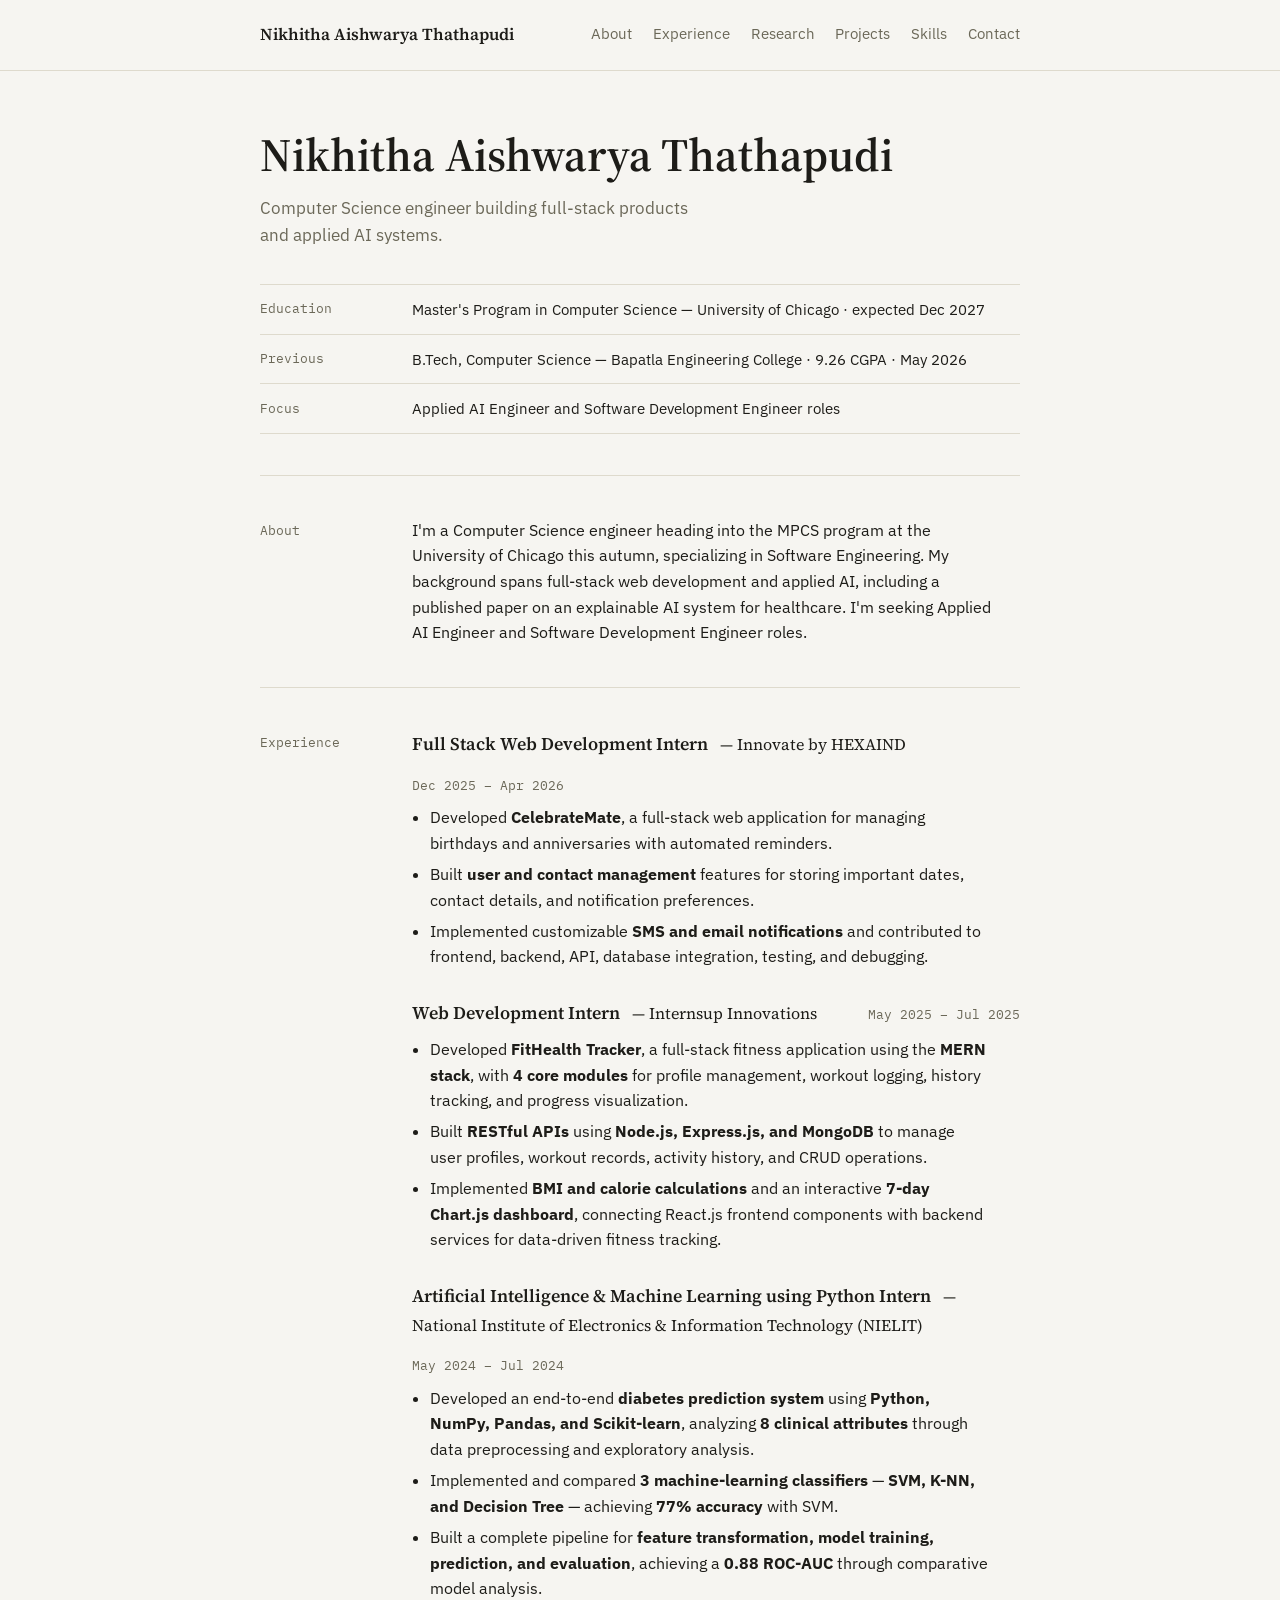
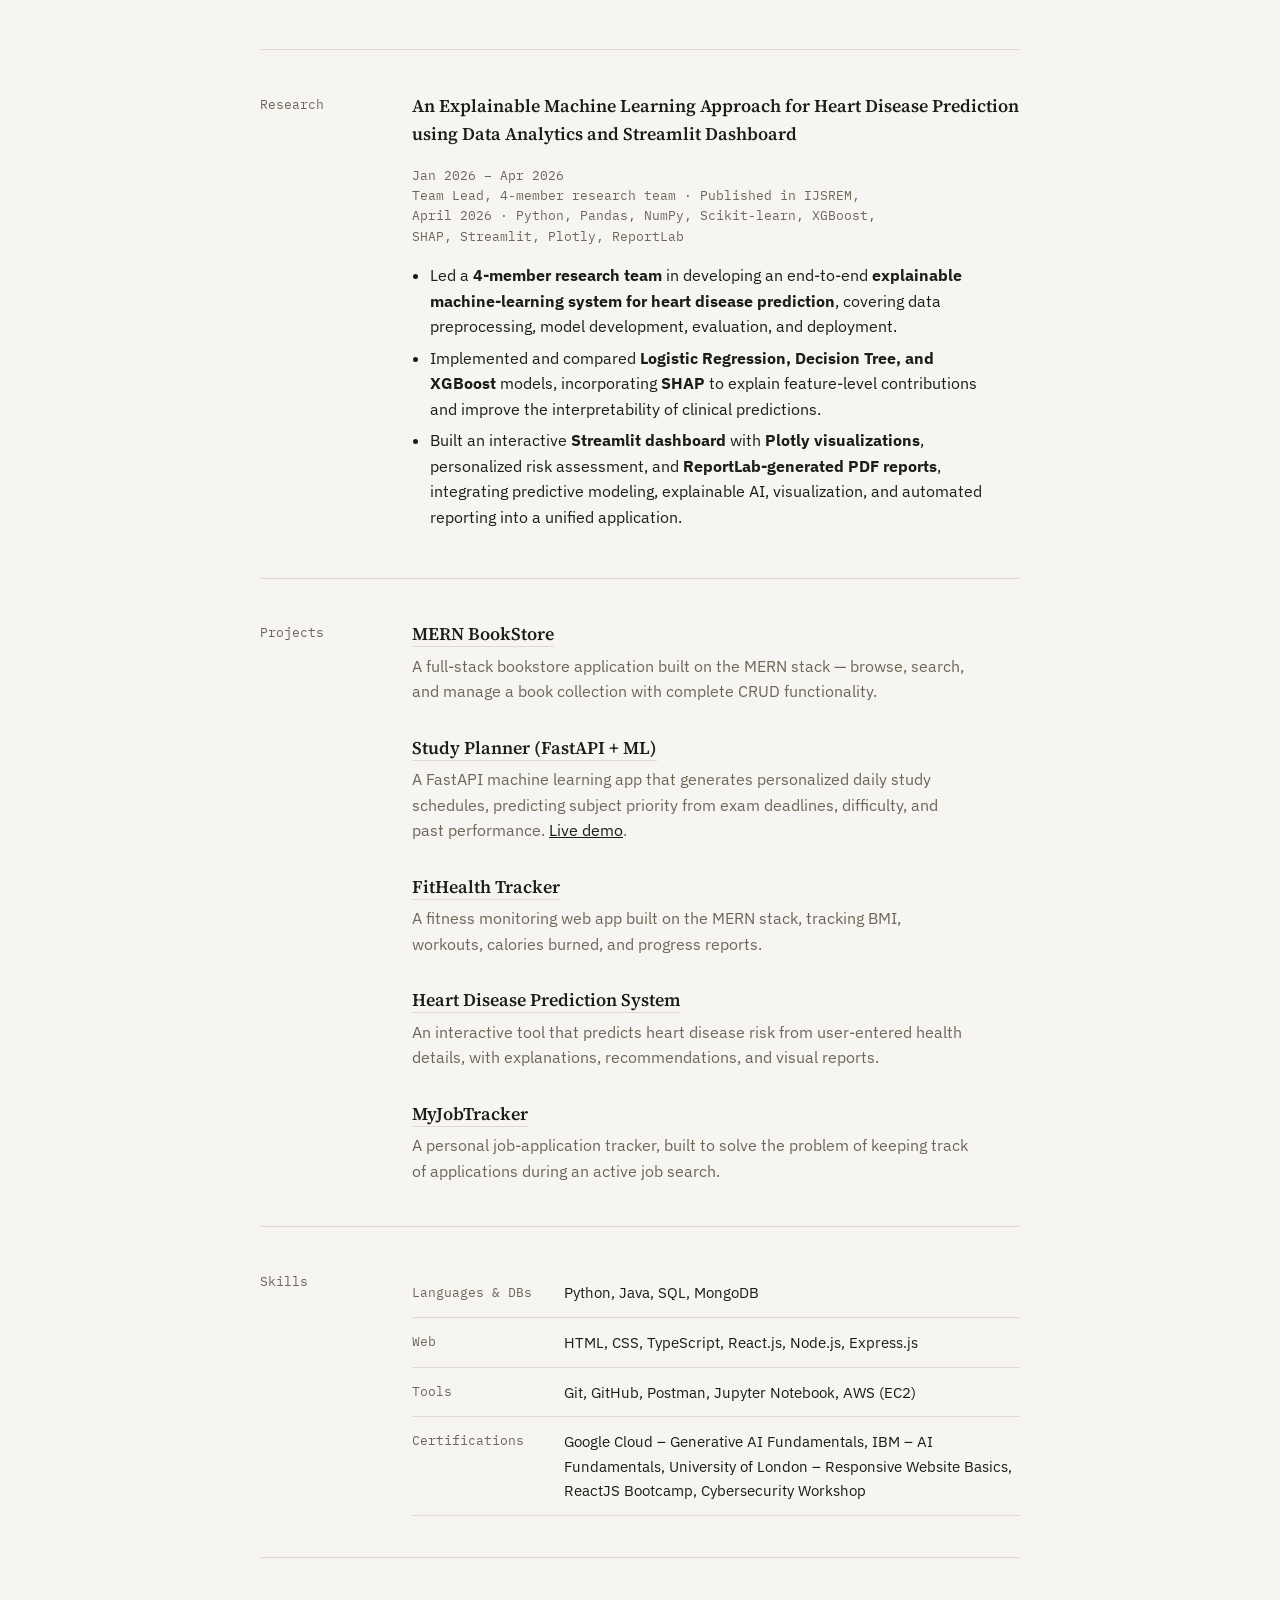
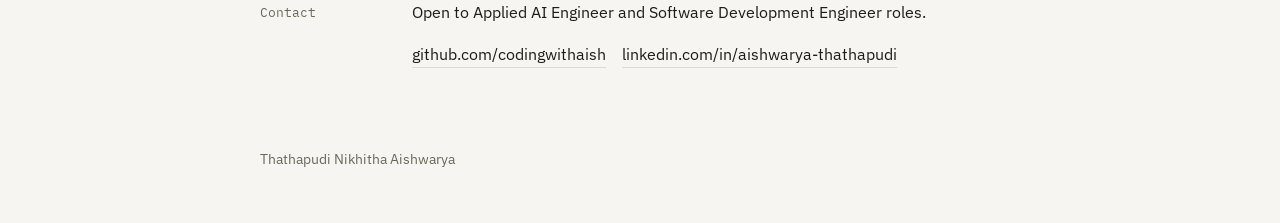
==== index.html @ 926b068b "Implement cursor sparkle effect on mouse movement Added a mousemove event listener to create a spark" ====
<!DOCTYPE html>
<html lang="en">
<head>
  <meta charset="UTF-8" />
  <meta name="viewport" content="width=device-width, initial-scale=1.0" />
  <meta name="description" content="Aishwarya Thathapudi — Computer Science engineer and University of Chicago MPCS student. Full-stack development, applied AI, and published research." />
  <title>Nikhitha Aishwarya Thathapudi — Portfolio</title>
  <link rel="preconnect" href="https://fonts.googleapis.com" />
  <link rel="preconnect" href="https://fonts.gstatic.com" crossorigin />
  <link href="https://fonts.googleapis.com/css2?family=Source+Serif+4:opsz,wght@8..60,400;8..60,600;8..60,700&family=IBM+Plex+Sans:wght@400;500;600&family=IBM+Plex+Mono:wght@400;500&display=swap" rel="stylesheet" />
  <link rel="stylesheet" href="styles.css?v=20260831-1" />
</head>
  <script>
  document.addEventListener("mousemove", (e) => {
    const sparkle = document.createElement("span");

    sparkle.className = "cursor-sparkle";
    sparkle.style.left = `${e.clientX}px`;
    sparkle.style.top = `${e.clientY}px`;

    document.body.appendChild(sparkle);

    setTimeout(() => {
      sparkle.remove();
    }, 700);
  });
</script>
<body>
  <header class="site-header">
    <div class="container topbar">
      <a class="wordmark" href="#top">Nikhitha Aishwarya Thathapudi</a>
      <nav>
        <a href="#about">About</a>
        <a href="#experience">Experience</a>
        <a href="#research">Research</a>
        <a href="#projects">Projects</a>
        <a href="#skills">Skills</a>
        <a href="#contact">Contact</a>
      </nav>
    </div>
  </header>

  <main id="top">
    <section class="hero container">
      <h1>Nikhitha Aishwarya Thathapudi</h1>
      <p class="tagline">Computer Science engineer building full-stack products and applied AI systems.</p>

      <dl class="facts">
        <div class="fact-row">
          <dt>Education</dt>
          <dd>Master's Program in Computer Science — University of Chicago · expected Dec 2027</dd>
        </div>
        <div class="fact-row">
          <dt>Previous</dt>
          <dd>B.Tech, Computer Science — Bapatla Engineering College · 9.26 CGPA · May 2026</dd>
        </div>
        <div class="fact-row">
          <dt>Focus</dt>
          <dd>Applied AI Engineer and Software Development Engineer roles</dd>
        </div>
      </dl>
    </section>

    <section id="about" class="entry-row container">
      <p class="field-label">About</p>
      <div class="field-content">
        <p>
          I'm a Computer Science engineer heading into the MPCS program at the University of Chicago this autumn,
          specializing in Software Engineering. My background spans full-stack web development and applied AI,
          including a published paper on an explainable AI system for healthcare. I'm seeking Applied AI Engineer
          and Software Development Engineer roles.
        </p>
      </div>
    </section>
    
      <section id="experience" class="entry-row container">
      <p class="field-label">Experience</p>
  
      <div class="field-content">
  
          <!-- Innovate by HEXAIND -->
          <article class="role">
              <div class="role-head">
                  <h3>
                      Full Stack Web Development Intern
                      <span class="role-org">Innovate by HEXAIND</span>
                  </h3>
                  <p class="role-dates">Dec 2025 – Apr 2026</p>
              </div>
  
              <ul>
                <li>
                    Developed <strong>CelebrateMate</strong>, a full-stack web application
                    for managing birthdays and anniversaries with automated reminders.
                </li>
            
                <li>
                    Built <strong>user and contact management</strong> features for storing
                    important dates, contact details, and notification preferences.
                </li>
            
                <li>
                    Implemented customizable <strong>SMS and email notifications</strong>
                    and contributed to frontend, backend, API, database integration,
                    testing, and debugging.
                </li>
            </ul>
          </article>
  
  
          <!-- Internsup Innovations -->
          <article class="role">
              <div class="role-head">
                  <h3>
                      Web Development Intern
                      <span class="role-org">Internsup Innovations</span>
                  </h3>
                  <p class="role-dates">May 2025 – Jul 2025</p>
              </div>
  
             <ul>
              <li>
                  Developed <strong>FitHealth Tracker</strong>, a full-stack fitness
                  application using the <strong>MERN stack</strong>, with
                  <strong>4 core modules</strong> for profile management, workout
                  logging, history tracking, and progress visualization.
              </li>
          
              <li>
                  Built <strong>RESTful APIs</strong> using <strong>Node.js,
                  Express.js, and MongoDB</strong> to manage user profiles, workout
                  records, activity history, and CRUD operations.
              </li>
          
              <li>
                  Implemented <strong>BMI and calorie calculations</strong> and an
                  interactive <strong>7-day Chart.js dashboard</strong>, connecting
                  React.js frontend components with backend services for data-driven
                  fitness tracking.
              </li>
          </ul>
          </article>
  
  
          <!-- NIELIT -->
          <article class="role">
              <div class="role-head">
                  <h3>
                      Artificial Intelligence &amp; Machine Learning using Python Intern
                      <span class="role-org">
                          National Institute of Electronics &amp; Information Technology (NIELIT)
                      </span>
                  </h3>
                  <p class="role-dates">May 2024 – Jul 2024</p>
              </div>
  
              <ul>
                <li>
                    Developed an end-to-end <strong>diabetes prediction system</strong>
                    using <strong>Python, NumPy, Pandas, and Scikit-learn</strong>,
                    analyzing <strong>8 clinical attributes</strong> through data
                    preprocessing and exploratory analysis.
                </li>
            
                <li>
                    Implemented and compared <strong>3 machine-learning classifiers</strong>
                    — <strong>SVM, K-NN, and Decision Tree</strong> — achieving
                    <strong>77% accuracy</strong> with SVM.
                </li>
            
                <li>
                    Built a complete pipeline for <strong>feature transformation,
                    model training, prediction, and evaluation</strong>, achieving
                    a <strong>0.88 ROC-AUC</strong> through comparative model analysis.
                </li>
            </ul>
          </article>
  
      </div>
  </section>

    <section id="research" class="entry-row container">
  <p class="field-label">Research</p>

  <div class="field-content">

    <article class="role">

      <div class="role-head">
        <h3>
          An Explainable Machine Learning Approach for Heart Disease Prediction
          using Data Analytics and Streamlit Dashboard
        </h3>
        <p class="role-dates">Jan 2026 – Apr 2026</p>
      </div>

      <p class="role-meta">
        Team Lead, 4-member research team · Published in IJSREM, April 2026
        · Python, Pandas, NumPy, Scikit-learn, XGBoost, SHAP, Streamlit,
        Plotly, ReportLab
      </p>

     <ul>
        <li>
            Led a <strong>4-member research team</strong> in developing an
            end-to-end <strong>explainable machine-learning system for heart
            disease prediction</strong>, covering data preprocessing, model
            development, evaluation, and deployment.
        </li>
    
        <li>
            Implemented and compared <strong>Logistic Regression, Decision Tree,
            and XGBoost</strong> models, incorporating <strong>SHAP</strong> to
            explain feature-level contributions and improve the interpretability
            of clinical predictions.
        </li>
    
        <li>
            Built an interactive <strong>Streamlit dashboard</strong> with
            <strong>Plotly visualizations</strong>, personalized risk assessment,
            and <strong>ReportLab-generated PDF reports</strong>, integrating
            predictive modeling, explainable AI, visualization, and automated
            reporting into a unified application.
        </li>
    </ul>

    </article>

  </div>
</section>

    <section id="projects" class="entry-row container">
      <p class="field-label">Projects</p>
      <div class="field-content">
        <article class="project">
          <h3><a href="https://github.com/codingwithaish/MERN-BookStore" target="_blank" rel="noreferrer">MERN BookStore</a></h3>
          <p>A full-stack bookstore application built on the MERN stack — browse, search, and manage a book collection with complete CRUD functionality.</p>
        </article>
        <article class="project">
          <h3><a href="https://github.com/codingwithaish/Fast-API-ML-study-planner" target="_blank" rel="noreferrer">Study Planner (FastAPI + ML)</a></h3>
          <p>A FastAPI machine learning app that generates personalized daily study schedules, predicting subject priority from exam deadlines, difficulty, and past performance. <a href="https://ml-study-planner-for-students.onrender.com/" target="_blank" rel="noreferrer">Live demo</a>.</p>
        </article>
        <article class="project">
          <h3><a href="https://github.com/codingwithaish/FitHealth-Tracker-MERN" target="_blank" rel="noreferrer">FitHealth Tracker</a></h3>
          <p>A fitness monitoring web app built on the MERN stack, tracking BMI, workouts, calories burned, and progress reports.</p>
        </article>
        <article class="project">
          <h3><a href="https://github.com/codingwithaish/Heart-disease-prediction-system" target="_blank" rel="noreferrer">Heart Disease Prediction System</a></h3>
          <p>An interactive tool that predicts heart disease risk from user-entered health details, with explanations, recommendations, and visual reports.</p>
        </article>
        <article class="project">
          <h3><a href="https://github.com/codingwithaish/MyJobTracker" target="_blank" rel="noreferrer">MyJobTracker</a></h3>
          <p>A personal job-application tracker, built to solve the problem of keeping track of applications during an active job search.</p>
        </article>
      </div>
    </section>

    <section id="skills" class="entry-row container">
      <p class="field-label">Skills</p>
      <div class="field-content">
        <dl class="facts skills-facts">
          <div class="fact-row">
            <dt>Languages &amp; DBs</dt>
            <dd>Python, Java, SQL, MongoDB</dd>
          </div>
          <div class="fact-row">
            <dt>Web</dt>
            <dd>HTML, CSS, TypeScript, React.js, Node.js, Express.js</dd>
          </div>
          <div class="fact-row">
            <dt>Tools</dt>
            <dd>Git, GitHub, Postman, Jupyter Notebook, AWS (EC2)</dd>
          </div>
          <div class="fact-row">
            <dt>Certifications</dt>
            <dd>Google Cloud – Generative AI Fundamentals, IBM – AI Fundamentals, University of London – Responsive Website Basics, ReactJS Bootcamp, Cybersecurity Workshop</dd>
          </div>
        </dl>
      </div>
    </section>

    <section id="contact" class="entry-row container">
      <p class="field-label">Contact</p>
      <div class="field-content">
        <p>Open to Applied AI Engineer and Software Development Engineer roles.</p>
        <p class="link-list">
          <a href="https://github.com/codingwithaish" target="_blank" rel="noreferrer">github.com/codingwithaish</a>
          <a href="https://linkedin.com/in/aishwarya-thathapudi" target="_blank" rel="noreferrer">linkedin.com/in/aishwarya-thathapudi</a>
        </p>
      </div>
    </section>
  </main>

  <footer>
    <div class="container">
      <p>Thathapudi Nikhitha Aishwarya</p>
    </div>
  </footer>
</body>
</html>
---- styles.css ----
:root {
  --paper: #f6f5f1;
  --ink: #1d1c18;
  --ink-soft: #6b6858;
  --line: #dedacd;
  --accent: #2f5d50;
  --accent-tint: #eaf0ec;
  --serif: "Source Serif 4", "Georgia", serif;
  --sans: "IBM Plex Sans", -apple-system, "Segoe UI", sans-serif;
  --mono: "IBM Plex Mono", "SFMono-Regular", monospace;
}

* {
  box-sizing: border-box;
}

html {
  scroll-behavior: smooth;
}

body {
  margin: 0;
  font-family: var(--sans);
  color: var(--ink);
  background: var(--paper);
  line-height: 1.6;
}

a {
  color: var(--ink);
}

.container {
  width: min(760px, calc(100% - 2.8rem));
  margin: 0 auto;
}

/* Header */

.site-header {
  position: sticky;
  top: 0;
  z-index: 1000;
  background: var(--paper);
  border-bottom: 1px solid var(--line);
}

.topbar {
  min-height: 4.4rem;
  display: flex;
  align-items: center;
  justify-content: space-between;
  flex-wrap: wrap;
  gap: 0.6rem 1.6rem;
  padding: 0.6rem 0;
}

.wordmark {
  font-family: var(--serif);
  font-size: 1.05rem;
  font-weight: 600;
  text-decoration: none;
  color: var(--ink);
}

nav {
  display: flex;
  gap: 1.3rem;
  flex-wrap: wrap;
}

nav a {
  text-decoration: none;
  font-size: 0.92rem;
  color: var(--ink-soft);
  border-bottom: 1px solid transparent;
  padding-bottom: 2px;
  transition: color 0.18s ease, border-color 0.18s ease;
}

nav a:hover,
nav a:focus-visible {
  color: var(--ink);
  border-color: var(--accent);
}

/* Hero */

.hero {
  padding: 3.6rem 0 2.6rem;
}

h1 {
  font-family: var(--serif);
  font-weight: 600;
  font-size: clamp(2rem, 5vw, 2.9rem);
  margin: 0 0 0.7rem;
  line-height: 1.15;
}

.tagline {
  font-size: 1.08rem;
  color: var(--ink-soft);
  max-width: 46ch;
  margin: 0 0 2.2rem;
}

.facts {
  margin: 0;
  border-top: 1px solid var(--line);
}

.fact-row {
  display: grid;
  grid-template-columns: 8rem 1fr;
  gap: 1.5rem;
  padding: 0.75rem 0;
  border-bottom: 1px solid var(--line);
}

.fact-row dt {
  font-family: var(--mono);
  font-size: 0.8rem;
  color: var(--ink-soft);
  padding-top: 0.15rem;
}

.fact-row dd {
  margin: 0;
  font-size: 0.96rem;
}

.link-list {
  display: flex;
  flex-wrap: wrap;
  gap: 0.3rem 1rem;
}

.link-list a {
  text-decoration: none;
  border-bottom: 1px solid var(--line);
  transition: border-color 0.18s ease, color 0.18s ease;
}

.link-list a:hover,
.link-list a:focus-visible {
  color: var(--accent);
  border-color: var(--accent);
}

/* Entry rows (About / Experience / Research / Projects / Contact) */

.entry-row {
  display: grid;
  grid-template-columns: 8rem 1fr;
  gap: 1.5rem;
  padding: 2.6rem 0;
  border-top: 1px solid var(--line);
}

.field-label {
  font-family: var(--mono);
  font-size: 0.8rem;
  color: var(--ink-soft);
  margin: 0;
  padding-top: 0.2rem;
}

.field-content p {
  margin: 0 0 1rem;
  max-width: 58ch;
}

.field-content p:last-child {
  margin-bottom: 0;
}

.role,
.project {
  margin-bottom: 1.8rem;
}

.role:last-child,
.project:last-child {
  margin-bottom: 0;
}

.role-head {
  display: flex;
  justify-content: space-between;
  align-items: baseline;
  gap: 1rem;
  flex-wrap: wrap;
}

h3 {
  font-family: var(--serif);
  font-weight: 600;
  font-size: 1.12rem;
  margin: 0;
}

.role-org {
    font-weight: normal;
    font-size: 0.9em;
    margin-left: 8px;
}

.role-org::before {
    content: "— ";
}

.role-dates {
  font-family: var(--mono);
  font-size: 0.82rem;
  color: var(--ink-soft);
  margin: 0;
  white-space: nowrap;
}

.role-meta {
  font-family: var(--mono);
  font-size: 0.8rem;
  color: var(--ink-soft);
  margin: 0.5rem 0 0;
  max-width: 60ch;
}

.role ul {
  margin: 0.6rem 0 0;
  padding-left: 1.1rem;
}

.field-content .facts {
  border-top: none;
  margin: 0;
}

.role li {
  margin-bottom: 0.35rem;
  max-width: 56ch;
}

.project h3 {
  margin-bottom: 0.3rem;
}

.project h3 a {
  text-decoration: none;
  border-bottom: 1px solid var(--line);
  transition: border-color 0.18s ease, color 0.18s ease;
}

.project h3 a:hover,
.project h3 a:focus-visible {
  color: var(--accent);
  border-color: var(--accent);
}

.project p {
  margin: 0;
  color: var(--ink-soft);
  max-width: 56ch;
}

footer {
  padding: 1.6rem 0 2.4rem;
  color: var(--ink-soft);
  font-size: 0.85rem;
}

:focus-visible {
  outline: 2px solid var(--accent);
  outline-offset: 2px;
}

@media (max-width: 640px) {
  .fact-row,
  .entry-row {
    grid-template-columns: 1fr;
    gap: 0.4rem;
  }

  .role-dates {
    white-space: normal;
  }
}

@media (prefers-reduced-motion: reduce) {
  html {
    scroll-behavior: auto;
  }
  * {
    transition: none !important;
  }
}
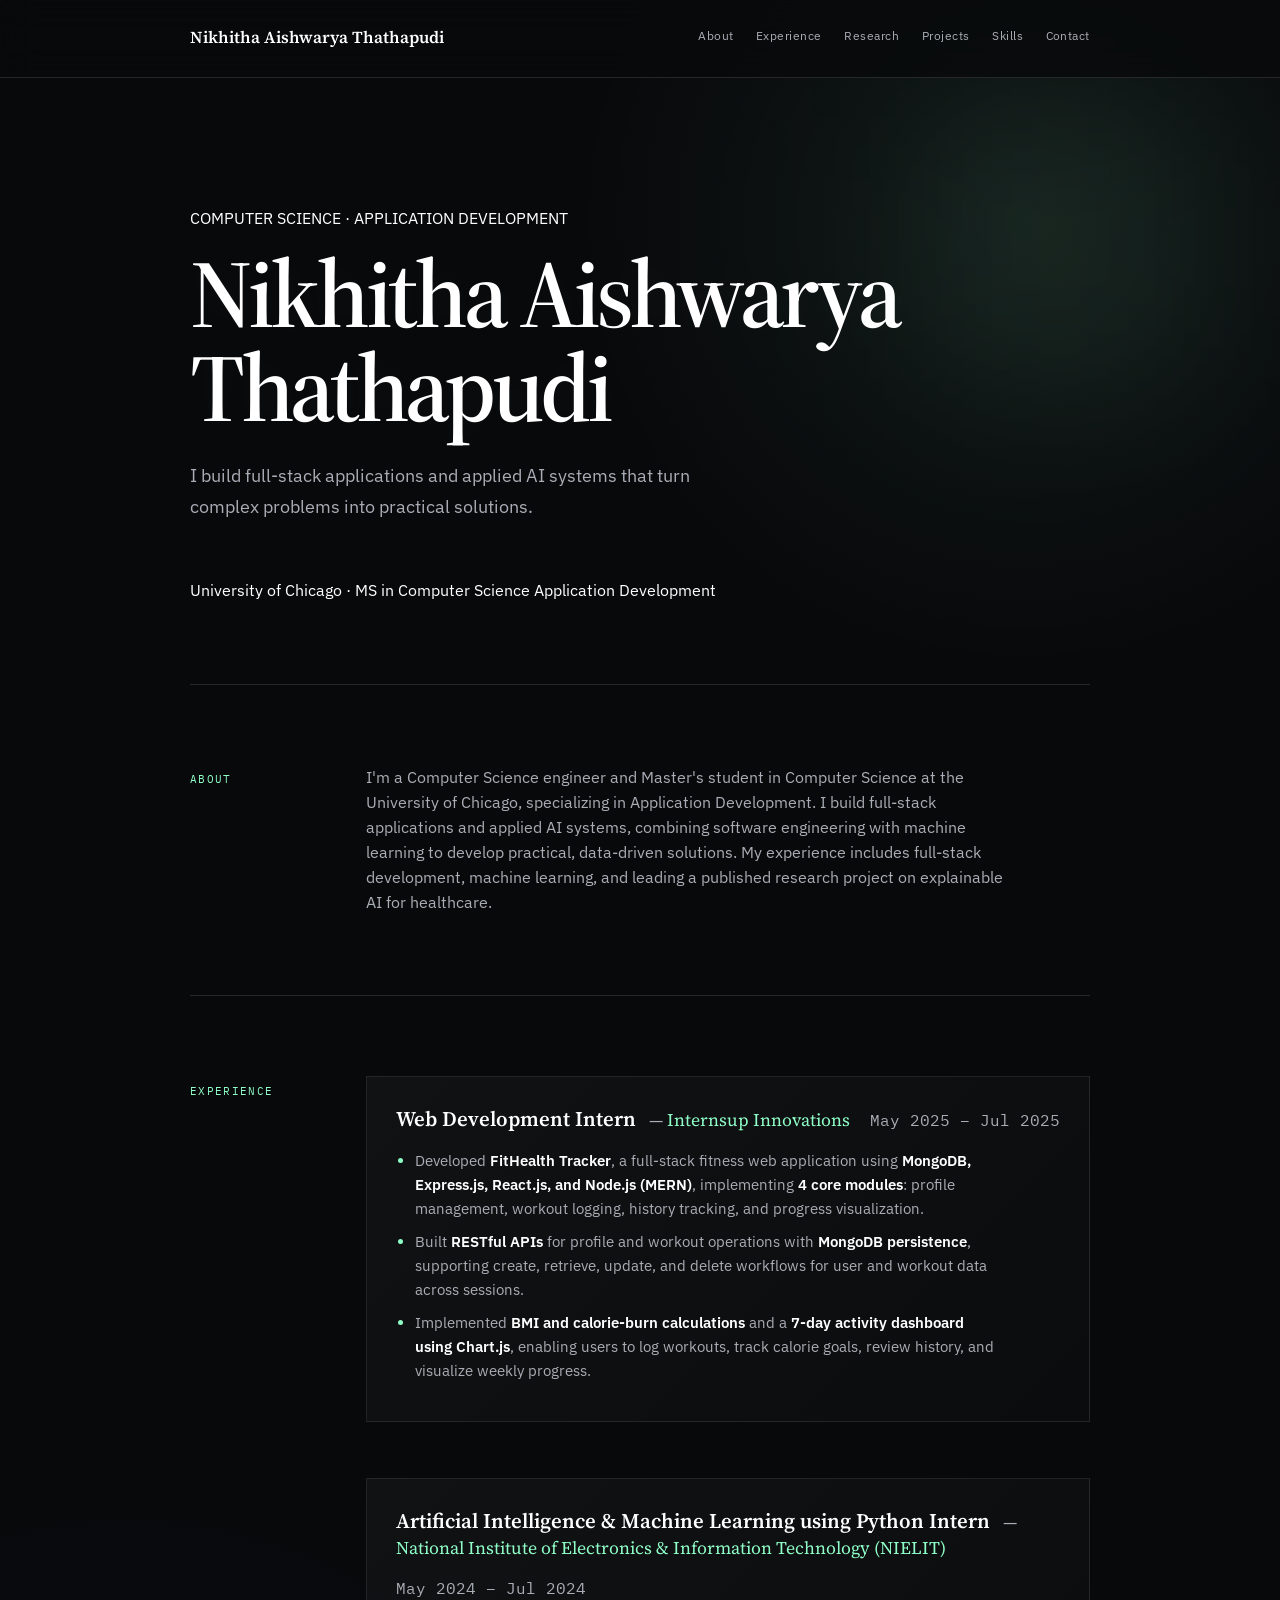
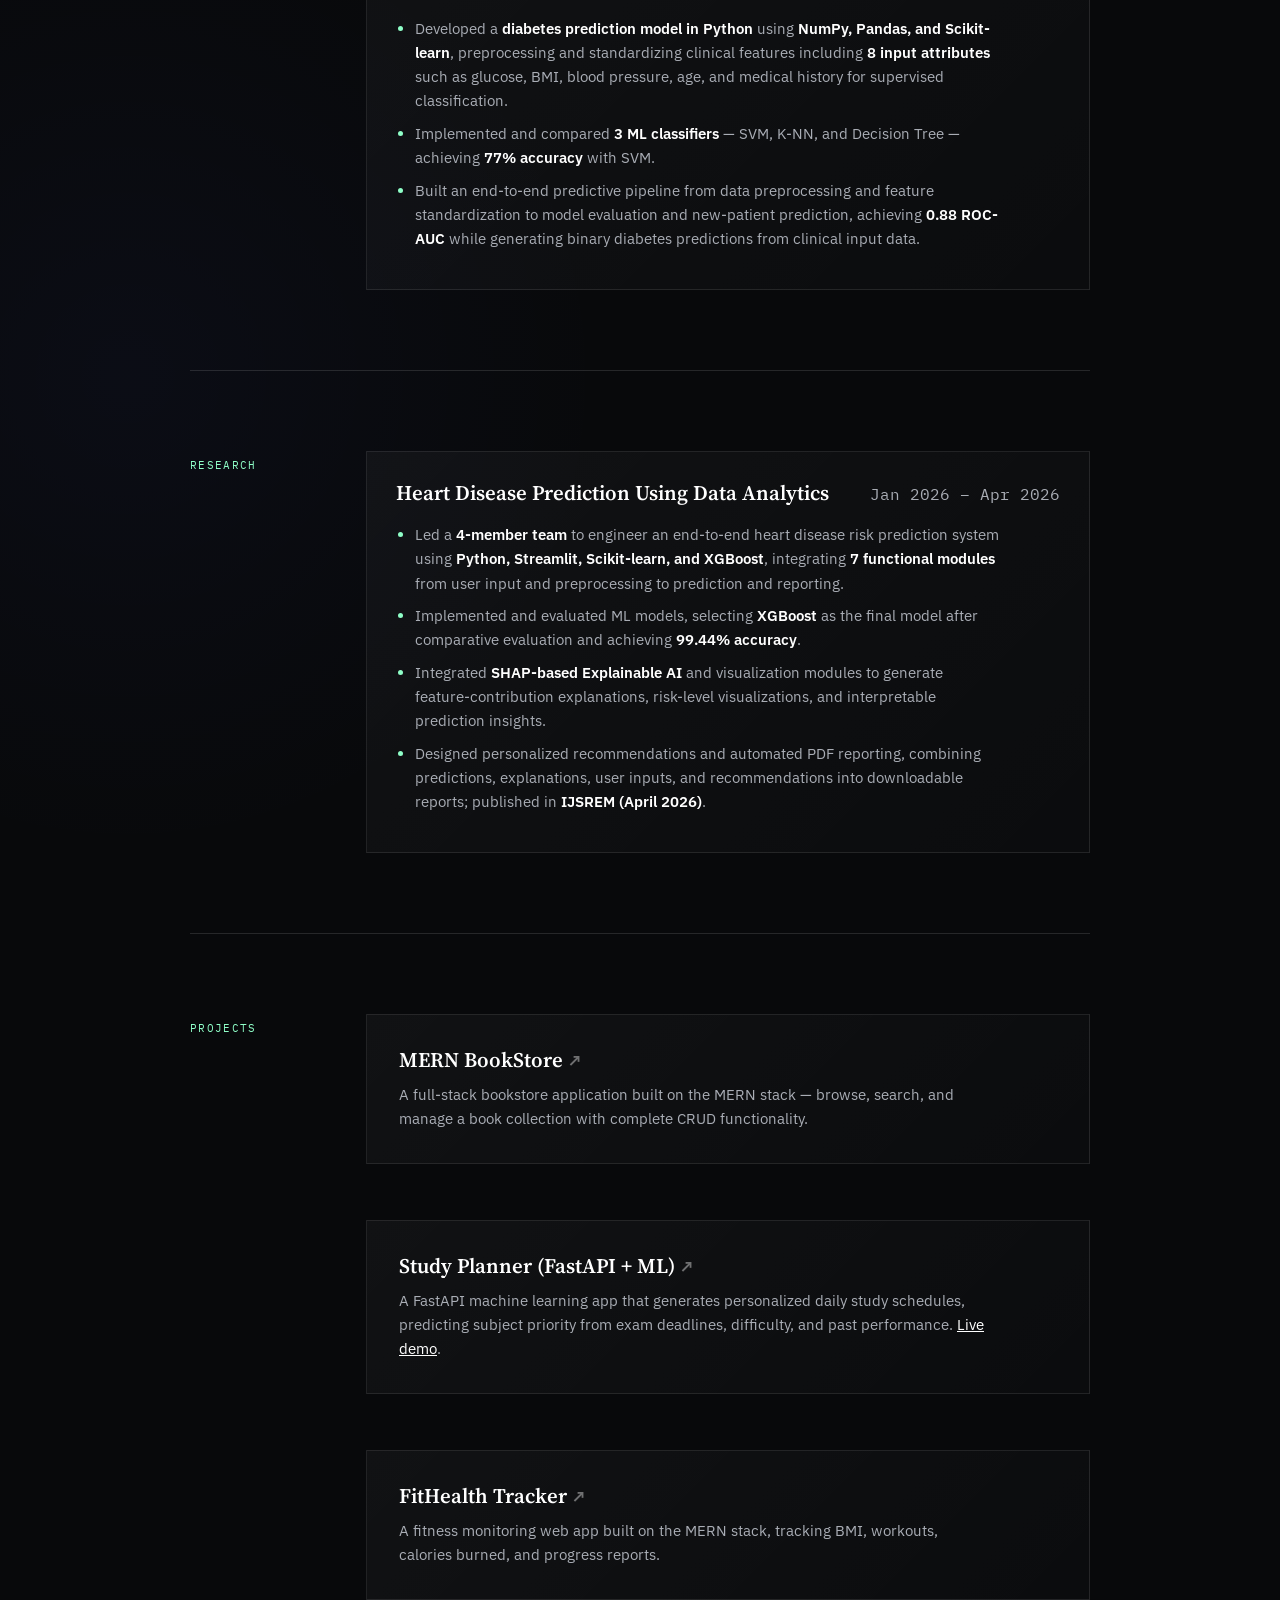
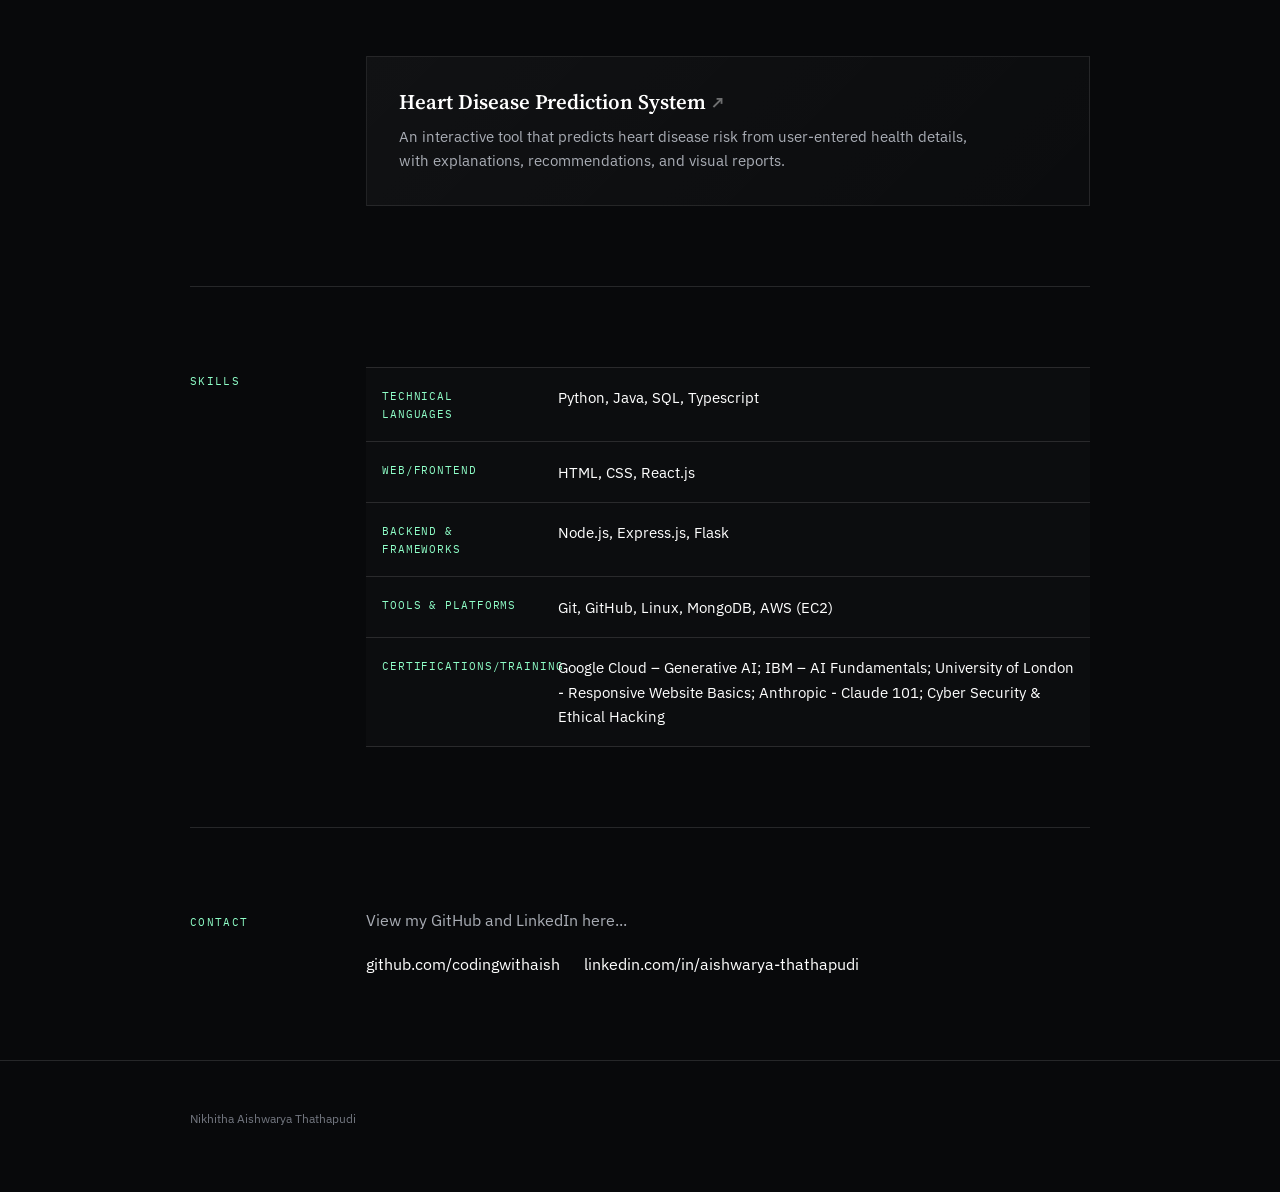
==== commit 50c658b9: "updated" ====
--- a/index.html
+++ b/index.html
@@ -42,142 +42,104 @@
 
   <main id="top">
     <section class="hero container">
-      <h1>Nikhitha Aishwarya Thathapudi</h1>
-      <p class="tagline">Computer Science engineer building full-stack products and applied AI systems.</p>
-
-      <dl class="facts">
-        <div class="fact-row">
-          <dt>Education</dt>
-          <dd>Master's Program in Computer Science — University of Chicago · expected Dec 2027</dd>
-        </div>
-        <div class="fact-row">
-          <dt>Previous</dt>
-          <dd>B.Tech, Computer Science — Bapatla Engineering College · 9.26 CGPA · May 2026</dd>
-        </div>
-        <div class="fact-row">
-          <dt>Focus</dt>
-          <dd>Applied AI Engineer and Software Development Engineer roles</dd>
-        </div>
-      </dl>
-    </section>
+  <p class="hero-kicker">COMPUTER SCIENCE · APPLICATION DEVELOPMENT</p>
+
+  <h1>Nikhitha Aishwarya Thathapudi</h1>
+
+  <p class="tagline">
+    I build full-stack applications and applied AI systems
+    that turn complex problems into practical solutions.
+  </p>
+
+  <div class="hero-meta">
+    <span>University of Chicago · MS in Computer Science</span>
+    <span>Application Development</span>
+  </div>
+</section>
 
     <section id="about" class="entry-row container">
       <p class="field-label">About</p>
       <div class="field-content">
         <p>
-          I'm a Computer Science engineer heading into the MPCS program at the University of Chicago this autumn,
-          specializing in Software Engineering. My background spans full-stack web development and applied AI,
-          including a published paper on an explainable AI system for healthcare. I'm seeking Applied AI Engineer
-          and Software Development Engineer roles.
+          I'm a Computer Science engineer and Master's student in Computer Science at the University of Chicago, specializing in Application Development. I build full-stack applications and applied AI systems, combining software engineering with machine learning to develop practical, data-driven solutions. My experience includes full-stack development, machine learning, and leading a published research project on explainable AI for healthcare.
         </p>
       </div>
     </section>
     
-      <section id="experience" class="entry-row container">
-      <p class="field-label">Experience</p>
-  
-      <div class="field-content">
-  
-          <!-- Innovate by HEXAIND -->
-          <article class="role">
-              <div class="role-head">
-                  <h3>
-                      Full Stack Web Development Intern
-                      <span class="role-org">Innovate by HEXAIND</span>
-                  </h3>
-                  <p class="role-dates">Dec 2025 – Apr 2026</p>
-              </div>
-  
-              <ul>
-                <li>
-                    Developed <strong>CelebrateMate</strong>, a full-stack web application
-                    for managing birthdays and anniversaries with automated reminders.
-                </li>
-            
-                <li>
-                    Built <strong>user and contact management</strong> features for storing
-                    important dates, contact details, and notification preferences.
-                </li>
-            
-                <li>
-                    Implemented customizable <strong>SMS and email notifications</strong>
-                    and contributed to frontend, backend, API, database integration,
-                    testing, and debugging.
-                </li>
-            </ul>
-          </article>
-  
-  
-          <!-- Internsup Innovations -->
-          <article class="role">
-              <div class="role-head">
-                  <h3>
-                      Web Development Intern
-                      <span class="role-org">Internsup Innovations</span>
-                  </h3>
-                  <p class="role-dates">May 2025 – Jul 2025</p>
-              </div>
-  
-             <ul>
-              <li>
-                  Developed <strong>FitHealth Tracker</strong>, a full-stack fitness
-                  application using the <strong>MERN stack</strong>, with
-                  <strong>4 core modules</strong> for profile management, workout
-                  logging, history tracking, and progress visualization.
-              </li>
-          
-              <li>
-                  Built <strong>RESTful APIs</strong> using <strong>Node.js,
-                  Express.js, and MongoDB</strong> to manage user profiles, workout
-                  records, activity history, and CRUD operations.
-              </li>
-          
-              <li>
-                  Implemented <strong>BMI and calorie calculations</strong> and an
-                  interactive <strong>7-day Chart.js dashboard</strong>, connecting
-                  React.js frontend components with backend services for data-driven
-                  fitness tracking.
-              </li>
-          </ul>
-          </article>
-  
-  
-          <!-- NIELIT -->
-          <article class="role">
-              <div class="role-head">
-                  <h3>
-                      Artificial Intelligence &amp; Machine Learning using Python Intern
-                      <span class="role-org">
-                          National Institute of Electronics &amp; Information Technology (NIELIT)
-                      </span>
-                  </h3>
-                  <p class="role-dates">May 2024 – Jul 2024</p>
-              </div>
-  
-              <ul>
-                <li>
-                    Developed an end-to-end <strong>diabetes prediction system</strong>
-                    using <strong>Python, NumPy, Pandas, and Scikit-learn</strong>,
-                    analyzing <strong>8 clinical attributes</strong> through data
-                    preprocessing and exploratory analysis.
-                </li>
-            
-                <li>
-                    Implemented and compared <strong>3 machine-learning classifiers</strong>
-                    — <strong>SVM, K-NN, and Decision Tree</strong> — achieving
-                    <strong>77% accuracy</strong> with SVM.
-                </li>
-            
-                <li>
-                    Built a complete pipeline for <strong>feature transformation,
-                    model training, prediction, and evaluation</strong>, achieving
-                    a <strong>0.88 ROC-AUC</strong> through comparative model analysis.
-                </li>
-            </ul>
-          </article>
-  
-      </div>
-  </section>
+    <section id="experience" class="entry-row container">
+  <p class="field-label">Experience</p>
+
+  <div class="field-content">
+
+    <article class="role">
+      <div class="role-head">
+        <h3>
+          Web Development Intern
+          <span class="role-org">Internsup Innovations</span>
+        </h3>
+        <p class="role-dates">May 2025 – Jul 2025</p>
+      </div>
+
+      <ul>
+        <li>
+          Developed <strong>FitHealth Tracker</strong>, a full-stack fitness web
+          application using <strong>MongoDB, Express.js, React.js, and
+          Node.js (MERN)</strong>, implementing <strong>4 core modules</strong>:
+          profile management, workout logging, history tracking, and progress visualization.
+        </li>
+
+        <li>
+          Built <strong>RESTful APIs</strong> for profile and workout operations
+          with <strong>MongoDB persistence</strong>, supporting create, retrieve,
+          update, and delete workflows for user and workout data across sessions.
+        </li>
+
+        <li>
+          Implemented <strong>BMI and calorie-burn calculations</strong> and a
+          <strong>7-day activity dashboard using Chart.js</strong>, enabling users
+          to log workouts, track calorie goals, review history, and visualize weekly progress.
+        </li>
+      </ul>
+    </article>
+
+
+    <article class="role">
+      <div class="role-head">
+        <h3>
+          Artificial Intelligence &amp; Machine Learning using Python Intern
+          <span class="role-org">
+            National Institute of Electronics &amp; Information Technology (NIELIT)
+          </span>
+        </h3>
+
+        <p class="role-dates">May 2024 – Jul 2024</p>
+      </div>
+
+      <ul>
+        <li>
+          Developed a <strong>diabetes prediction model in Python</strong> using
+          <strong>NumPy, Pandas, and Scikit-learn</strong>, preprocessing and
+          standardizing clinical features including <strong>8 input attributes</strong>
+          such as glucose, BMI, blood pressure, age, and medical history for supervised classification.
+        </li>
+
+        <li>
+          Implemented and compared <strong>3 ML classifiers</strong> —
+          SVM, K-NN, and Decision Tree — achieving <strong>77% accuracy</strong>
+          with SVM.
+        </li>
+
+        <li>
+          Built an end-to-end predictive pipeline from data preprocessing and
+          feature standardization to model evaluation and new-patient prediction,
+          achieving <strong>0.88 ROC-AUC</strong> while generating binary diabetes
+          predictions from clinical input data.
+        </li>
+      </ul>
+    </article>
+
+  </div>
+</section>
 
     <section id="research" class="entry-row container">
   <p class="field-label">Research</p>
@@ -188,41 +150,40 @@
 
       <div class="role-head">
         <h3>
-          An Explainable Machine Learning Approach for Heart Disease Prediction
-          using Data Analytics and Streamlit Dashboard
+          Heart Disease Prediction Using Data Analytics
         </h3>
+
         <p class="role-dates">Jan 2026 – Apr 2026</p>
       </div>
 
-      <p class="role-meta">
-        Team Lead, 4-member research team · Published in IJSREM, April 2026
-        · Python, Pandas, NumPy, Scikit-learn, XGBoost, SHAP, Streamlit,
-        Plotly, ReportLab
-      </p>
-
-     <ul>
-        <li>
-            Led a <strong>4-member research team</strong> in developing an
-            end-to-end <strong>explainable machine-learning system for heart
-            disease prediction</strong>, covering data preprocessing, model
-            development, evaluation, and deployment.
-        </li>
-    
-        <li>
-            Implemented and compared <strong>Logistic Regression, Decision Tree,
-            and XGBoost</strong> models, incorporating <strong>SHAP</strong> to
-            explain feature-level contributions and improve the interpretability
-            of clinical predictions.
-        </li>
-    
-        <li>
-            Built an interactive <strong>Streamlit dashboard</strong> with
-            <strong>Plotly visualizations</strong>, personalized risk assessment,
-            and <strong>ReportLab-generated PDF reports</strong>, integrating
-            predictive modeling, explainable AI, visualization, and automated
-            reporting into a unified application.
-        </li>
-    </ul>
+      <ul>
+        <li>
+          Led a <strong>4-member team</strong> to engineer an end-to-end
+          heart disease risk prediction system using <strong>Python,
+          Streamlit, Scikit-learn, and XGBoost</strong>, integrating
+          <strong>7 functional modules</strong> from user input and
+          preprocessing to prediction and reporting.
+        </li>
+
+        <li>
+          Implemented and evaluated ML models, selecting
+          <strong>XGBoost</strong> as the final model after comparative
+          evaluation and achieving <strong>99.44% accuracy</strong>.
+        </li>
+
+        <li>
+          Integrated <strong>SHAP-based Explainable AI</strong> and visualization
+          modules to generate feature-contribution explanations, risk-level
+          visualizations, and interpretable prediction insights.
+        </li>
+
+        <li>
+          Designed personalized recommendations and automated PDF reporting,
+          combining predictions, explanations, user inputs, and recommendations
+          into downloadable reports; published in
+          <strong>IJSREM (April 2026)</strong>.
+        </li>
+      </ul>
 
     </article>
 
@@ -248,41 +209,54 @@
           <h3><a href="https://github.com/codingwithaish/Heart-disease-prediction-system" target="_blank" rel="noreferrer">Heart Disease Prediction System</a></h3>
           <p>An interactive tool that predicts heart disease risk from user-entered health details, with explanations, recommendations, and visual reports.</p>
         </article>
-        <article class="project">
-          <h3><a href="https://github.com/codingwithaish/MyJobTracker" target="_blank" rel="noreferrer">MyJobTracker</a></h3>
-          <p>A personal job-application tracker, built to solve the problem of keeping track of applications during an active job search.</p>
-        </article>
       </div>
     </section>
 
-    <section id="skills" class="entry-row container">
-      <p class="field-label">Skills</p>
-      <div class="field-content">
-        <dl class="facts skills-facts">
-          <div class="fact-row">
-            <dt>Languages &amp; DBs</dt>
-            <dd>Python, Java, SQL, MongoDB</dd>
-          </div>
-          <div class="fact-row">
-            <dt>Web</dt>
-            <dd>HTML, CSS, TypeScript, React.js, Node.js, Express.js</dd>
-          </div>
-          <div class="fact-row">
-            <dt>Tools</dt>
-            <dd>Git, GitHub, Postman, Jupyter Notebook, AWS (EC2)</dd>
-          </div>
-          <div class="fact-row">
-            <dt>Certifications</dt>
-            <dd>Google Cloud – Generative AI Fundamentals, IBM – AI Fundamentals, University of London – Responsive Website Basics, ReactJS Bootcamp, Cybersecurity Workshop</dd>
-          </div>
-        </dl>
-      </div>
-    </section>
+  <section id="skills" class="entry-row container">
+  <p class="field-label">Skills</p>
+
+  <div class="field-content">
+
+    <dl class="facts skills-facts">
+
+      <div class="fact-row">
+        <dt>Technical Languages</dt>
+        <dd>Python, Java, SQL, Typescript</dd>
+      </div>
+
+      <div class="fact-row">
+        <dt>Web/Frontend</dt>
+        <dd>HTML, CSS, React.js</dd>
+      </div>
+
+      <div class="fact-row">
+        <dt>Backend &amp; Frameworks</dt>
+        <dd>Node.js, Express.js, Flask</dd>
+      </div>
+
+      <div class="fact-row">
+        <dt>Tools &amp; Platforms</dt>
+        <dd>Git, GitHub, Linux, MongoDB, AWS (EC2)</dd>
+      </div>
+
+      <div class="fact-row">
+        <dt>Certifications/Training</dt>
+        <dd>
+          Google Cloud – Generative AI; IBM – AI Fundamentals;
+          University of London - Responsive Website Basics;
+          Anthropic - Claude 101; Cyber Security &amp; Ethical Hacking
+        </dd>
+      </div>
+
+    </dl>
+
+  </div>
+</section>
 
     <section id="contact" class="entry-row container">
       <p class="field-label">Contact</p>
       <div class="field-content">
-        <p>Open to Applied AI Engineer and Software Development Engineer roles.</p>
+        <p>View my GitHub and LinkedIn here...</p>
         <p class="link-list">
           <a href="https://github.com/codingwithaish" target="_blank" rel="noreferrer">github.com/codingwithaish</a>
           <a href="https://linkedin.com/in/aishwarya-thathapudi" target="_blank" rel="noreferrer">linkedin.com/in/aishwarya-thathapudi</a>
@@ -293,7 +267,7 @@
 
   <footer>
     <div class="container">
-      <p>Thathapudi Nikhitha Aishwarya</p>
+      <p>Nikhitha Aishwarya Thathapudi</p>
     </div>
   </footer>
 </body>
--- a/styles.css
+++ b/styles.css
@@ -1,10 +1,14 @@
 :root {
-  --paper: #f6f5f1;
-  --ink: #1d1c18;
-  --ink-soft: #6b6858;
-  --line: #dedacd;
-  --accent: #2f5d50;
-  --accent-tint: #eaf0ec;
+  --paper: #08090b;
+  --paper-soft: #0d0f12;
+  --ink: #ffffff;
+  --ink-soft: #a9adb5;
+  --line: rgba(255, 255, 255, 0.12);
+
+  --accent: #8fffc8;
+  --accent-bright: #b8ffe0;
+  --accent-tint: rgba(143, 255, 200, 0.08);
+
   --serif: "Source Serif 4", "Georgia", serif;
   --sans: "IBM Plex Sans", -apple-system, "Segoe UI", sans-serif;
   --mono: "IBM Plex Mono", "SFMono-Regular", monospace;
@@ -22,162 +26,332 @@
   margin: 0;
   font-family: var(--sans);
   color: var(--ink);
-  background: var(--paper);
+  background:
+    radial-gradient(
+      circle at 80% 5%,
+      rgba(143, 255, 200, 0.07),
+      transparent 28rem
+    ),
+    radial-gradient(
+      circle at 10% 45%,
+      rgba(80, 100, 255, 0.045),
+      transparent 30rem
+    ),
+    var(--paper);
   line-height: 1.6;
 }
 
+/* ---------------- Cursor Sparkle ---------------- */
+
+.cursor-sparkle {
+  position: fixed;
+  width: 6px;
+  height: 6px;
+  background: white;
+  border-radius: 50%;
+  pointer-events: none;
+  z-index: 9999;
+
+  box-shadow:
+    0 0 6px rgba(255, 255, 255, 0.95),
+    0 0 12px rgba(143, 255, 200, 0.75);
+
+  animation: sparkleFade 0.7s ease-out forwards;
+}
+
+@keyframes sparkleFade {
+  0% {
+    transform: scale(0.3);
+    opacity: 1;
+  }
+
+  50% {
+    transform: scale(1.4);
+    opacity: 0.8;
+  }
+
+  100% {
+    transform: scale(0);
+    opacity: 0;
+  }
+}
+
+/* ---------------- Base ---------------- */
+
 a {
   color: var(--ink);
 }
 
 .container {
-  width: min(760px, calc(100% - 2.8rem));
+  width: min(900px, calc(100% - 3rem));
   margin: 0 auto;
 }
 
-/* Header */
+/* ---------------- Header ---------------- */
 
 .site-header {
   position: sticky;
   top: 0;
   z-index: 1000;
-  background: var(--paper);
+
+  background: rgba(8, 9, 11, 0.78);
+  backdrop-filter: blur(18px);
+  -webkit-backdrop-filter: blur(18px);
+
   border-bottom: 1px solid var(--line);
 }
 
 .topbar {
-  min-height: 4.4rem;
+  min-height: 4.8rem;
+
   display: flex;
   align-items: center;
   justify-content: space-between;
+
   flex-wrap: wrap;
-  gap: 0.6rem 1.6rem;
-  padding: 0.6rem 0;
+  gap: 0.8rem 2rem;
+
+  padding: 0.75rem 0;
 }
 
 .wordmark {
   font-family: var(--serif);
   font-size: 1.05rem;
   font-weight: 600;
+
   text-decoration: none;
   color: var(--ink);
+
+  transition: color 0.25s ease;
+}
+
+.wordmark:hover {
+  color: var(--accent);
 }
 
 nav {
   display: flex;
-  gap: 1.3rem;
+  gap: 1.4rem;
   flex-wrap: wrap;
 }
 
 nav a {
+  position: relative;
+
   text-decoration: none;
-  font-size: 0.92rem;
+  font-size: 0.78rem;
+  letter-spacing: 0.04em;
+
   color: var(--ink-soft);
-  border-bottom: 1px solid transparent;
-  padding-bottom: 2px;
-  transition: color 0.18s ease, border-color 0.18s ease;
+
+  padding-bottom: 4px;
+
+  transition:
+    color 0.25s ease,
+    transform 0.25s ease;
+}
+
+nav a::after {
+  content: "";
+
+  position: absolute;
+  left: 0;
+  bottom: 0;
+
+  width: 0;
+  height: 1px;
+
+  background: var(--accent);
+
+  transition: width 0.25s ease;
 }
 
 nav a:hover,
 nav a:focus-visible {
   color: var(--ink);
-  border-color: var(--accent);
-}
-
-/* Hero */
+  transform: translateY(-1px);
+}
+
+nav a:hover::after,
+nav a:focus-visible::after {
+  width: 100%;
+}
+
+/* ---------------- Hero ---------------- */
 
 .hero {
-  padding: 3.6rem 0 2.6rem;
+  position: relative;
+
+  padding: 7rem 0 5rem;
+}
+
+.hero::before {
+  content: "";
+
+  position: absolute;
+
+  width: 260px;
+  height: 260px;
+
+  top: 40px;
+  right: -100px;
+
+  background: rgba(143, 255, 200, 0.07);
+
+  filter: blur(90px);
+
+  pointer-events: none;
 }
 
 h1 {
   font-family: var(--serif);
   font-weight: 600;
-  font-size: clamp(2rem, 5vw, 2.9rem);
-  margin: 0 0 0.7rem;
-  line-height: 1.15;
+
+  font-size: clamp(3rem, 8vw, 6rem);
+  line-height: 0.98;
+
+  letter-spacing: -0.045em;
+
+  margin: 0 0 1.5rem;
+
+  max-width: 850px;
+
+  color: #ffffff;
+
+  text-shadow:
+    0 0 30px rgba(255, 255, 255, 0.04);
 }
 
 .tagline {
-  font-size: 1.08rem;
+  font-size: 1.15rem;
+  line-height: 1.7;
+
   color: var(--ink-soft);
-  max-width: 46ch;
-  margin: 0 0 2.2rem;
+
+  max-width: 52ch;
+
+  margin: 0 0 3.5rem;
 }
 
 .facts {
   margin: 0;
+
   border-top: 1px solid var(--line);
+
+  background: rgba(255, 255, 255, 0.015);
 }
 
 .fact-row {
   display: grid;
-  grid-template-columns: 8rem 1fr;
-  gap: 1.5rem;
-  padding: 0.75rem 0;
+
+  grid-template-columns: 9rem 1fr;
+
+  gap: 2rem;
+
+  padding: 1.1rem 1rem;
+
   border-bottom: 1px solid var(--line);
+
+  transition:
+    background 0.25s ease,
+    padding-left 0.25s ease;
+}
+
+.fact-row:hover {
+  background: var(--accent-tint);
+  padding-left: 1.3rem;
 }
 
 .fact-row dt {
   font-family: var(--mono);
-  font-size: 0.8rem;
-  color: var(--ink-soft);
+
+  font-size: 0.7rem;
+  letter-spacing: 0.08em;
+  text-transform: uppercase;
+
+  color: var(--accent);
+
   padding-top: 0.15rem;
 }
 
 .fact-row dd {
   margin: 0;
-  font-size: 0.96rem;
-}
-
-.link-list {
-  display: flex;
-  flex-wrap: wrap;
-  gap: 0.3rem 1rem;
-}
-
-.link-list a {
-  text-decoration: none;
-  border-bottom: 1px solid var(--line);
-  transition: border-color 0.18s ease, color 0.18s ease;
-}
-
-.link-list a:hover,
-.link-list a:focus-visible {
-  color: var(--accent);
-  border-color: var(--accent);
-}
-
-/* Entry rows (About / Experience / Research / Projects / Contact) */
+
+  font-size: 0.95rem;
+
+  color: var(--ink);
+}
+
+/* ---------------- Sections ---------------- */
 
 .entry-row {
   display: grid;
-  grid-template-columns: 8rem 1fr;
-  gap: 1.5rem;
-  padding: 2.6rem 0;
+
+  grid-template-columns: 9rem 1fr;
+
+  gap: 2rem;
+
+  padding: 5rem 0;
+
   border-top: 1px solid var(--line);
 }
 
 .field-label {
   font-family: var(--mono);
-  font-size: 0.8rem;
+
+  font-size: 0.7rem;
+  letter-spacing: 0.12em;
+  text-transform: uppercase;
+
+  color: var(--accent);
+
+  margin: 0;
+
+  padding-top: 0.4rem;
+}
+
+.field-content {
+  min-width: 0;
+}
+
+.field-content p {
+  margin: 0 0 1.2rem;
+
+  max-width: 65ch;
+
   color: var(--ink-soft);
-  margin: 0;
-  padding-top: 0.2rem;
-}
-
-.field-content p {
-  margin: 0 0 1rem;
-  max-width: 58ch;
+
+  font-size: 0.98rem;
 }
 
 .field-content p:last-child {
   margin-bottom: 0;
 }
 
+/* ---------------- Experience / Research ---------------- */
+
 .role,
 .project {
-  margin-bottom: 1.8rem;
+  position: relative;
+
+  margin-bottom: 3.5rem;
+
+  padding: 1.8rem;
+
+  border: 1px solid rgba(255, 255, 255, 0.09);
+
+  background:
+    linear-gradient(
+      135deg,
+      rgba(255, 255, 255, 0.035),
+      rgba(255, 255, 255, 0.012)
+    );
+
+  transition:
+    transform 0.3s ease,
+    border-color 0.3s ease,
+    background 0.3s ease,
+    box-shadow 0.3s ease;
 }
 
 .role:last-child,
@@ -185,112 +359,349 @@
   margin-bottom: 0;
 }
 
+.role:hover,
+.project:hover {
+  transform: translateY(-4px);
+
+  border-color: rgba(143, 255, 200, 0.3);
+
+  background:
+    linear-gradient(
+      135deg,
+      rgba(143, 255, 200, 0.055),
+      rgba(255, 255, 255, 0.015)
+    );
+
+  box-shadow:
+    0 18px 50px rgba(0, 0, 0, 0.35),
+    0 0 30px rgba(143, 255, 200, 0.035);
+}
+
+.role::before,
+.project::before {
+  content: "";
+
+  position: absolute;
+
+  top: 0;
+  left: 0;
+
+  width: 3px;
+  height: 0;
+
+  background: var(--accent);
+
+  transition: height 0.3s ease;
+}
+
+.role:hover::before,
+.project:hover::before {
+  height: 100%;
+}
+
 .role-head {
   display: flex;
+
   justify-content: space-between;
   align-items: baseline;
+
   gap: 1rem;
+
   flex-wrap: wrap;
+
+  margin-bottom: 0.7rem;
 }
 
 h3 {
   font-family: var(--serif);
+
   font-weight: 600;
-  font-size: 1.12rem;
+
+  font-size: 1.3rem;
+
+  line-height: 1.25;
+
   margin: 0;
+
+  color: var(--ink);
 }
 
 .role-org {
-    font-weight: normal;
-    font-size: 0.9em;
-    margin-left: 8px;
+  font-weight: normal;
+
+  font-size: 0.85em;
+
+  margin-left: 8px;
+
+  color: var(--accent);
 }
 
 .role-org::before {
-    content: "— ";
+  content: "— ";
+  color: var(--ink-soft);
 }
 
 .role-dates {
   font-family: var(--mono);
-  font-size: 0.82rem;
+
+  font-size: 0.72rem;
+
   color: var(--ink-soft);
+
   margin: 0;
+
   white-space: nowrap;
 }
 
 .role-meta {
   font-family: var(--mono);
-  font-size: 0.8rem;
+
+  font-size: 0.72rem;
+
+  line-height: 1.7;
+
   color: var(--ink-soft);
-  margin: 0.5rem 0 0;
-  max-width: 60ch;
+
+  margin: 0.8rem 0 1.2rem;
+
+  max-width: 65ch;
 }
 
 .role ul {
-  margin: 0.6rem 0 0;
-  padding-left: 1.1rem;
-}
-
-.field-content .facts {
-  border-top: none;
-  margin: 0;
+  margin: 1rem 0 0;
+
+  padding-left: 1.2rem;
 }
 
 .role li {
-  margin-bottom: 0.35rem;
-  max-width: 56ch;
+  margin-bottom: 0.55rem;
+
+  max-width: 65ch;
+
+  color: var(--ink-soft);
+
+  font-size: 0.94rem;
+}
+
+.role li::marker {
+  color: var(--accent);
+}
+
+strong {
+  color: var(--ink);
+  font-weight: 600;
+}
+
+/* ---------------- Projects ---------------- */
+
+.project {
+  padding: 2rem;
 }
 
 .project h3 {
-  margin-bottom: 0.3rem;
+  margin-bottom: 0.65rem;
 }
 
 .project h3 a {
+  position: relative;
+
   text-decoration: none;
-  border-bottom: 1px solid var(--line);
-  transition: border-color 0.18s ease, color 0.18s ease;
+
+  color: var(--ink);
+
+  transition: color 0.25s ease;
 }
 
 .project h3 a:hover,
 .project h3 a:focus-visible {
   color: var(--accent);
-  border-color: var(--accent);
+}
+
+.project h3 a::after {
+  content: " ↗";
+
+  font-family: var(--sans);
+
+  font-size: 0.85em;
+
+  opacity: 0.4;
+
+  transition:
+    opacity 0.25s ease,
+    transform 0.25s ease;
+}
+
+.project h3 a:hover::after {
+  opacity: 1;
 }
 
 .project p {
   margin: 0;
+
   color: var(--ink-soft);
-  max-width: 56ch;
-}
+
+  max-width: 65ch;
+
+  font-size: 0.93rem;
+}
+
+/* ---------------- Skills ---------------- */
+
+.skills-facts {
+  border-top: 1px solid var(--line);
+}
+
+.skills-facts .fact-row {
+  background: transparent;
+}
+
+.skills-facts .fact-row:hover {
+  background: var(--accent-tint);
+}
+
+/* ---------------- Links ---------------- */
+
+.link-list {
+  display: flex;
+
+  flex-wrap: wrap;
+
+  gap: 0.7rem 1.5rem;
+}
+
+.link-list a {
+  position: relative;
+
+  text-decoration: none;
+
+  color: var(--ink);
+
+  padding-bottom: 3px;
+
+  transition: color 0.25s ease;
+}
+
+.link-list a::after {
+  content: "";
+
+  position: absolute;
+
+  bottom: 0;
+  left: 0;
+
+  width: 100%;
+  height: 1px;
+
+  background: var(--accent);
+
+  transform: scaleX(0);
+  transform-origin: left;
+
+  transition: transform 0.25s ease;
+}
+
+.link-list a:hover {
+  color: var(--accent);
+}
+
+.link-list a:hover::after {
+  transform: scaleX(1);
+}
+
+/* ---------------- Footer ---------------- */
 
 footer {
-  padding: 1.6rem 0 2.4rem;
-  color: var(--ink-soft);
-  font-size: 0.85rem;
-}
+  padding: 3rem 0 4rem;
+
+  color: #737780;
+
+  font-size: 0.75rem;
+
+  border-top: 1px solid var(--line);
+}
+
+footer p {
+  margin: 0;
+}
+
+/* ---------------- Focus ---------------- */
 
 :focus-visible {
   outline: 2px solid var(--accent);
-  outline-offset: 2px;
-}
+
+  outline-offset: 4px;
+}
+
+/* ---------------- Mobile ---------------- */
 
 @media (max-width: 640px) {
+  .container {
+    width: min(100% - 2rem, 900px);
+  }
+
+  .topbar {
+    padding: 0.8rem 0;
+  }
+
+  nav {
+    gap: 0.8rem 1rem;
+  }
+
+  nav a {
+    font-size: 0.72rem;
+  }
+
+  .hero {
+    padding: 5rem 0 3.5rem;
+  }
+
+  h1 {
+    font-size: clamp(2.7rem, 13vw, 4rem);
+  }
+
+  .tagline {
+    font-size: 1rem;
+  }
+
   .fact-row,
   .entry-row {
     grid-template-columns: 1fr;
-    gap: 0.4rem;
+
+    gap: 0.6rem;
+  }
+
+  .entry-row {
+    padding: 3.5rem 0;
+  }
+
+  .fact-row {
+    padding: 1rem 0.8rem;
+  }
+
+  .role,
+  .project {
+    padding: 1.3rem;
   }
 
   .role-dates {
     white-space: normal;
   }
-}
+
+  h3 {
+    font-size: 1.15rem;
+  }
+}
+
+/* ---------------- Reduced Motion ---------------- */
 
 @media (prefers-reduced-motion: reduce) {
   html {
     scroll-behavior: auto;
   }
-  * {
+
+  *,
+  *::before,
+  *::after {
     transition: none !important;
   }
 }
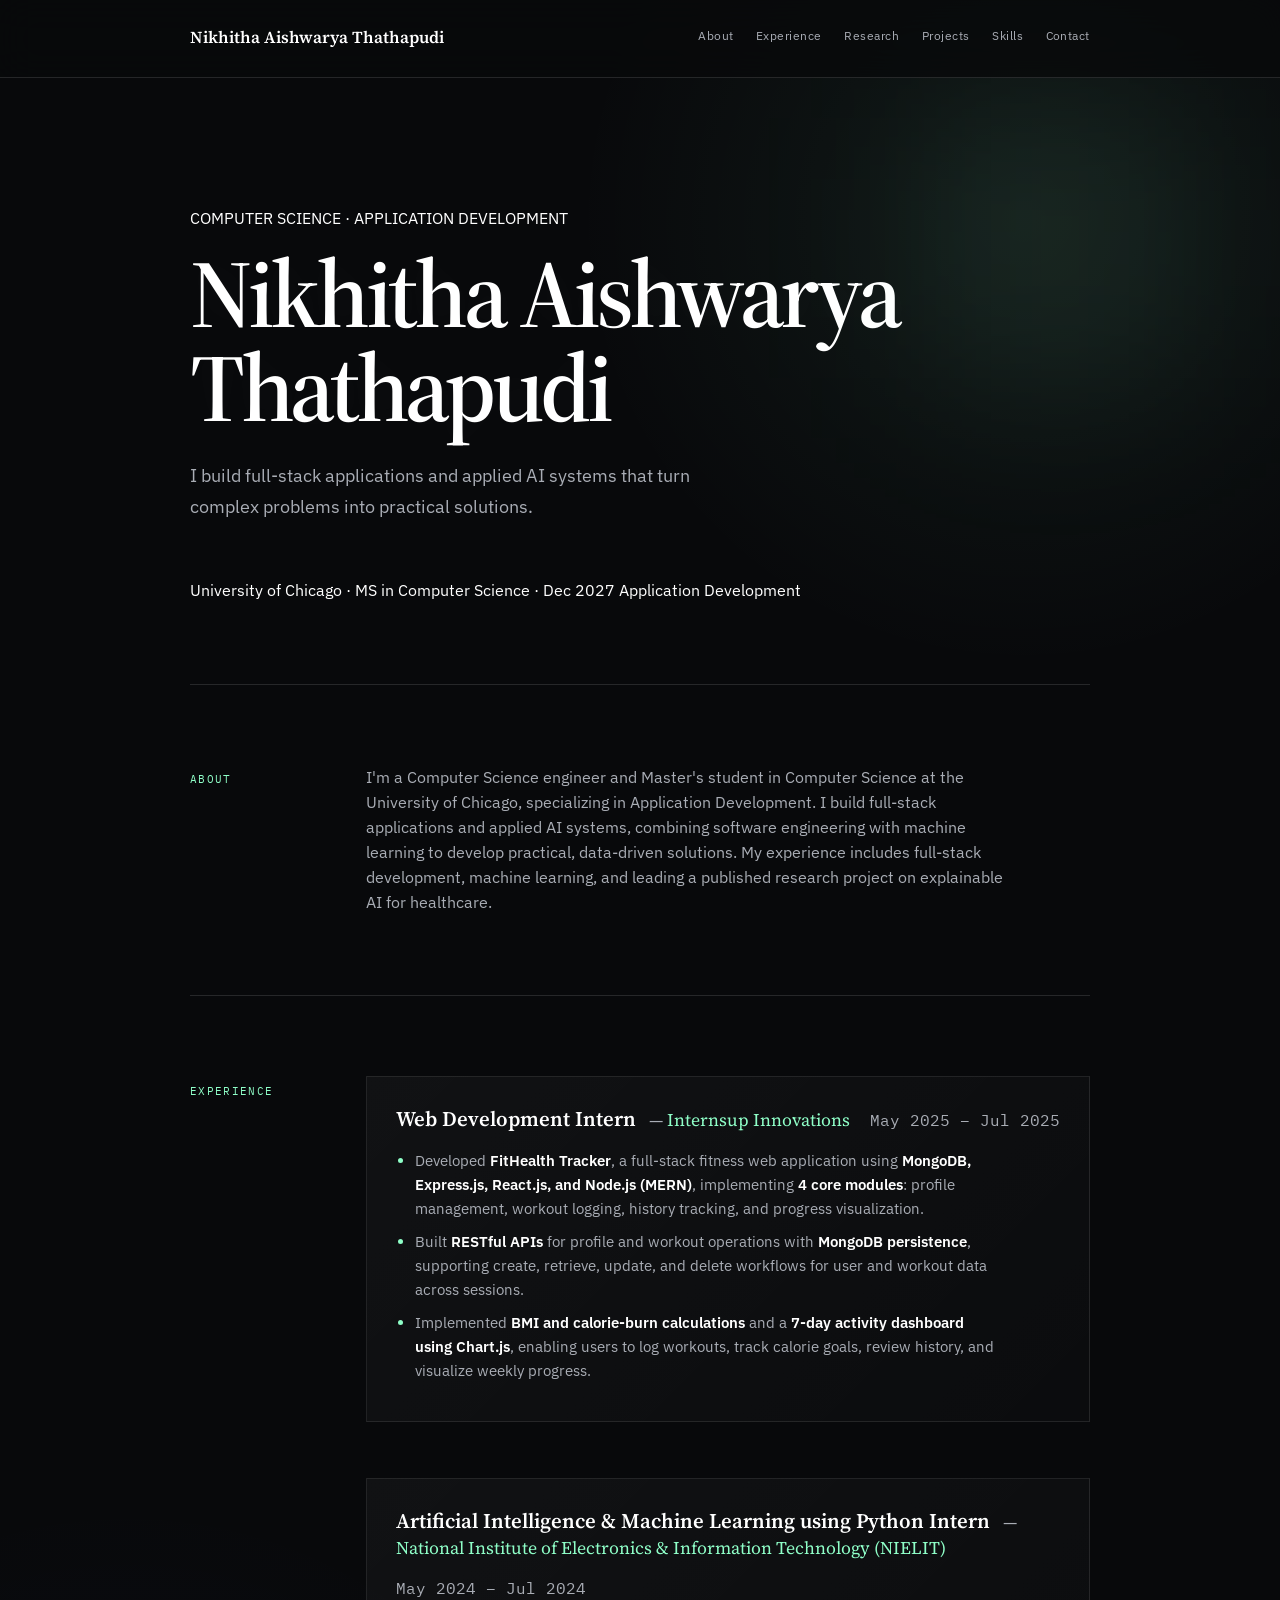
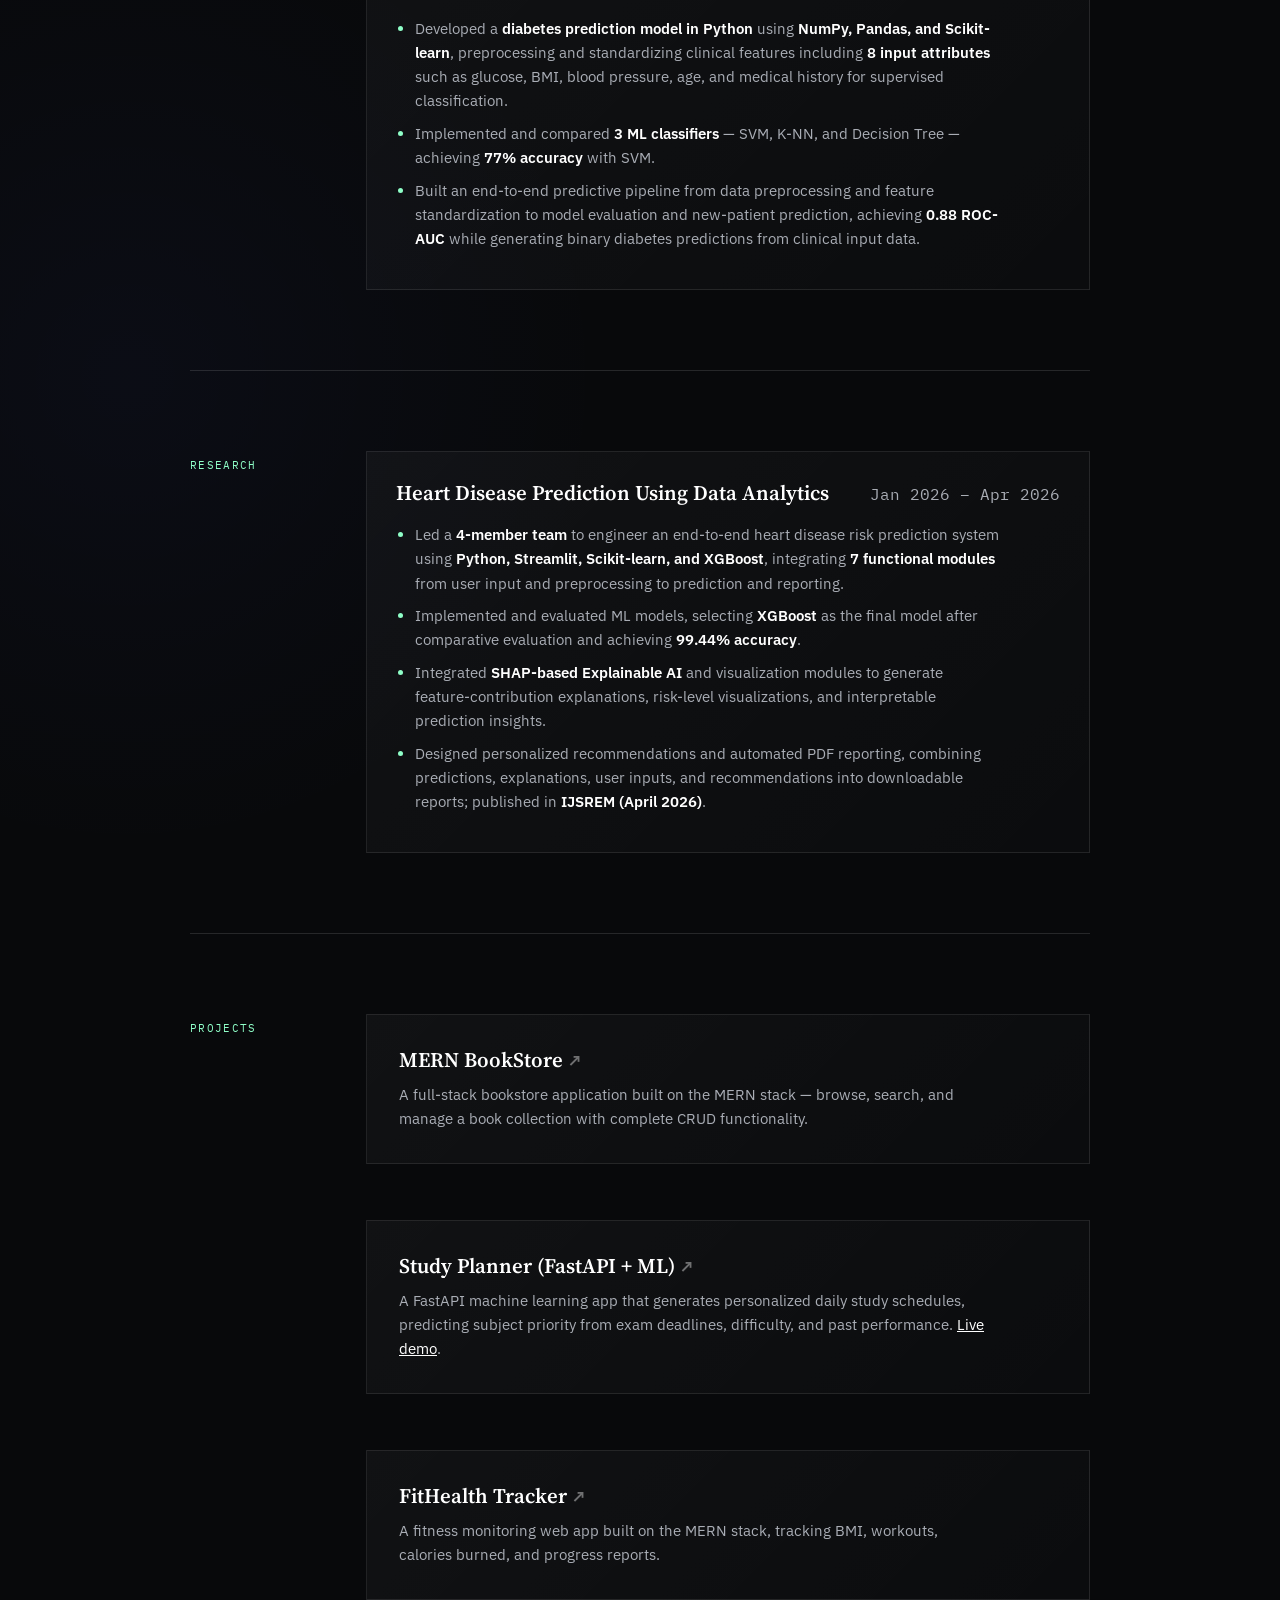
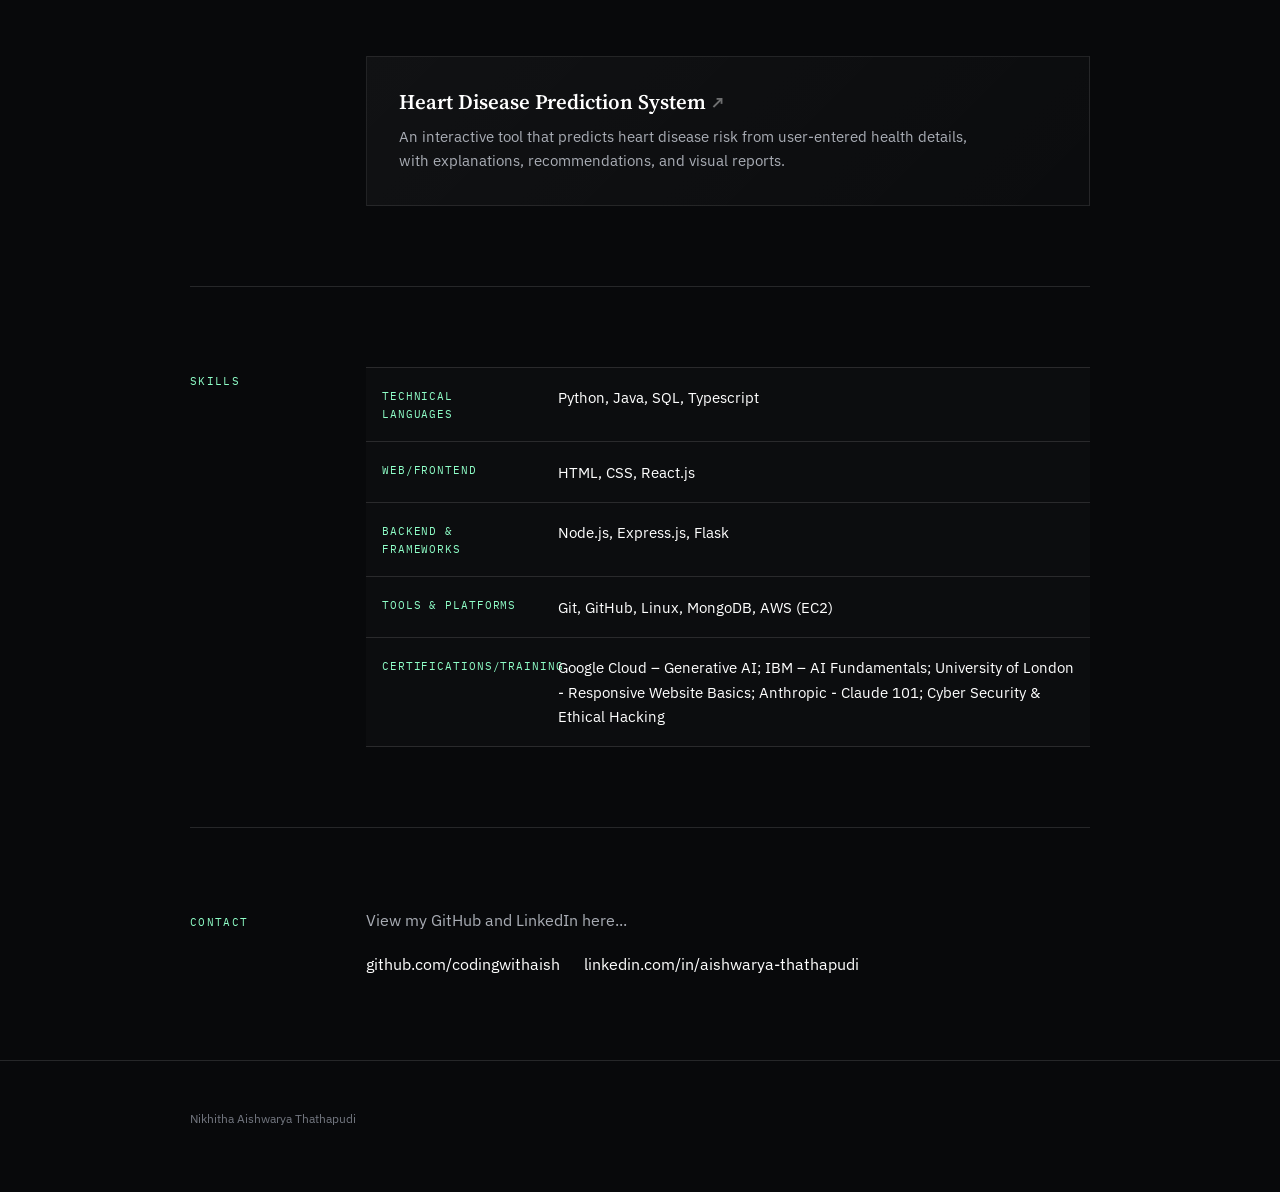
==== commit 48a7080f: "updated" ====
--- a/index.html
+++ b/index.html
@@ -52,7 +52,7 @@
   </p>
 
   <div class="hero-meta">
-    <span>University of Chicago · MS in Computer Science</span>
+    <span>University of Chicago · MS in Computer Science · Dec 2027</span>
     <span>Application Development</span>
   </div>
 </section>
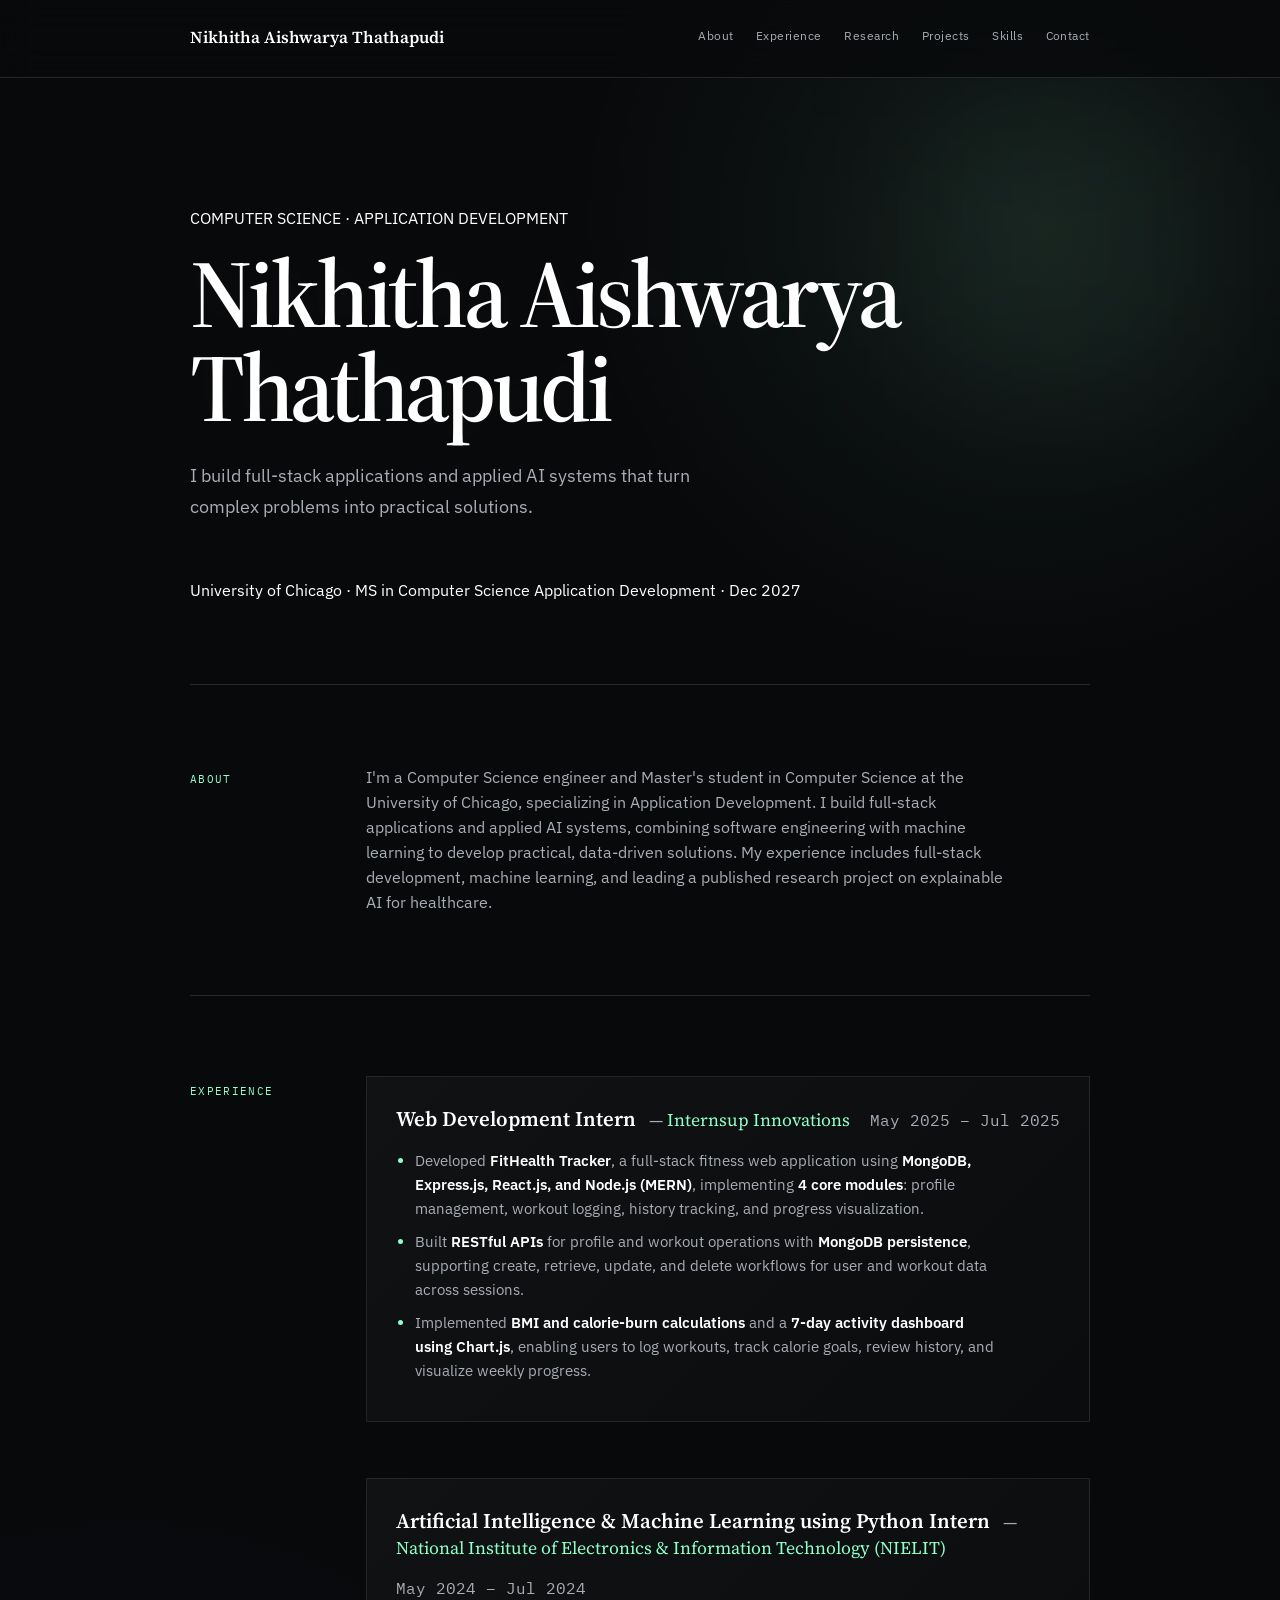
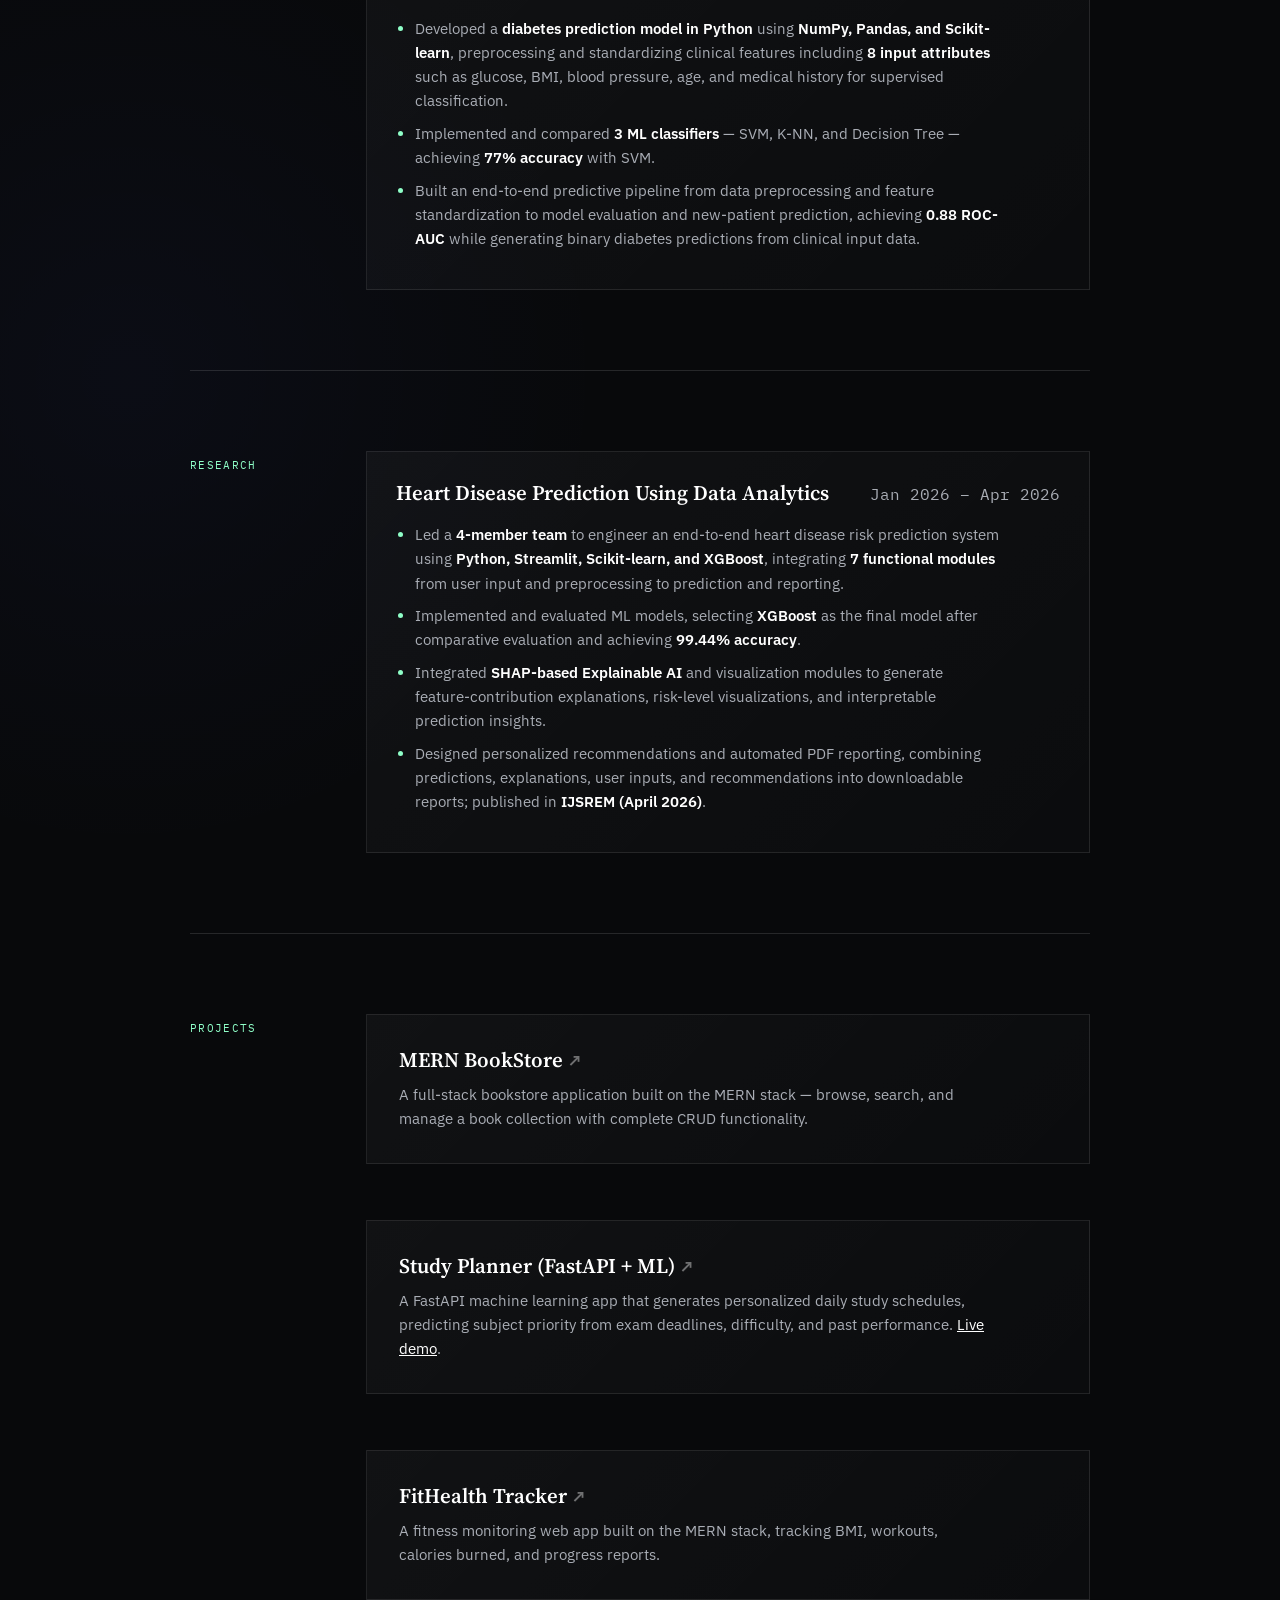
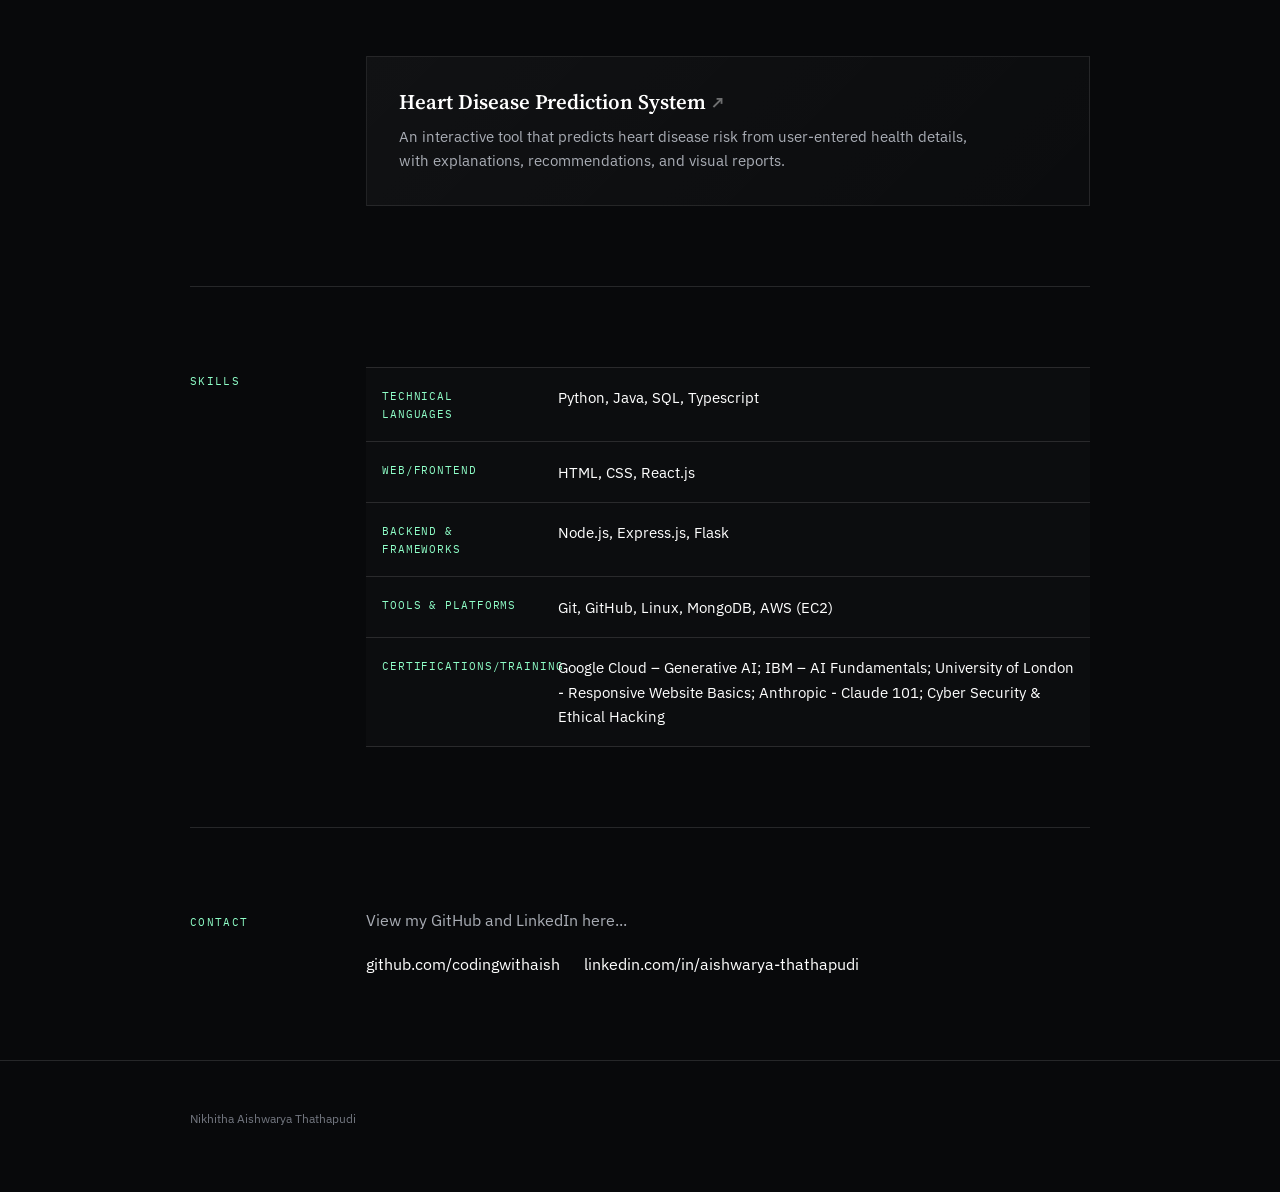
==== commit f6fd8f2f: "updated" ====
--- a/index.html
+++ b/index.html
@@ -52,8 +52,8 @@
   </p>
 
   <div class="hero-meta">
-    <span>University of Chicago · MS in Computer Science · Dec 2027</span>
-    <span>Application Development</span>
+    <span>University of Chicago · MS in Computer Science</span>
+    <span>Application Development · Dec 2027</span>
   </div>
 </section>
 
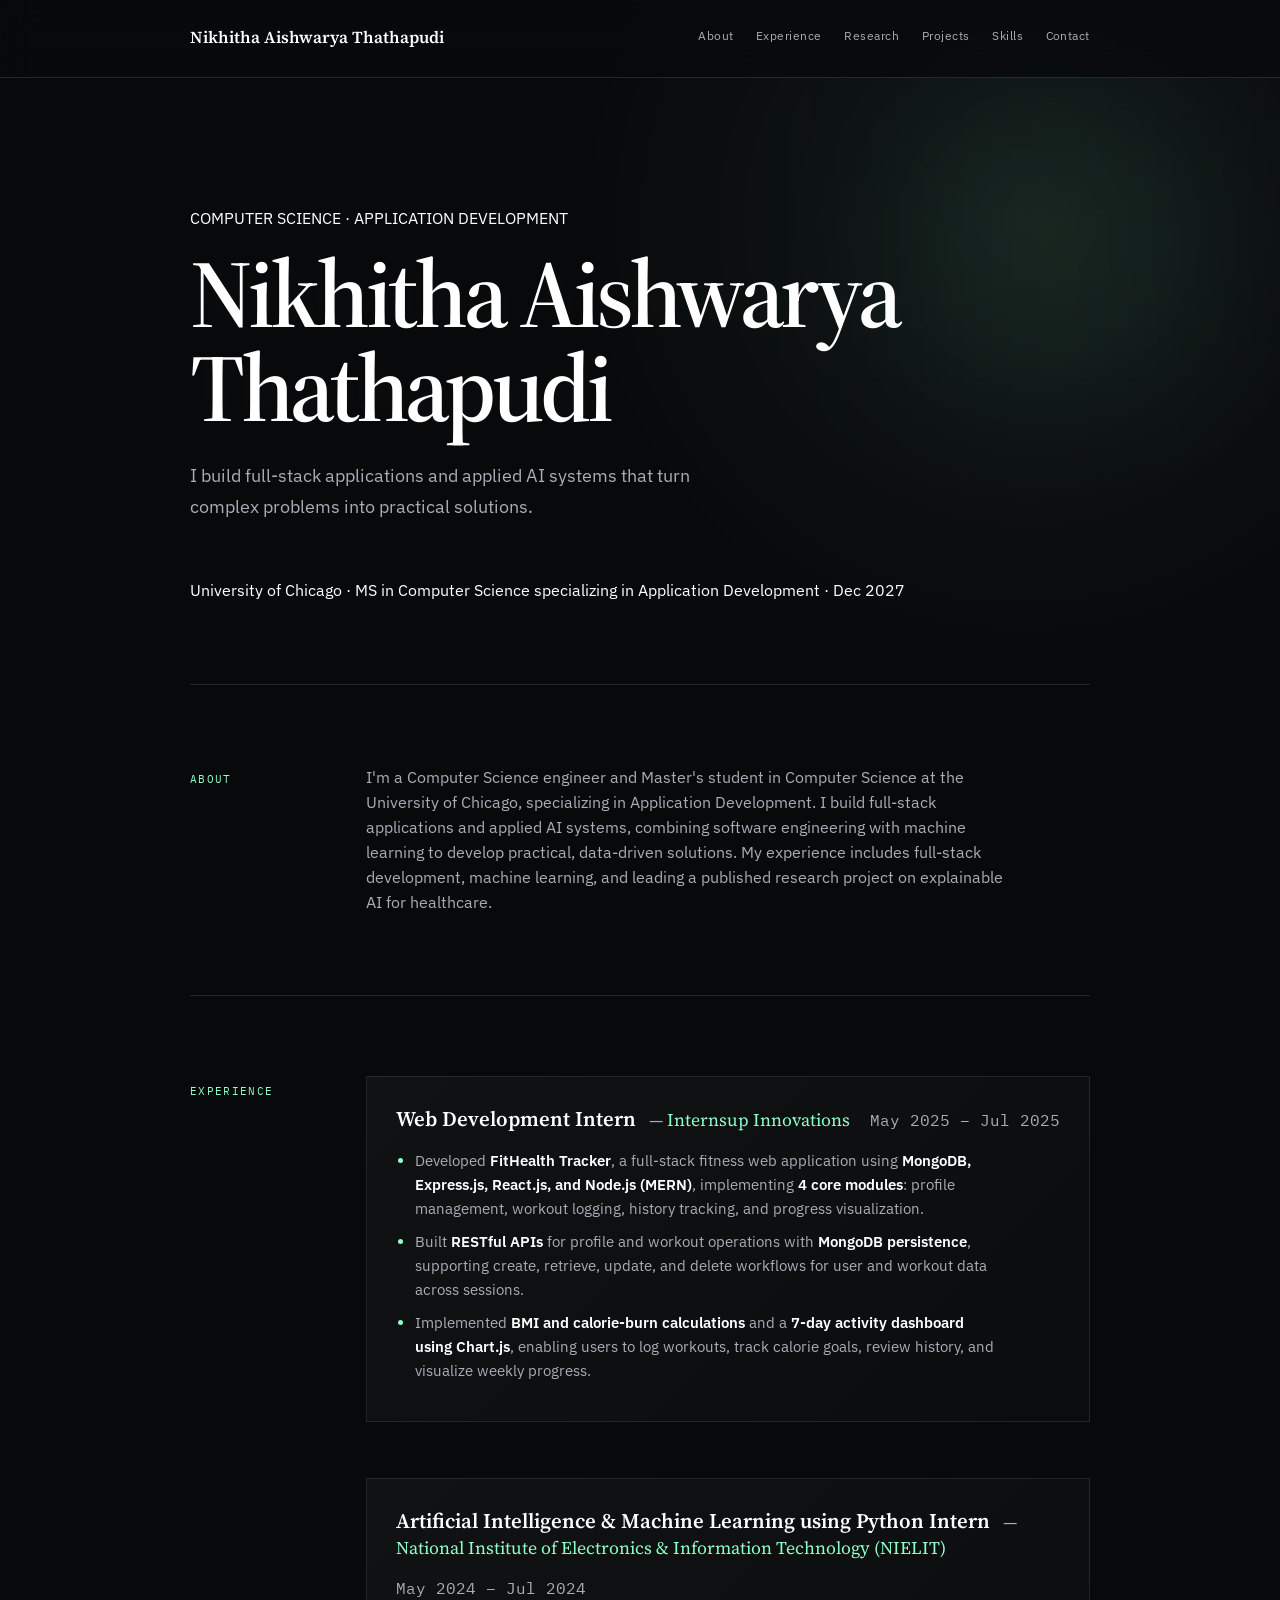
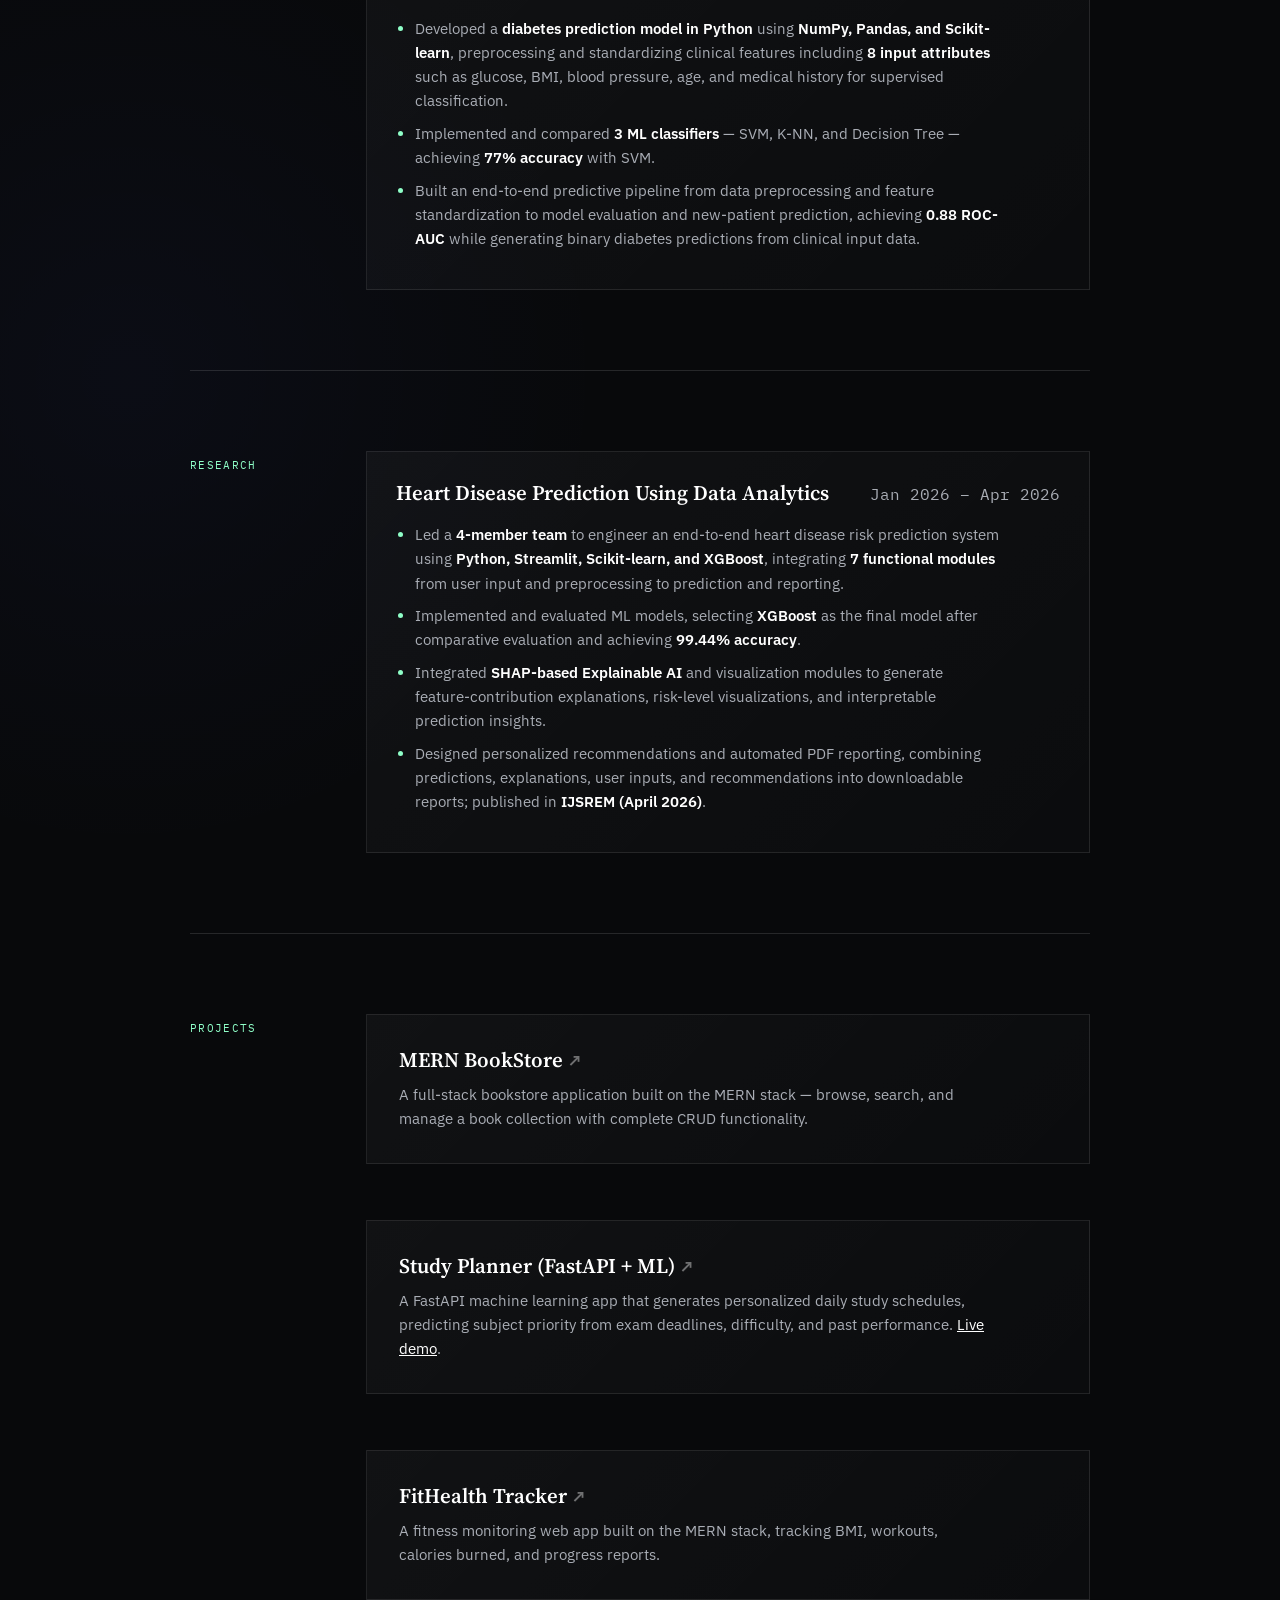
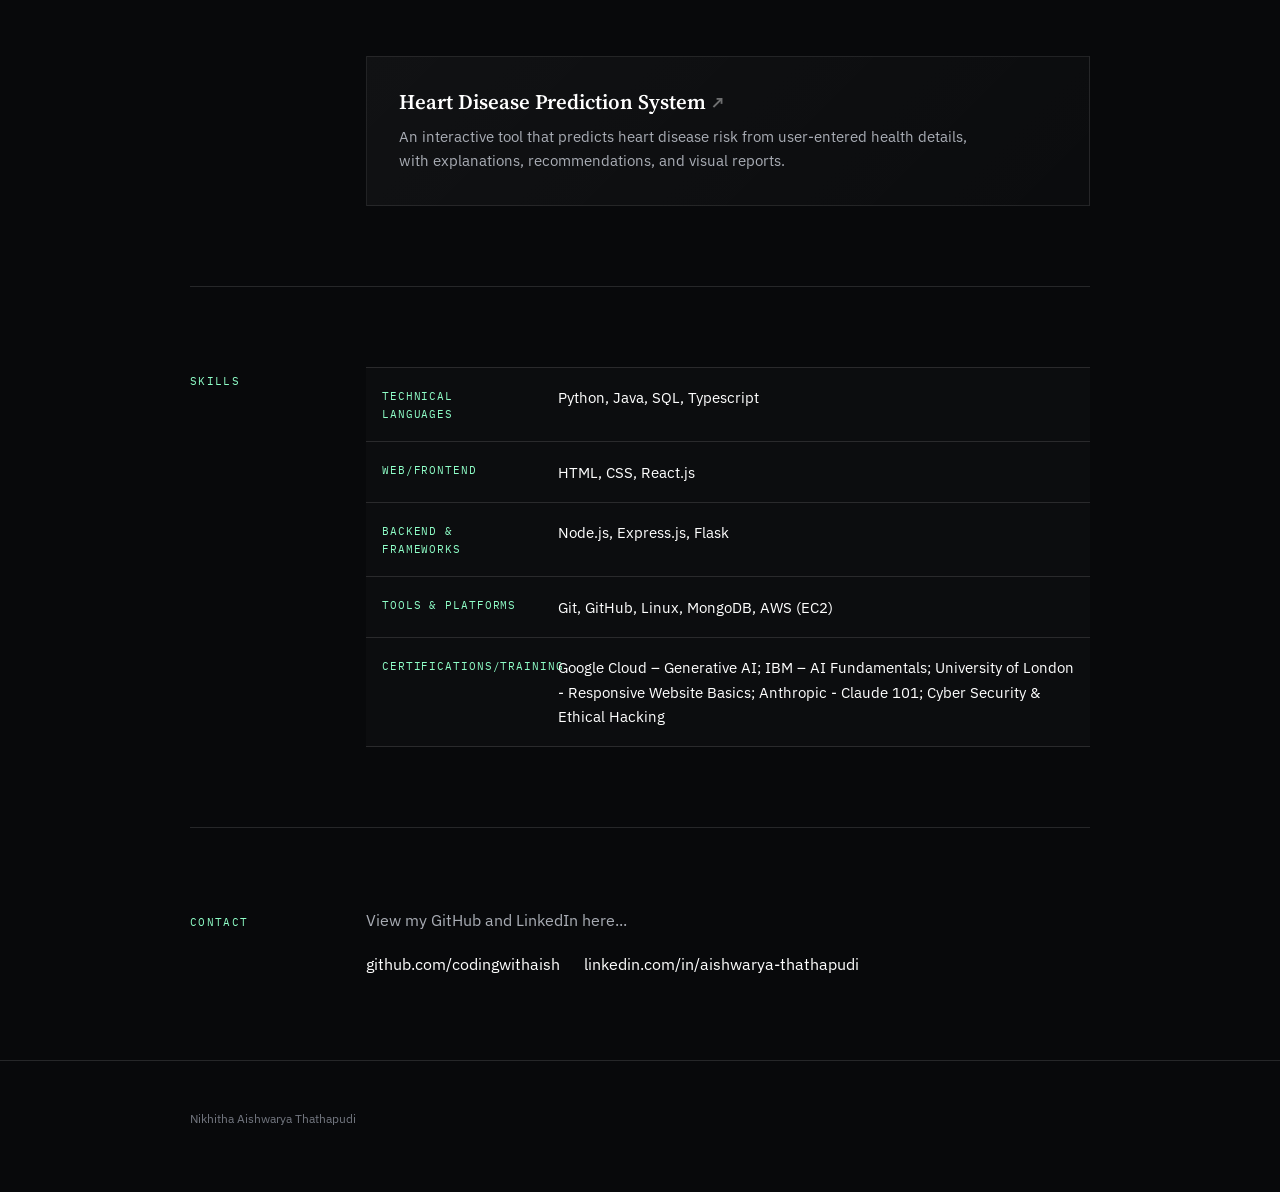
==== commit 6e3a4b3b: "updated" ====
--- a/index.html
+++ b/index.html
@@ -52,7 +52,7 @@
   </p>
 
   <div class="hero-meta">
-    <span>University of Chicago · MS in Computer Science</span>
+    <span>University of Chicago · MS in Computer Science specializing in</span>
     <span>Application Development · Dec 2027</span>
   </div>
 </section>
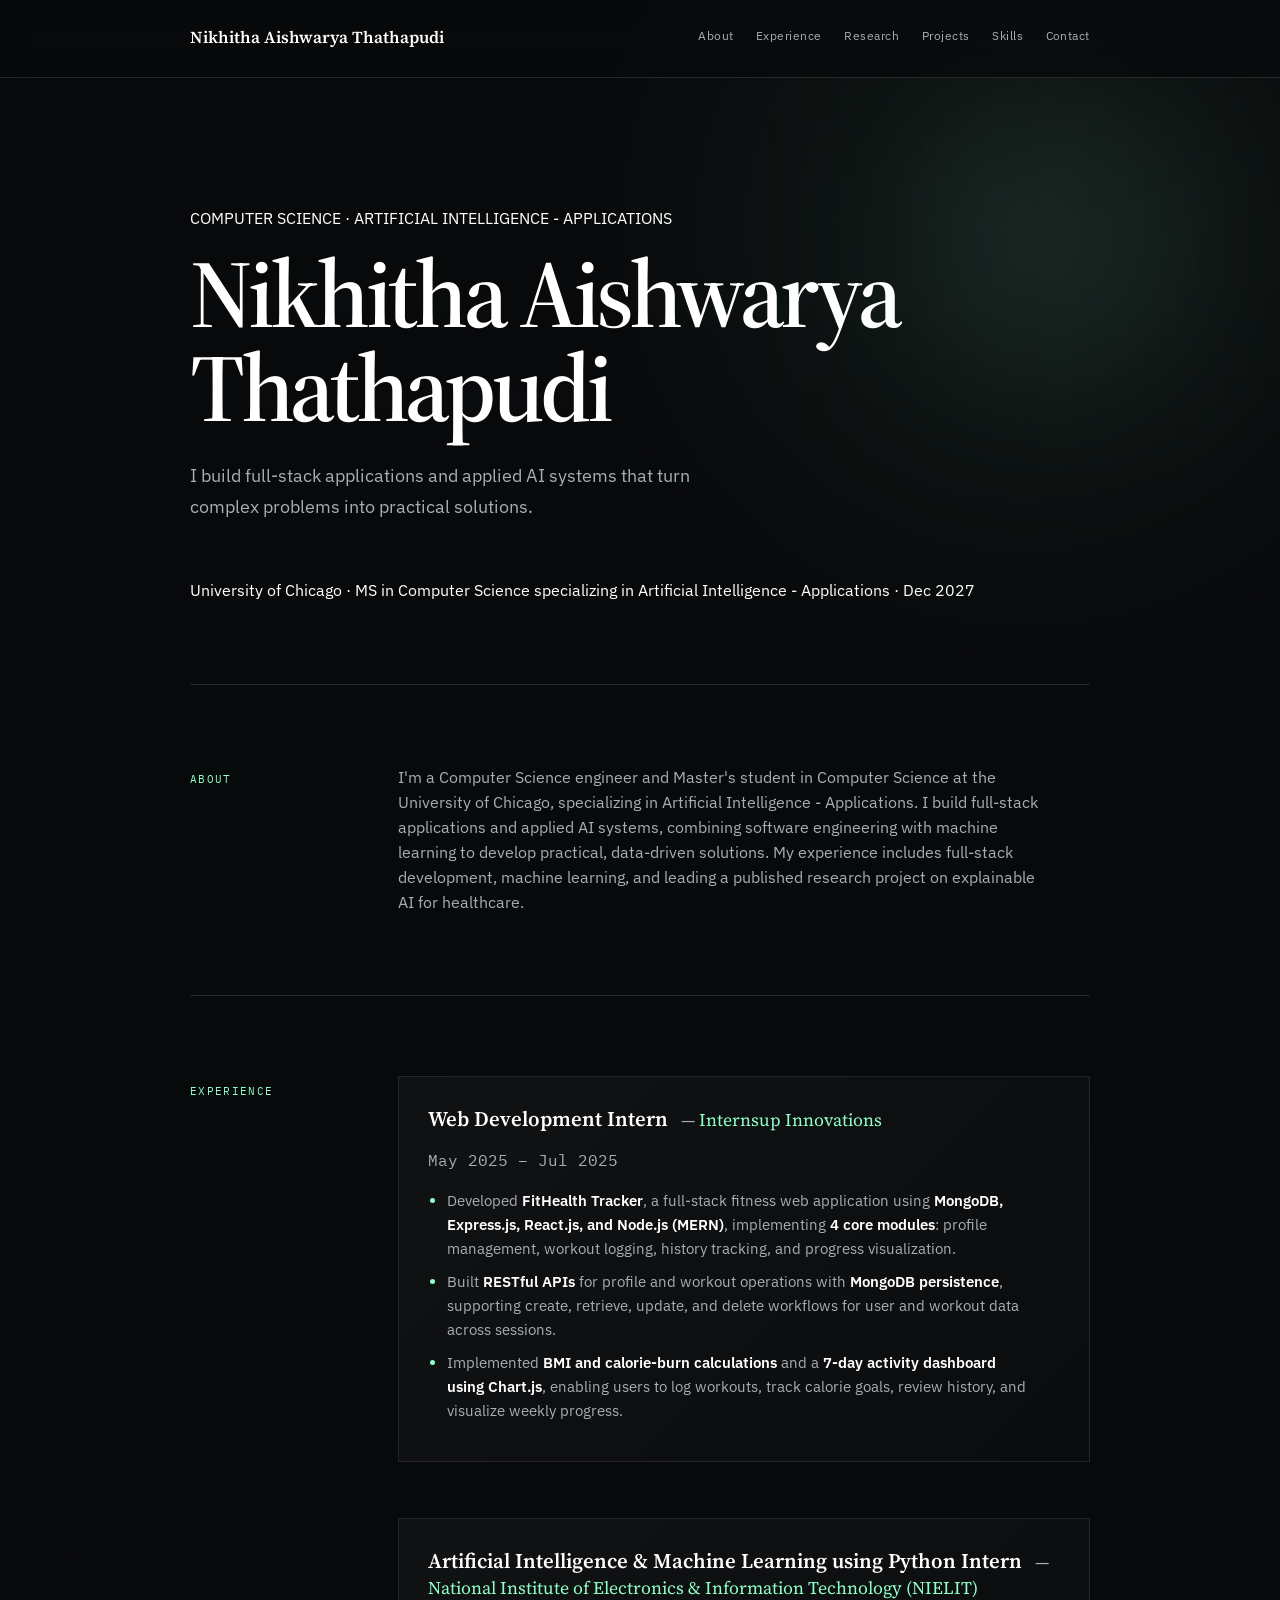
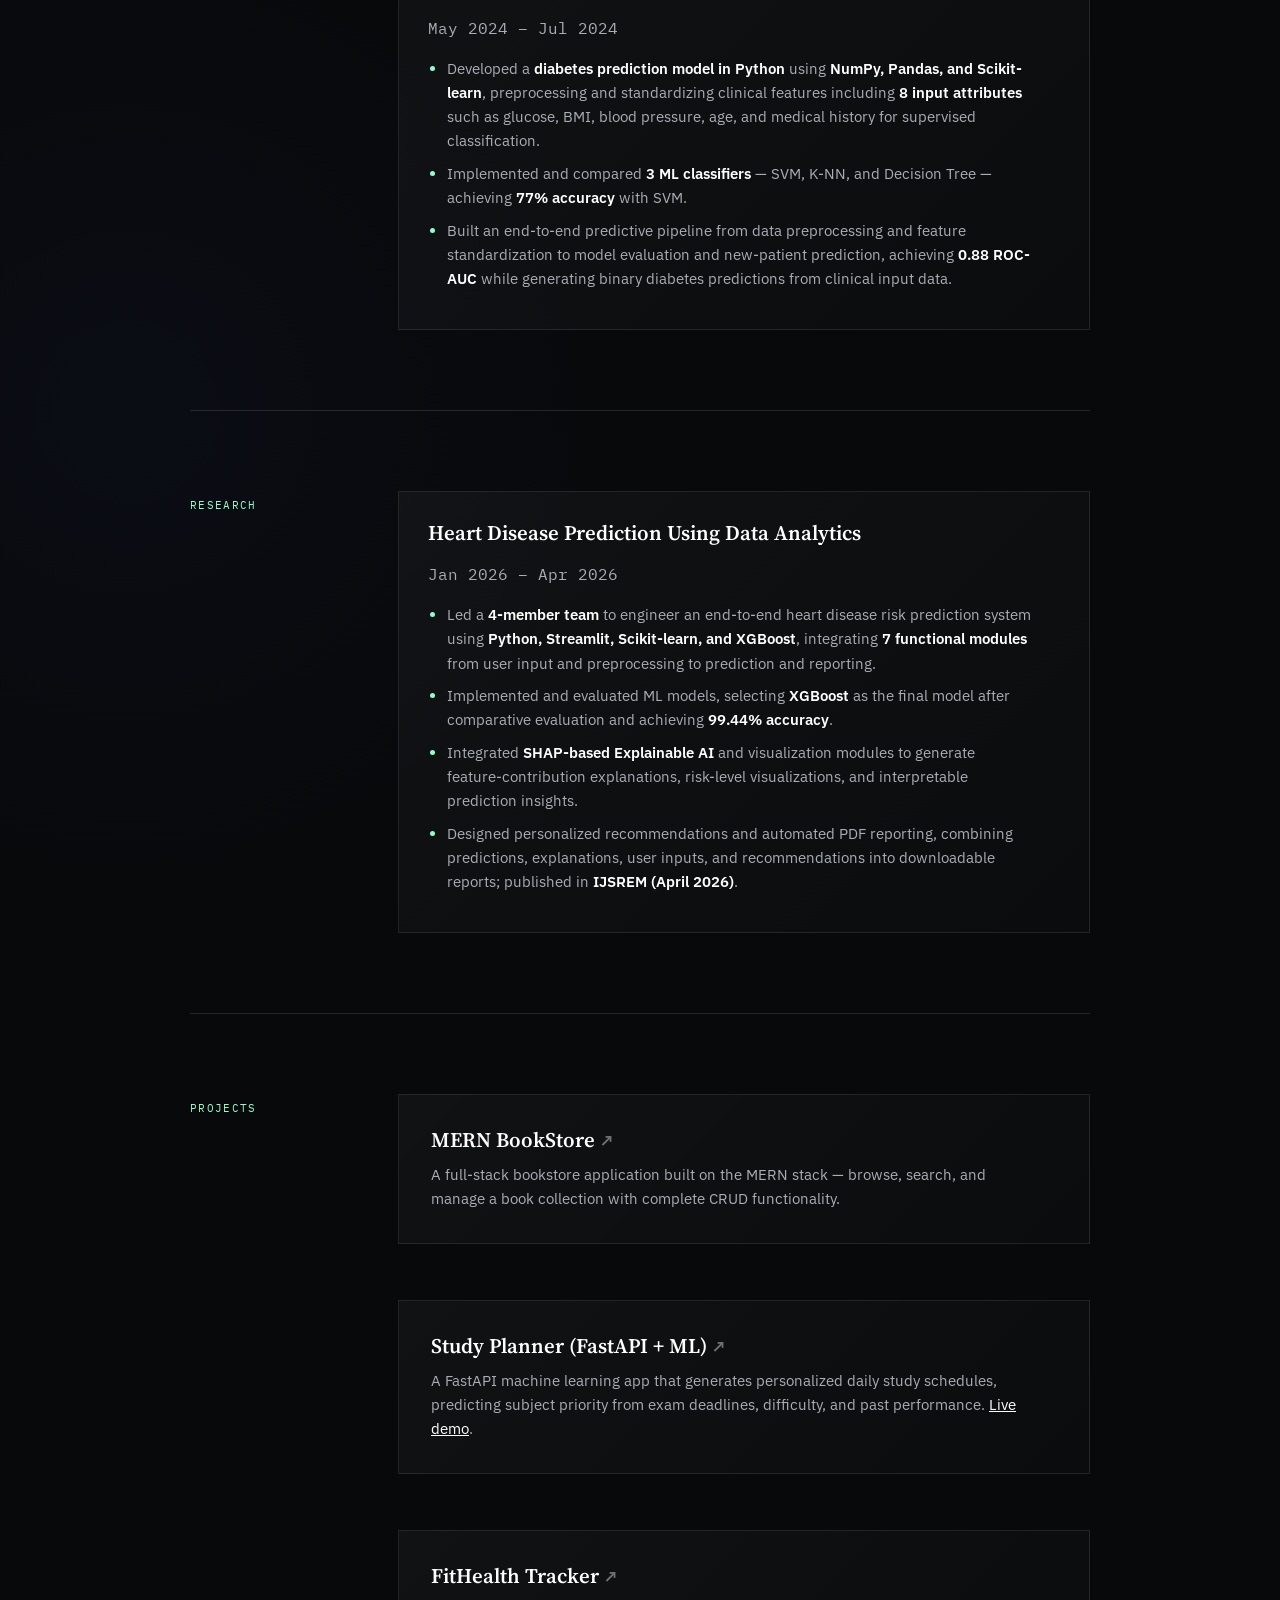
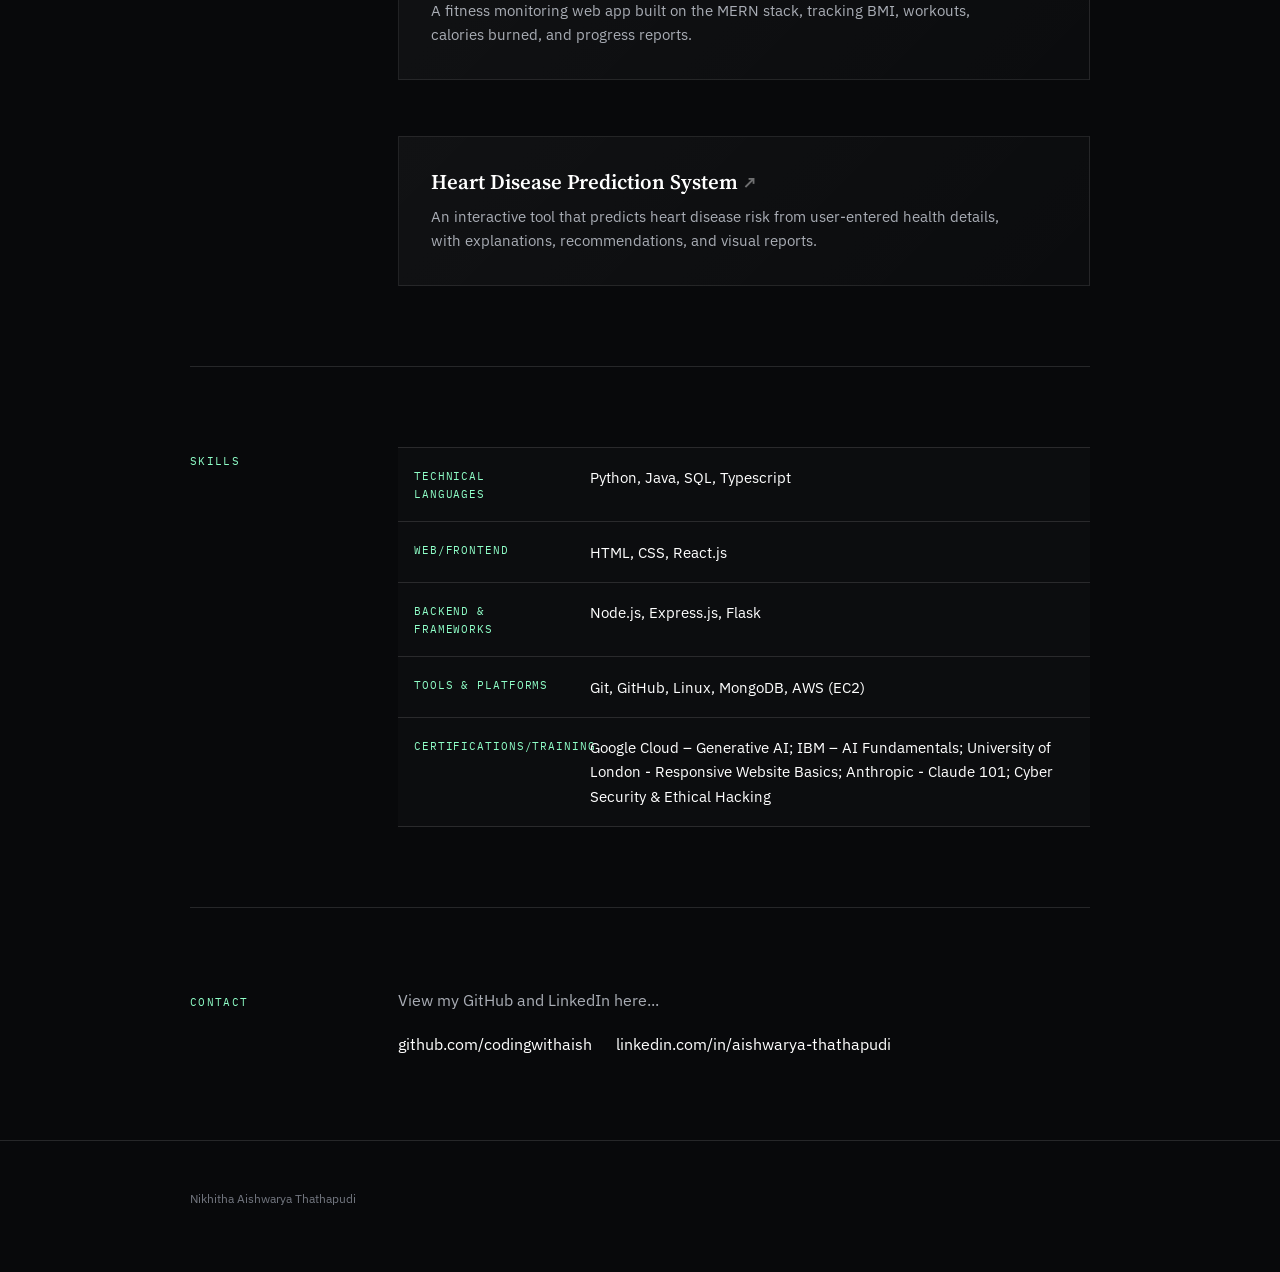
==== commit 550f8af7: "updated" ====
--- a/index.html
+++ b/index.html
@@ -42,7 +42,7 @@
 
   <main id="top">
     <section class="hero container">
-  <p class="hero-kicker">COMPUTER SCIENCE · APPLICATION DEVELOPMENT</p>
+  <p class="hero-kicker">COMPUTER SCIENCE · ARTIFICIAL INTELLIGENCE - APPLICATIONS</p>
 
   <h1>Nikhitha Aishwarya Thathapudi</h1>
 
@@ -53,7 +53,7 @@
 
   <div class="hero-meta">
     <span>University of Chicago · MS in Computer Science specializing in</span>
-    <span>Application Development · Dec 2027</span>
+    <span>Artificial Intelligence - Applications · Dec 2027</span>
   </div>
 </section>
 
@@ -61,7 +61,7 @@
       <p class="field-label">About</p>
       <div class="field-content">
         <p>
-          I'm a Computer Science engineer and Master's student in Computer Science at the University of Chicago, specializing in Application Development. I build full-stack applications and applied AI systems, combining software engineering with machine learning to develop practical, data-driven solutions. My experience includes full-stack development, machine learning, and leading a published research project on explainable AI for healthcare.
+          I'm a Computer Science engineer and Master's student in Computer Science at the University of Chicago, specializing in Artificial Intelligence - Applications. I build full-stack applications and applied AI systems, combining software engineering with machine learning to develop practical, data-driven solutions. My experience includes full-stack development, machine learning, and leading a published research project on explainable AI for healthcare.
         </p>
       </div>
     </section>
--- a/styles.css
+++ b/styles.css
@@ -287,7 +287,7 @@
 .entry-row {
   display: grid;
 
-  grid-template-columns: 9rem 1fr;
+  grid-template-columns: 11rem 1fr;
 
   gap: 2rem;
 
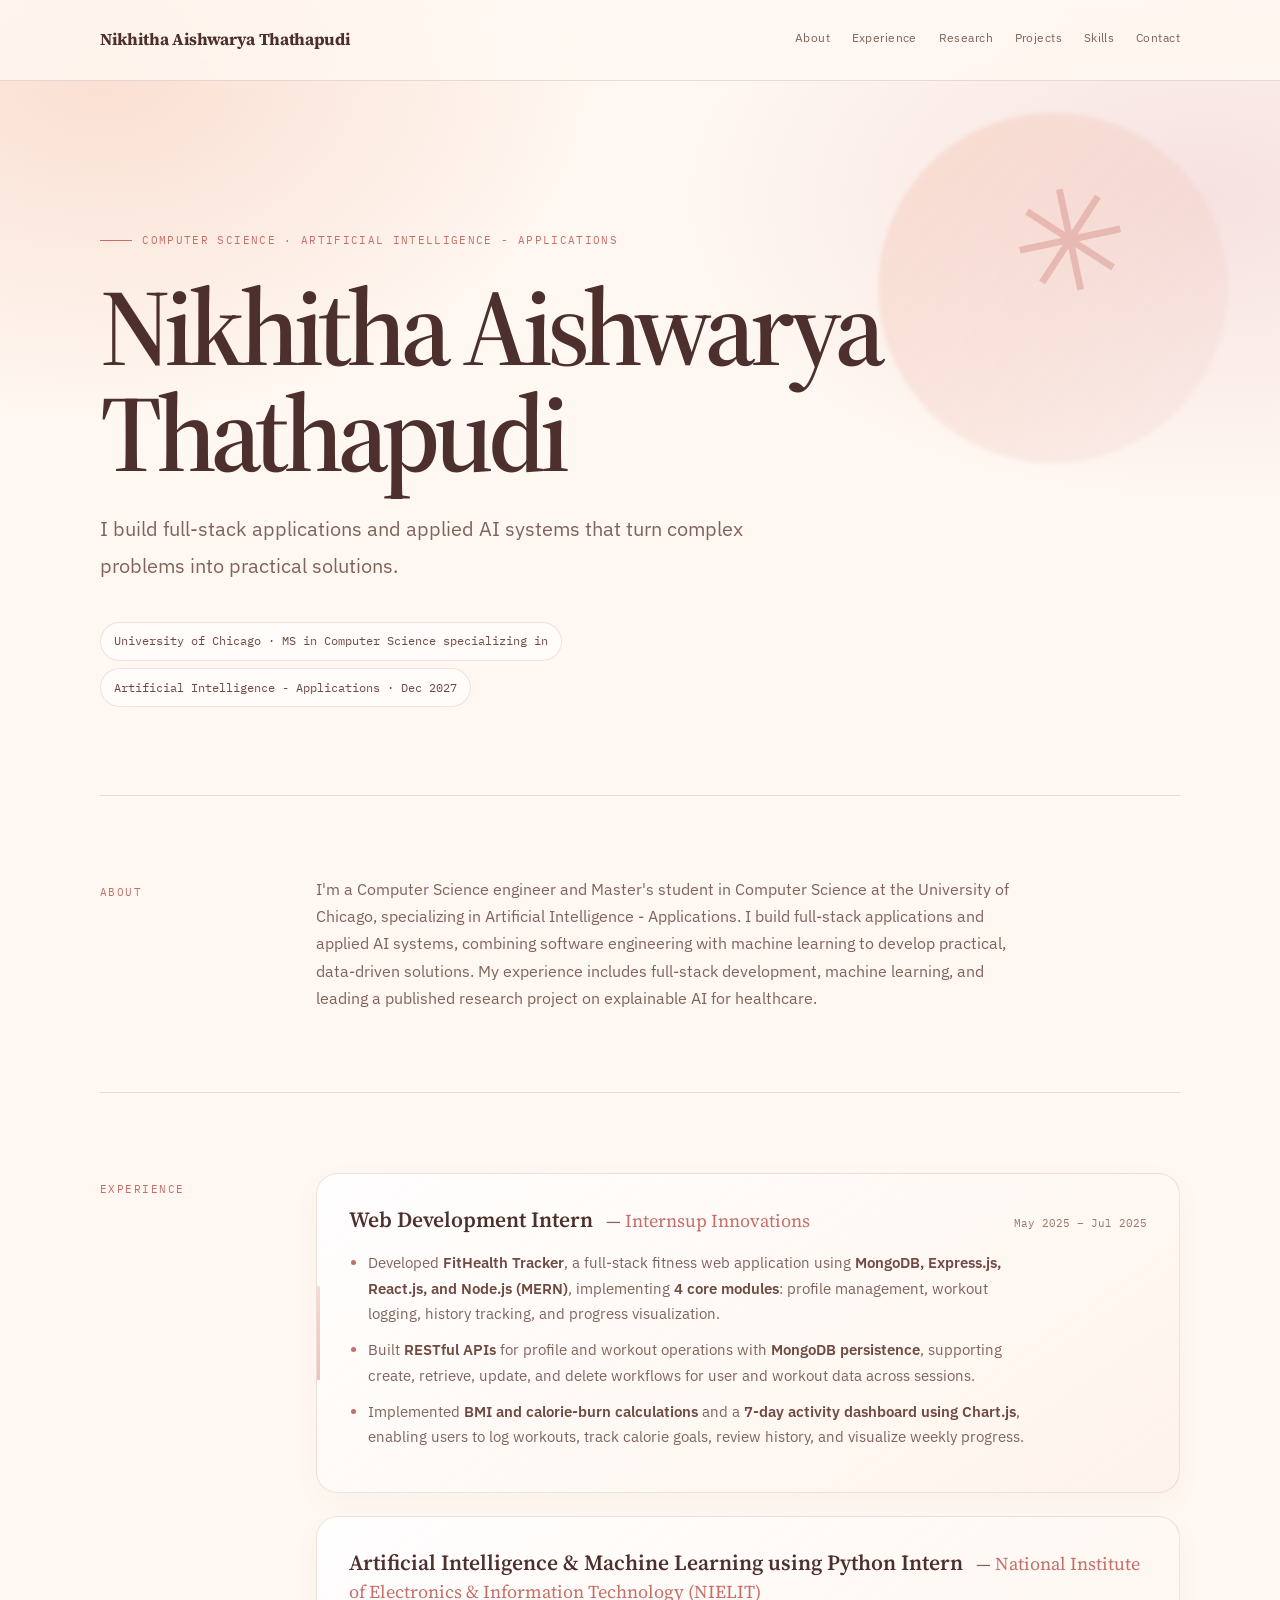
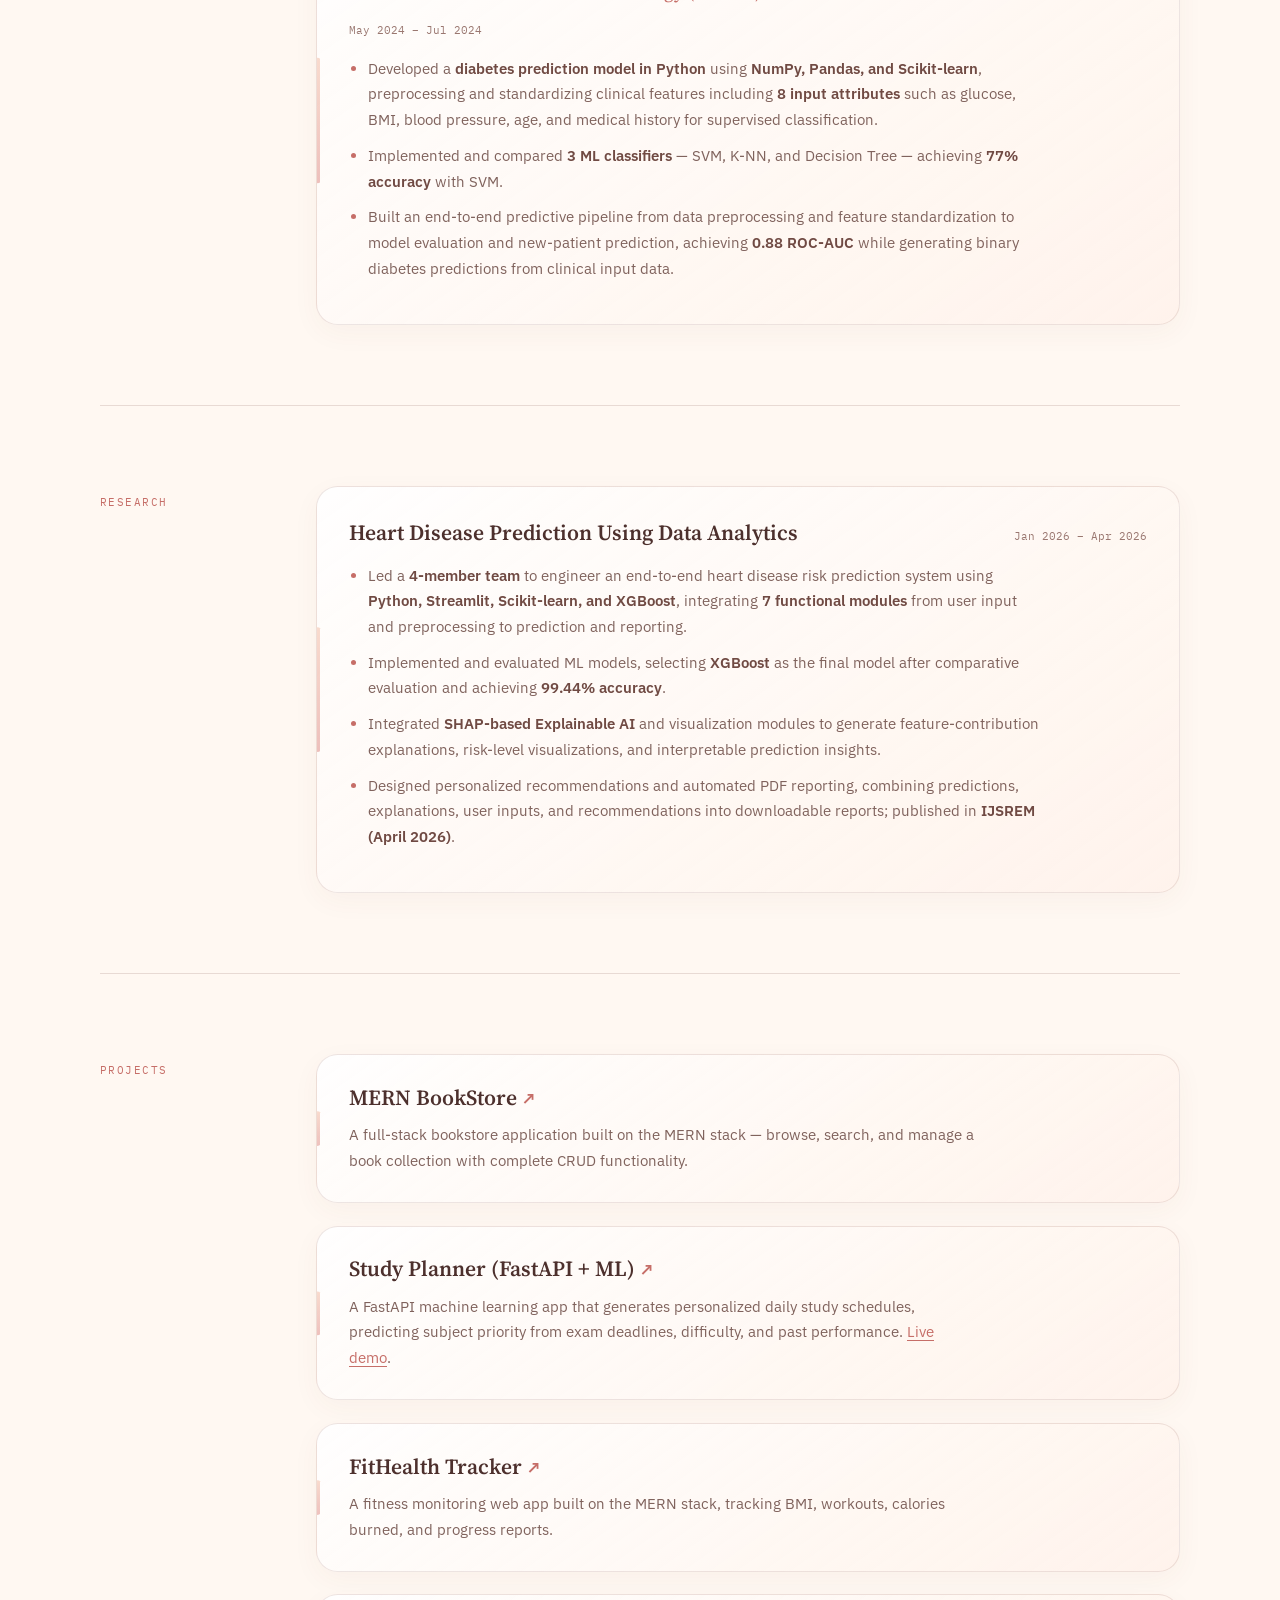
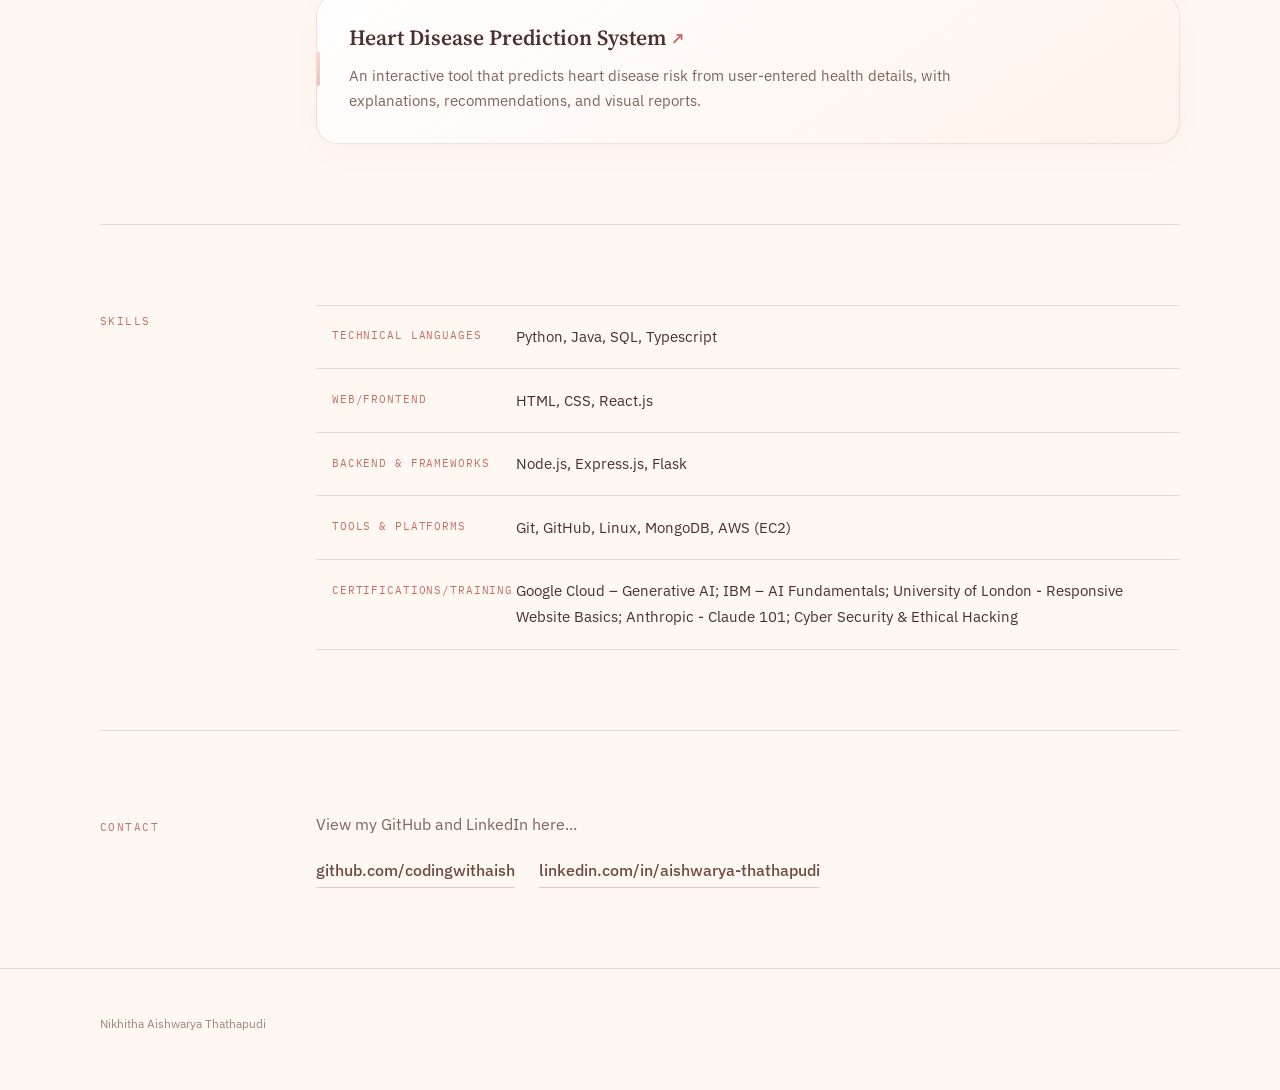
==== commit 096f3a62: "updated" ====
--- a/index.html
+++ b/index.html
@@ -3,28 +3,14 @@
 <head>
   <meta charset="UTF-8" />
   <meta name="viewport" content="width=device-width, initial-scale=1.0" />
-  <meta name="description" content="Aishwarya Thathapudi — Computer Science engineer and University of Chicago MPCS student. Full-stack development, applied AI, and published research." />
+  <meta name="description" content="Nikhitha Aishwarya Thathapudi — Computer Science, applied AI, full-stack engineering, and research." />
   <title>Nikhitha Aishwarya Thathapudi — Portfolio</title>
   <link rel="preconnect" href="https://fonts.googleapis.com" />
   <link rel="preconnect" href="https://fonts.gstatic.com" crossorigin />
   <link href="https://fonts.googleapis.com/css2?family=Source+Serif+4:opsz,wght@8..60,400;8..60,600;8..60,700&family=IBM+Plex+Sans:wght@400;500;600&family=IBM+Plex+Mono:wght@400;500&display=swap" rel="stylesheet" />
-  <link rel="stylesheet" href="styles.css?v=20260831-1" />
+  <link rel="stylesheet" href="styles.css?v=peach-2026" />
 </head>
-  <script>
-  document.addEventListener("mousemove", (e) => {
-    const sparkle = document.createElement("span");
-
-    sparkle.className = "cursor-sparkle";
-    sparkle.style.left = `${e.clientX}px`;
-    sparkle.style.top = `${e.clientY}px`;
-
-    document.body.appendChild(sparkle);
-
-    setTimeout(() => {
-      sparkle.remove();
-    }, 700);
-  });
-</script>
+
 <body>
   <header class="site-header">
     <div class="container topbar">
--- a/styles.css
+++ b/styles.css
@@ -1,707 +1,225 @@
+/* A warm editorial portfolio — peach, rose, cocoa, and soft cream */
 :root {
-  --paper: #08090b;
-  --paper-soft: #0d0f12;
-  --ink: #ffffff;
-  --ink-soft: #a9adb5;
-  --line: rgba(255, 255, 255, 0.12);
-
-  --accent: #8fffc8;
-  --accent-bright: #b8ffe0;
-  --accent-tint: rgba(143, 255, 200, 0.08);
-
-  --serif: "Source Serif 4", "Georgia", serif;
+  --paper: #fff8f2;
+  --paper-soft: #fff0e8;
+  --ink: #4d302d;
+  --ink-soft: #80635d;
+  --line: rgba(110, 66, 56, 0.16);
+  --accent: #c66e68;
+  --accent-bright: #e4a09a;
+  --accent-tint: rgba(198, 110, 104, 0.11);
+  --peach: #f5c8b4;
+  --rose: #f1d4d6;
+  --cocoa: #704a43;
+  --serif: "Source Serif 4", Georgia, serif;
   --sans: "IBM Plex Sans", -apple-system, "Segoe UI", sans-serif;
   --mono: "IBM Plex Mono", "SFMono-Regular", monospace;
 }
 
-* {
-  box-sizing: border-box;
-}
-
-html {
-  scroll-behavior: smooth;
-}
-
+* { box-sizing: border-box; }
+html { scroll-behavior: smooth; scroll-padding-top: 6.5rem; }
 body {
   margin: 0;
+  color: var(--ink);
   font-family: var(--sans);
-  color: var(--ink);
+  line-height: 1.7;
   background:
-    radial-gradient(
-      circle at 80% 5%,
-      rgba(143, 255, 200, 0.07),
-      transparent 28rem
-    ),
-    radial-gradient(
-      circle at 10% 45%,
-      rgba(80, 100, 255, 0.045),
-      transparent 30rem
-    ),
+    radial-gradient(ellipse at 8% 8%, rgba(245, 200, 180, .52), transparent 32rem),
+    radial-gradient(ellipse at 94% 22%, rgba(241, 212, 214, .62), transparent 34rem),
     var(--paper);
-  line-height: 1.6;
-}
-
-/* ---------------- Cursor Sparkle ---------------- */
-
-.cursor-sparkle {
-  position: fixed;
-  width: 6px;
-  height: 6px;
-  background: white;
-  border-radius: 50%;
-  pointer-events: none;
-  z-index: 9999;
-
-  box-shadow:
-    0 0 6px rgba(255, 255, 255, 0.95),
-    0 0 12px rgba(143, 255, 200, 0.75);
-
-  animation: sparkleFade 0.7s ease-out forwards;
-}
-
-@keyframes sparkleFade {
-  0% {
-    transform: scale(0.3);
-    opacity: 1;
-  }
-
-  50% {
-    transform: scale(1.4);
-    opacity: 0.8;
-  }
-
-  100% {
-    transform: scale(0);
-    opacity: 0;
-  }
-}
-
-/* ---------------- Base ---------------- */
-
-a {
-  color: var(--ink);
-}
-
-.container {
-  width: min(900px, calc(100% - 3rem));
-  margin: 0 auto;
-}
-
-/* ---------------- Header ---------------- */
-
+  background-attachment: fixed;
+}
+a { color: var(--cocoa); }
+::selection { background: #e9b8ad; color: #432622; }
+.container { width: min(1080px, calc(100% - 3.5rem)); margin: 0 auto; }
+
+/* Header */
 .site-header {
-  position: sticky;
-  top: 0;
-  z-index: 1000;
-
-  background: rgba(8, 9, 11, 0.78);
-  backdrop-filter: blur(18px);
-  -webkit-backdrop-filter: blur(18px);
-
+  position: sticky; top: 0; z-index: 1000;
+  background: rgba(255, 248, 242, .82);
+  backdrop-filter: blur(18px); -webkit-backdrop-filter: blur(18px);
   border-bottom: 1px solid var(--line);
 }
-
 .topbar {
-  min-height: 4.8rem;
-
-  display: flex;
-  align-items: center;
-  justify-content: space-between;
-
-  flex-wrap: wrap;
-  gap: 0.8rem 2rem;
-
-  padding: 0.75rem 0;
-}
-
+  min-height: 5rem; display: flex; align-items: center; justify-content: space-between;
+  flex-wrap: wrap; gap: .8rem 2rem; padding: .8rem 0;
+}
 .wordmark {
-  font-family: var(--serif);
-  font-size: 1.05rem;
-  font-weight: 600;
-
-  text-decoration: none;
-  color: var(--ink);
-
-  transition: color 0.25s ease;
-}
-
-.wordmark:hover {
-  color: var(--accent);
-}
-
-nav {
-  display: flex;
-  gap: 1.4rem;
-  flex-wrap: wrap;
-}
-
+  font-family: var(--serif); font-size: 1.05rem; font-weight: 700;
+  text-decoration: none; color: var(--ink); letter-spacing: -.02em;
+}
+.wordmark:hover { color: var(--accent); }
+nav { display: flex; gap: 1.35rem; flex-wrap: wrap; }
 nav a {
-  position: relative;
-
-  text-decoration: none;
-  font-size: 0.78rem;
-  letter-spacing: 0.04em;
-
-  color: var(--ink-soft);
-
-  padding-bottom: 4px;
-
-  transition:
-    color 0.25s ease,
-    transform 0.25s ease;
-}
-
+  position: relative; text-decoration: none; font-size: .78rem;
+  letter-spacing: .035em; color: var(--ink-soft); padding-bottom: 4px;
+  transition: color .25s ease;
+}
 nav a::after {
-  content: "";
-
-  position: absolute;
-  left: 0;
-  bottom: 0;
-
-  width: 0;
-  height: 1px;
-
-  background: var(--accent);
-
-  transition: width 0.25s ease;
-}
-
-nav a:hover,
-nav a:focus-visible {
-  color: var(--ink);
-  transform: translateY(-1px);
-}
-
-nav a:hover::after,
-nav a:focus-visible::after {
-  width: 100%;
-}
-
-/* ---------------- Hero ---------------- */
-
+  content: ""; position: absolute; left: 0; bottom: 0; width: 0; height: 2px;
+  border-radius: 99px; background: var(--accent); transition: width .25s ease;
+}
+nav a:hover, nav a:focus-visible { color: var(--ink); }
+nav a:hover::after, nav a:focus-visible::after { width: 100%; }
+
+/* Hero */
 .hero {
-  position: relative;
-
-  padding: 7rem 0 5rem;
-}
-
+  position: relative; isolation: isolate;
+  padding: clamp(5.5rem, 11vw, 9rem) 0 5.5rem;
+}
 .hero::before {
-  content: "";
-
-  position: absolute;
-
-  width: 260px;
-  height: 260px;
-
-  top: 40px;
-  right: -100px;
-
-  background: rgba(143, 255, 200, 0.07);
-
-  filter: blur(90px);
-
-  pointer-events: none;
-}
-
+  content: ""; position: absolute; z-index: -1; width: 350px; height: 350px;
+  top: 2rem; right: -3rem; border-radius: 50%;
+  background: linear-gradient(135deg, rgba(245, 200, 180, .68), rgba(241, 212, 214, .34));
+  filter: blur(2px); opacity: .72; pointer-events: none;
+}
+.hero::after {
+  content: "✳"; position: absolute; z-index: -1; right: 3.2rem; top: 5.5rem;
+  font-size: clamp(5rem, 11vw, 9rem); line-height: 1; color: rgba(198, 110, 104, .32);
+  transform: rotate(-12deg); pointer-events: none;
+}
+.hero-kicker {
+  display: inline-flex; align-items: center; gap: .65rem;
+  font-family: var(--mono); font-size: .7rem; letter-spacing: .12em;
+  color: var(--accent); text-transform: uppercase; margin: 0 0 1.5rem;
+}
+.hero-kicker::before { content: ""; width: 2rem; height: 1px; background: var(--accent); }
 h1 {
-  font-family: var(--serif);
-  font-weight: 600;
-
-  font-size: clamp(3rem, 8vw, 6rem);
-  line-height: 0.98;
-
-  letter-spacing: -0.045em;
-
-  margin: 0 0 1.5rem;
-
-  max-width: 850px;
-
-  color: #ffffff;
-
-  text-shadow:
-    0 0 30px rgba(255, 255, 255, 0.04);
-}
-
+  max-width: 900px; margin: 0 0 1.5rem;
+  font-family: var(--serif); font-weight: 600; font-size: clamp(3.25rem, 8.5vw, 7rem);
+  line-height: .98; letter-spacing: -.055em; color: var(--ink);
+  text-wrap: balance;
+}
 .tagline {
-  font-size: 1.15rem;
-  line-height: 1.7;
-
-  color: var(--ink-soft);
-
-  max-width: 52ch;
-
-  margin: 0 0 3.5rem;
-}
-
-.facts {
-  margin: 0;
-
-  border-top: 1px solid var(--line);
-
-  background: rgba(255, 255, 255, 0.015);
-}
-
+  max-width: 54ch; margin: 0 0 2.3rem; color: var(--ink-soft);
+  font-size: clamp(1.05rem, 2vw, 1.28rem); line-height: 1.8;
+}
+.hero-meta {
+  display: flex; flex-wrap: wrap; gap: .45rem .7rem; max-width: 680px;
+  font-family: var(--mono); font-size: .72rem; color: var(--cocoa);
+}
+.hero-meta span {
+  padding: .55rem .8rem; border: 1px solid rgba(198, 110, 104, .2);
+  border-radius: 999px; background: rgba(255, 255, 255, .58);
+}
+
+/* Editorial section rhythm */
+.entry-row {
+  display: grid; grid-template-columns: 11rem minmax(0, 1fr); gap: 2.5rem;
+  padding: 5rem 0; border-top: 1px solid var(--line);
+}
+.field-label {
+  position: sticky; top: 7rem; align-self: start;
+  font-family: var(--mono); font-size: .7rem; letter-spacing: .13em;
+  text-transform: uppercase; color: var(--accent); margin: 0; padding-top: .45rem;
+}
+.field-content { min-width: 0; }
+.field-content > p {
+  max-width: 70ch; color: var(--ink-soft); font-size: 1rem; margin: 0 0 1.2rem;
+}
+.field-content > p:last-child { margin-bottom: 0; }
+
+/* Experience & research cards */
+.role, .project {
+  position: relative; overflow: hidden; margin-bottom: 1.4rem; padding: 2rem;
+  border: 1px solid rgba(126, 76, 66, .14); border-radius: 1.35rem;
+  background: linear-gradient(145deg, rgba(255,255,255,.88), rgba(255,241,233,.72));
+  box-shadow: 0 8px 28px rgba(105, 62, 52, .045);
+  transition: transform .3s ease, border-color .3s ease, box-shadow .3s ease;
+}
+.role:last-child, .project:last-child { margin-bottom: 0; }
+.role::before, .project::before {
+  content: ""; position: absolute; left: 0; top: 1.5rem; bottom: 1.5rem;
+  width: 3px; border-radius: 0 99px 99px 0;
+  background: linear-gradient(var(--peach), var(--accent-bright));
+  transform: scaleY(.35); transform-origin: center; opacity: .65; transition: transform .3s ease;
+}
+.role:hover, .project:hover {
+  transform: translateY(-5px); border-color: rgba(198, 110, 104, .35);
+  box-shadow: 0 18px 42px rgba(105, 62, 52, .1);
+}
+.role:hover::before, .project:hover::before { transform: scaleY(1); }
+.role-head {
+  display: flex; justify-content: space-between; align-items: baseline;
+  gap: 1rem; flex-wrap: wrap; margin-bottom: .7rem;
+}
+h3 {
+  font-family: var(--serif); font-weight: 600; font-size: 1.35rem;
+  line-height: 1.3; margin: 0; color: var(--ink);
+}
+.role-org { display: inline; font-weight: normal; font-size: .84em; margin-left: 8px; color: var(--accent); }
+.role-org::before { content: "— "; color: var(--ink-soft); }
+.role-dates {
+  font-family: var(--mono); font-size: .7rem; color: #9a7770;
+  margin: 0; white-space: nowrap;
+}
+.role-meta { font-family: var(--mono); font-size: .72rem; line-height: 1.7; color: var(--ink-soft); margin: .8rem 0 1.2rem; }
+.role ul { margin: 1rem 0 0; padding-left: 1.2rem; }
+.role li { margin-bottom: .65rem; max-width: 75ch; color: var(--ink-soft); font-size: .94rem; }
+.role li::marker { color: var(--accent); }
+strong { color: var(--cocoa); font-weight: 600; }
+
+/* Projects */
+.project { padding: 1.8rem 2rem; }
+.project h3 { margin-bottom: .65rem; }
+.project h3 a { text-decoration: none; color: var(--ink); transition: color .2s ease; }
+.project h3 a::after { content: " ↗"; color: var(--accent); font-family: var(--sans); font-size: .82em; }
+.project h3 a:hover, .project h3 a:focus-visible { color: var(--accent); }
+.project p { margin: 0; color: var(--ink-soft); max-width: 70ch; font-size: .94rem; }
+.project p a { color: var(--accent); text-underline-offset: 3px; }
+
+/* Skills */
+.skills-facts { margin: 0; border-top: 1px solid var(--line); }
 .fact-row {
-  display: grid;
-
-  grid-template-columns: 9rem 1fr;
-
-  gap: 2rem;
-
-  padding: 1.1rem 1rem;
-
-  border-bottom: 1px solid var(--line);
-
-  transition:
-    background 0.25s ease,
-    padding-left 0.25s ease;
-}
-
-.fact-row:hover {
-  background: var(--accent-tint);
-  padding-left: 1.3rem;
-}
-
+  display: grid; grid-template-columns: 10rem 1fr; gap: 1.5rem;
+  padding: 1.15rem 1rem; border-bottom: 1px solid var(--line);
+  transition: background .25s ease, padding-left .25s ease;
+}
+.fact-row:hover { background: var(--accent-tint); padding-left: 1.3rem; }
 .fact-row dt {
-  font-family: var(--mono);
-
-  font-size: 0.7rem;
-  letter-spacing: 0.08em;
-  text-transform: uppercase;
-
-  color: var(--accent);
-
-  padding-top: 0.15rem;
-}
-
-.fact-row dd {
-  margin: 0;
-
-  font-size: 0.95rem;
-
-  color: var(--ink);
-}
-
-/* ---------------- Sections ---------------- */
-
-.entry-row {
-  display: grid;
-
-  grid-template-columns: 11rem 1fr;
-
-  gap: 2rem;
-
-  padding: 5rem 0;
-
-  border-top: 1px solid var(--line);
-}
-
-.field-label {
-  font-family: var(--mono);
-
-  font-size: 0.7rem;
-  letter-spacing: 0.12em;
-  text-transform: uppercase;
-
-  color: var(--accent);
-
-  margin: 0;
-
-  padding-top: 0.4rem;
-}
-
-.field-content {
-  min-width: 0;
-}
-
-.field-content p {
-  margin: 0 0 1.2rem;
-
-  max-width: 65ch;
-
-  color: var(--ink-soft);
-
-  font-size: 0.98rem;
-}
-
-.field-content p:last-child {
-  margin-bottom: 0;
-}
-
-/* ---------------- Experience / Research ---------------- */
-
-.role,
-.project {
-  position: relative;
-
-  margin-bottom: 3.5rem;
-
-  padding: 1.8rem;
-
-  border: 1px solid rgba(255, 255, 255, 0.09);
-
-  background:
-    linear-gradient(
-      135deg,
-      rgba(255, 255, 255, 0.035),
-      rgba(255, 255, 255, 0.012)
-    );
-
-  transition:
-    transform 0.3s ease,
-    border-color 0.3s ease,
-    background 0.3s ease,
-    box-shadow 0.3s ease;
-}
-
-.role:last-child,
-.project:last-child {
-  margin-bottom: 0;
-}
-
-.role:hover,
-.project:hover {
-  transform: translateY(-4px);
-
-  border-color: rgba(143, 255, 200, 0.3);
-
-  background:
-    linear-gradient(
-      135deg,
-      rgba(143, 255, 200, 0.055),
-      rgba(255, 255, 255, 0.015)
-    );
-
-  box-shadow:
-    0 18px 50px rgba(0, 0, 0, 0.35),
-    0 0 30px rgba(143, 255, 200, 0.035);
-}
-
-.role::before,
-.project::before {
-  content: "";
-
-  position: absolute;
-
-  top: 0;
-  left: 0;
-
-  width: 3px;
-  height: 0;
-
-  background: var(--accent);
-
-  transition: height 0.3s ease;
-}
-
-.role:hover::before,
-.project:hover::before {
-  height: 100%;
-}
-
-.role-head {
-  display: flex;
-
-  justify-content: space-between;
-  align-items: baseline;
-
-  gap: 1rem;
-
-  flex-wrap: wrap;
-
-  margin-bottom: 0.7rem;
-}
-
-h3 {
-  font-family: var(--serif);
-
-  font-weight: 600;
-
-  font-size: 1.3rem;
-
-  line-height: 1.25;
-
-  margin: 0;
-
-  color: var(--ink);
-}
-
-.role-org {
-  font-weight: normal;
-
-  font-size: 0.85em;
-
-  margin-left: 8px;
-
-  color: var(--accent);
-}
-
-.role-org::before {
-  content: "— ";
-  color: var(--ink-soft);
-}
-
-.role-dates {
-  font-family: var(--mono);
-
-  font-size: 0.72rem;
-
-  color: var(--ink-soft);
-
-  margin: 0;
-
-  white-space: nowrap;
-}
-
-.role-meta {
-  font-family: var(--mono);
-
-  font-size: 0.72rem;
-
-  line-height: 1.7;
-
-  color: var(--ink-soft);
-
-  margin: 0.8rem 0 1.2rem;
-
-  max-width: 65ch;
-}
-
-.role ul {
-  margin: 1rem 0 0;
-
-  padding-left: 1.2rem;
-}
-
-.role li {
-  margin-bottom: 0.55rem;
-
-  max-width: 65ch;
-
-  color: var(--ink-soft);
-
-  font-size: 0.94rem;
-}
-
-.role li::marker {
-  color: var(--accent);
-}
-
-strong {
-  color: var(--ink);
-  font-weight: 600;
-}
-
-/* ---------------- Projects ---------------- */
-
-.project {
-  padding: 2rem;
-}
-
-.project h3 {
-  margin-bottom: 0.65rem;
-}
-
-.project h3 a {
-  position: relative;
-
-  text-decoration: none;
-
-  color: var(--ink);
-
-  transition: color 0.25s ease;
-}
-
-.project h3 a:hover,
-.project h3 a:focus-visible {
-  color: var(--accent);
-}
-
-.project h3 a::after {
-  content: " ↗";
-
-  font-family: var(--sans);
-
-  font-size: 0.85em;
-
-  opacity: 0.4;
-
-  transition:
-    opacity 0.25s ease,
-    transform 0.25s ease;
-}
-
-.project h3 a:hover::after {
-  opacity: 1;
-}
-
-.project p {
-  margin: 0;
-
-  color: var(--ink-soft);
-
-  max-width: 65ch;
-
-  font-size: 0.93rem;
-}
-
-/* ---------------- Skills ---------------- */
-
-.skills-facts {
-  border-top: 1px solid var(--line);
-}
-
-.skills-facts .fact-row {
-  background: transparent;
-}
-
-.skills-facts .fact-row:hover {
-  background: var(--accent-tint);
-}
-
-/* ---------------- Links ---------------- */
-
-.link-list {
-  display: flex;
-
-  flex-wrap: wrap;
-
-  gap: 0.7rem 1.5rem;
-}
-
+  font-family: var(--mono); font-size: .68rem; letter-spacing: .08em;
+  text-transform: uppercase; color: var(--accent); padding-top: .15rem;
+}
+.fact-row dd { margin: 0; font-size: .95rem; color: var(--ink); }
+.skills-facts .fact-row { background: transparent; }
+.skills-facts .fact-row:hover { background: var(--accent-tint); }
+
+/* Contact */
+.link-list { display: flex; flex-wrap: wrap; gap: .7rem 1.5rem; }
 .link-list a {
-  position: relative;
-
-  text-decoration: none;
-
-  color: var(--ink);
-
-  padding-bottom: 3px;
-
-  transition: color 0.25s ease;
-}
-
-.link-list a::after {
-  content: "";
-
-  position: absolute;
-
-  bottom: 0;
-  left: 0;
-
-  width: 100%;
-  height: 1px;
-
-  background: var(--accent);
-
-  transform: scaleX(0);
-  transform-origin: left;
-
-  transition: transform 0.25s ease;
-}
-
-.link-list a:hover {
-  color: var(--accent);
-}
-
-.link-list a:hover::after {
-  transform: scaleX(1);
-}
-
-/* ---------------- Footer ---------------- */
-
-footer {
-  padding: 3rem 0 4rem;
-
-  color: #737780;
-
-  font-size: 0.75rem;
-
-  border-top: 1px solid var(--line);
-}
-
-footer p {
-  margin: 0;
-}
-
-/* ---------------- Focus ---------------- */
-
-:focus-visible {
-  outline: 2px solid var(--accent);
-
-  outline-offset: 4px;
-}
-
-/* ---------------- Mobile ---------------- */
-
-@media (max-width: 640px) {
-  .container {
-    width: min(100% - 2rem, 900px);
-  }
-
-  .topbar {
-    padding: 0.8rem 0;
-  }
-
-  nav {
-    gap: 0.8rem 1rem;
-  }
-
-  nav a {
-    font-size: 0.72rem;
-  }
-
-  .hero {
-    padding: 5rem 0 3.5rem;
-  }
-
-  h1 {
-    font-size: clamp(2.7rem, 13vw, 4rem);
-  }
-
-  .tagline {
-    font-size: 1rem;
-  }
-
-  .fact-row,
-  .entry-row {
-    grid-template-columns: 1fr;
-
-    gap: 0.6rem;
-  }
-
-  .entry-row {
-    padding: 3.5rem 0;
-  }
-
-  .fact-row {
-    padding: 1rem 0.8rem;
-  }
-
-  .role,
-  .project {
-    padding: 1.3rem;
-  }
-
-  .role-dates {
-    white-space: normal;
-  }
-
-  h3 {
-    font-size: 1.15rem;
-  }
-}
-
-/* ---------------- Reduced Motion ---------------- */
-
+  text-decoration: none; color: var(--cocoa); font-weight: 500;
+  border-bottom: 1px solid rgba(198, 110, 104, .35); padding-bottom: 3px;
+  transition: color .25s ease, border-color .25s ease;
+}
+.link-list a:hover { color: var(--accent); border-color: var(--accent); }
+
+/* Footer */
+footer { padding: 2.8rem 0 3.5rem; color: #a1847c; font-size: .75rem; border-top: 1px solid var(--line); }
+footer p { margin: 0; }
+
+/* Keyboard focus and responsive polish */
+:focus-visible { outline: 2px solid var(--accent); outline-offset: 4px; }
+@media (max-width: 760px) {
+  .container { width: min(100% - 2rem, 1080px); }
+  .topbar { align-items: flex-start; }
+  nav { gap: .7rem 1rem; }
+  .hero { padding: 5rem 0 3.8rem; }
+  .hero::before { width: 220px; height: 220px; right: -3.5rem; top: 2rem; }
+  .hero::after { right: .5rem; top: 3rem; font-size: 5rem; }
+  .entry-row { grid-template-columns: 1fr; gap: .8rem; padding: 3.5rem 0; }
+  .field-label { position: static; }
+  .fact-row { grid-template-columns: 1fr; gap: .35rem; padding: 1rem .8rem; }
+  .role, .project { padding: 1.35rem; border-radius: 1rem; }
+  .role-dates { white-space: normal; }
+  h3 { font-size: 1.2rem; }
+}
+@media (max-width: 440px) {
+  .wordmark { font-size: .95rem; }
+  nav a { font-size: .7rem; }
+  h1 { font-size: clamp(2.8rem, 14vw, 4rem); }
+  .hero-meta { font-size: .66rem; }
+}
 @media (prefers-reduced-motion: reduce) {
-  html {
-    scroll-behavior: auto;
-  }
-
-  *,
-  *::before,
-  *::after {
-    transition: none !important;
-  }
-}
+  html { scroll-behavior: auto; }
+  *, *::before, *::after { transition: none !important; animation: none !important; }
+}
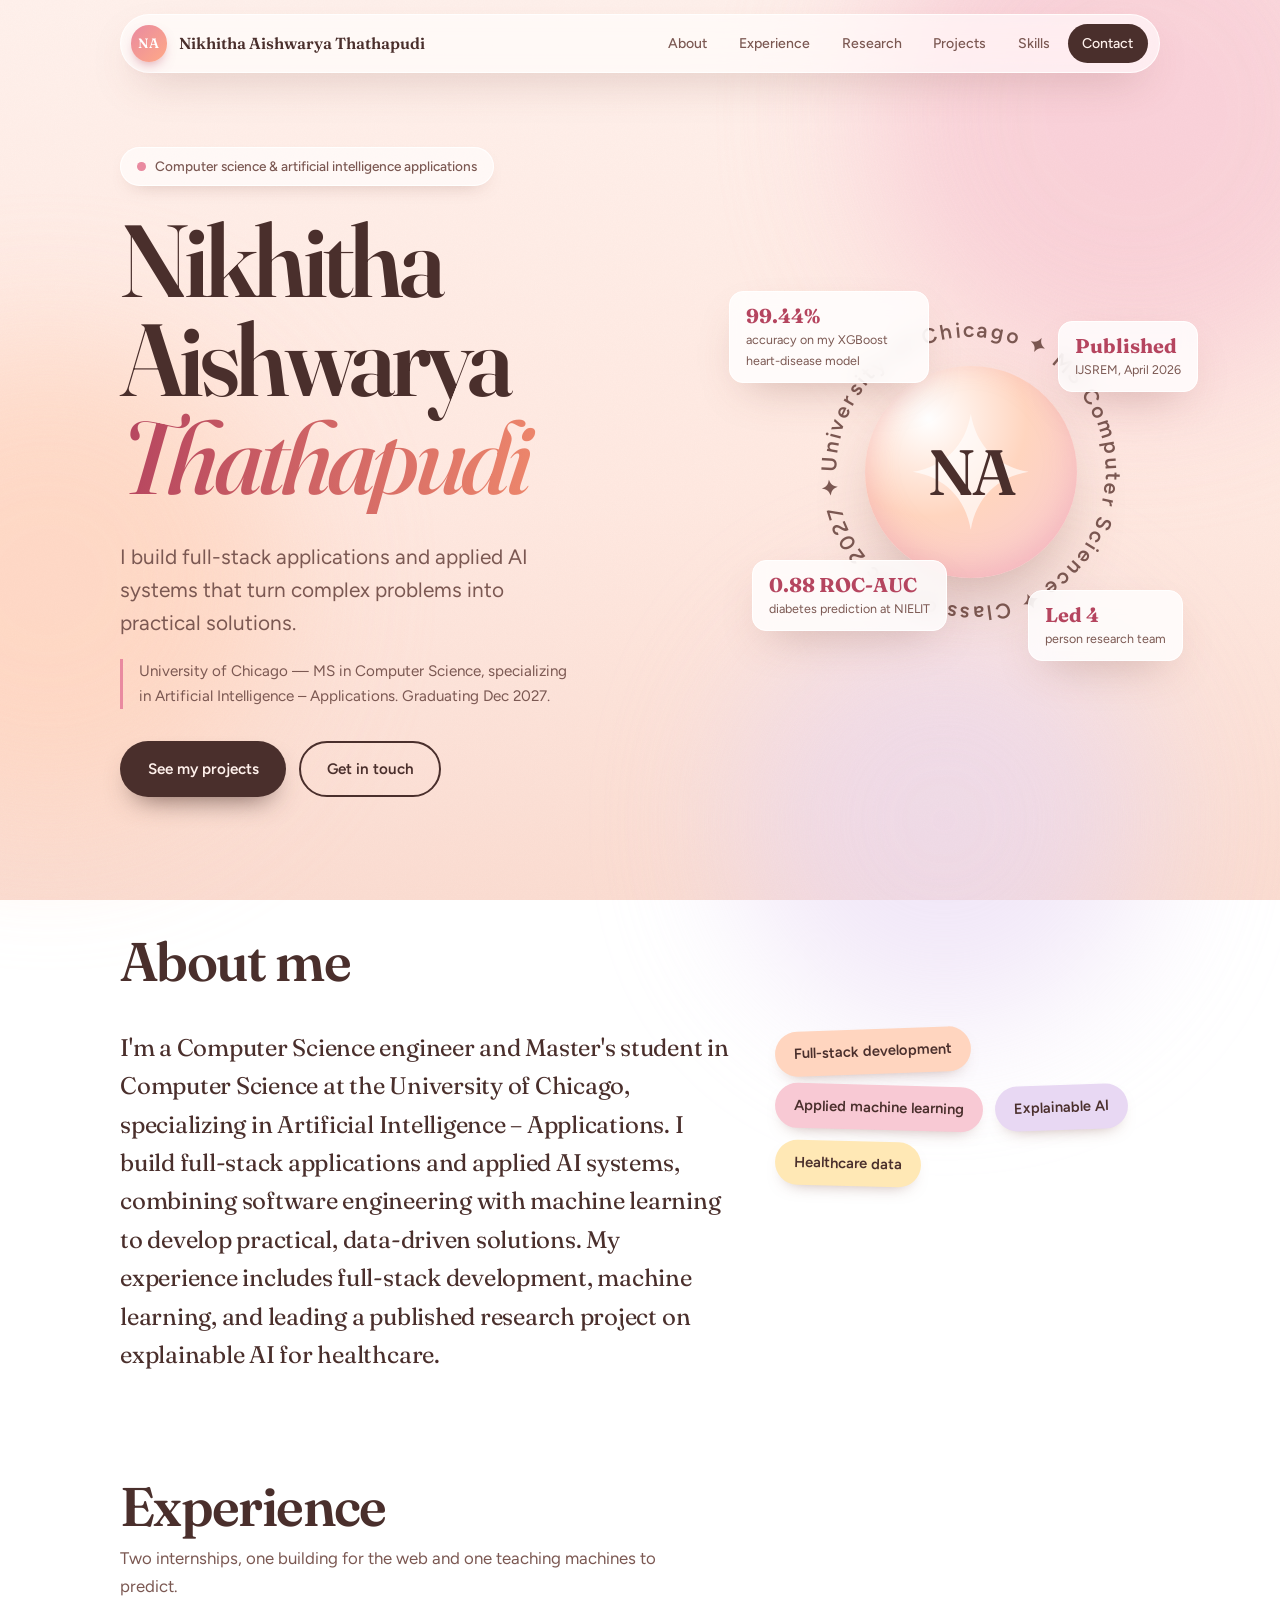
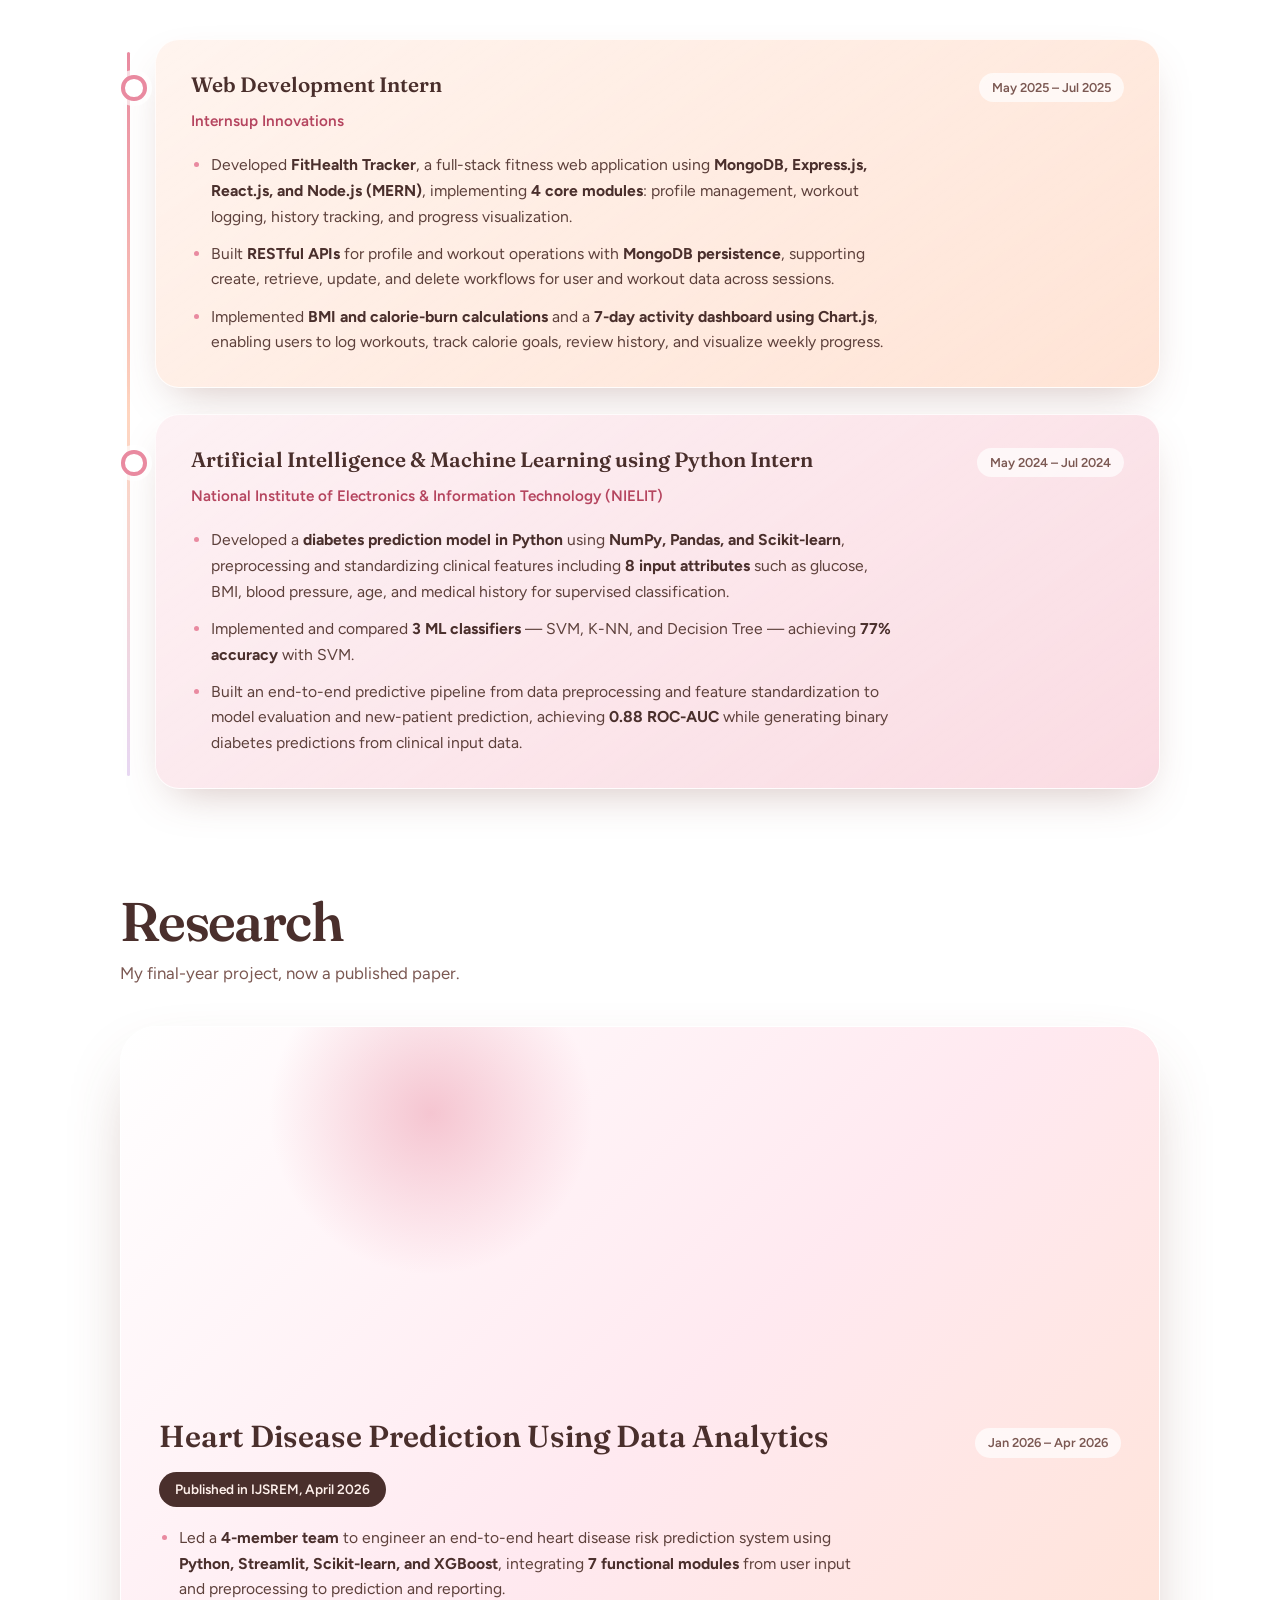
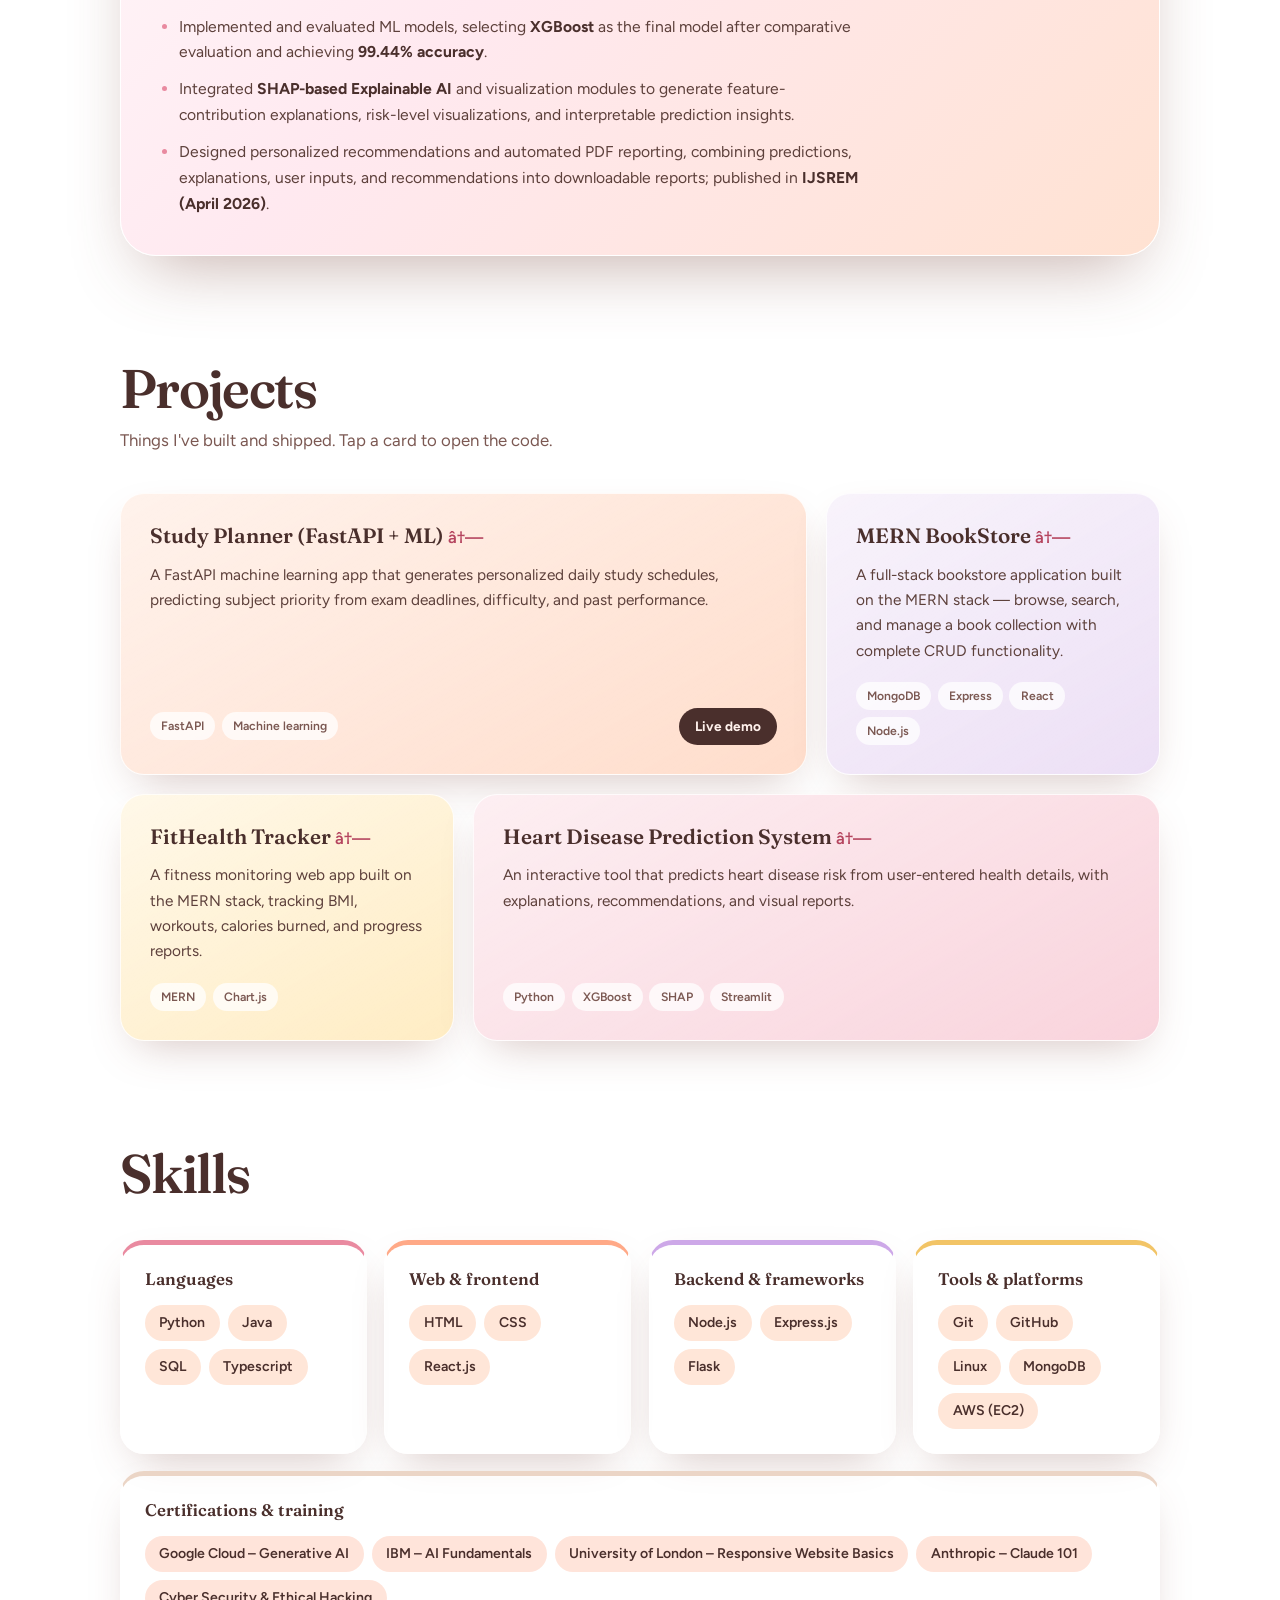
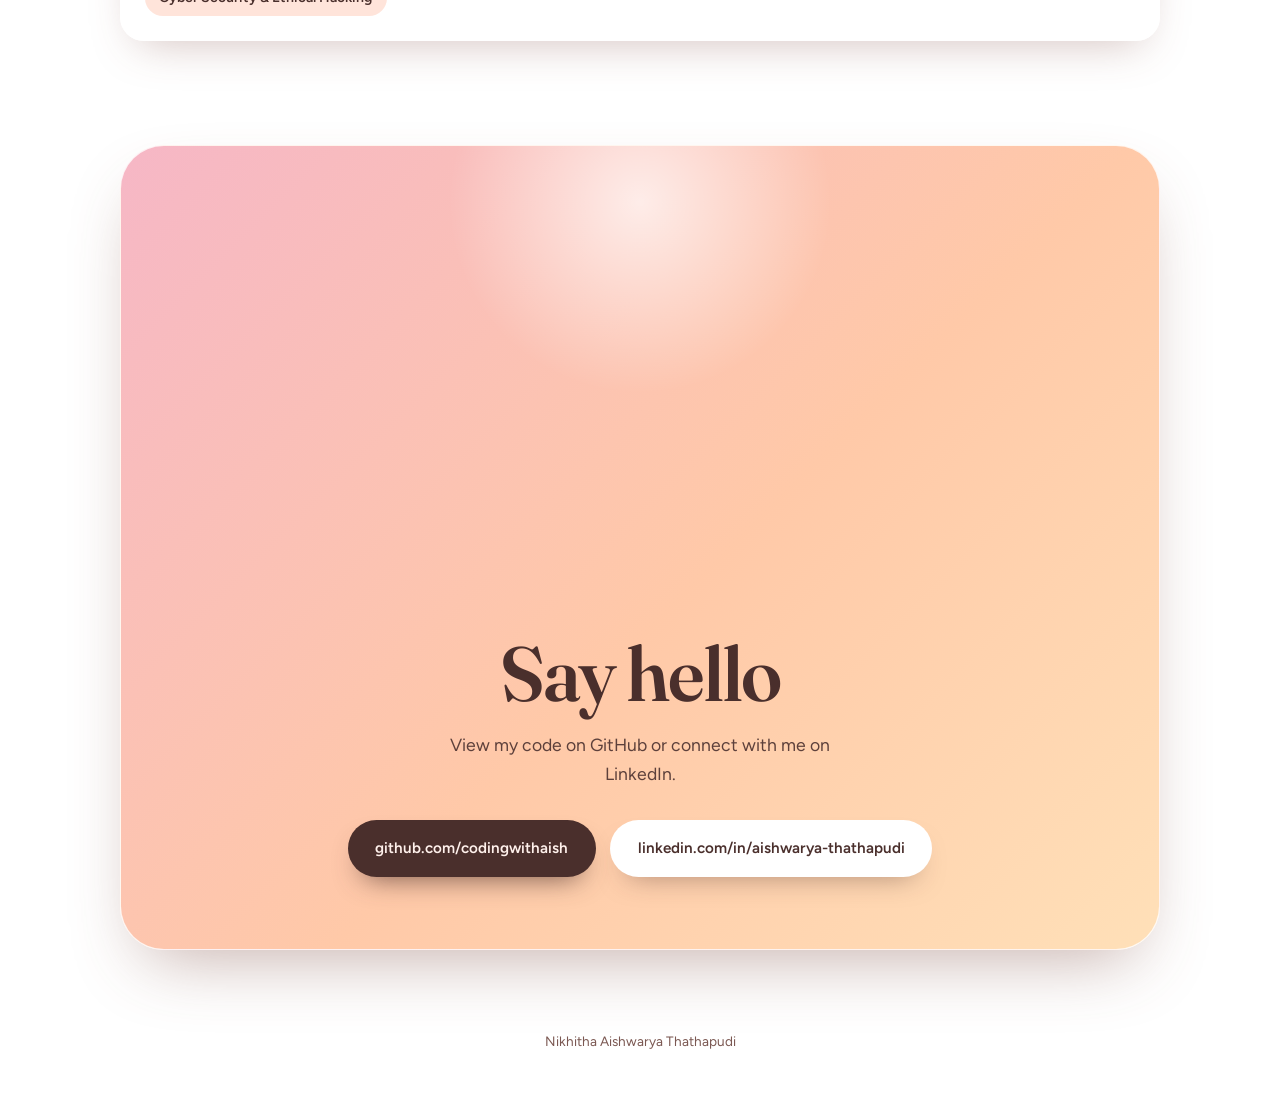
==== commit d6eeb52f: "updated" ====
--- a/index.html
+++ b/index.html
@@ -3,258 +3,331 @@
 <head>
   <meta charset="UTF-8" />
   <meta name="viewport" content="width=device-width, initial-scale=1.0" />
-  <meta name="description" content="Nikhitha Aishwarya Thathapudi — Computer Science, applied AI, full-stack engineering, and research." />
+  <meta name="description" content="Aishwarya Thathapudi — Computer Science engineer and University of Chicago MS student. Full-stack development, applied AI, and published research." />
+  <meta name="theme-color" content="#FFEFEA" />
   <title>Nikhitha Aishwarya Thathapudi — Portfolio</title>
   <link rel="preconnect" href="https://fonts.googleapis.com" />
   <link rel="preconnect" href="https://fonts.gstatic.com" crossorigin />
-  <link href="https://fonts.googleapis.com/css2?family=Source+Serif+4:opsz,wght@8..60,400;8..60,600;8..60,700&family=IBM+Plex+Sans:wght@400;500;600&family=IBM+Plex+Mono:wght@400;500&display=swap" rel="stylesheet" />
-  <link rel="stylesheet" href="styles.css?v=peach-2026" />
+  <link href="https://fonts.googleapis.com/css2?family=Fraunces:ital,opsz,wght@0,9..144,400..700;1,9..144,400..700&family=Figtree:wght@400;500;600;700&display=swap" rel="stylesheet" />
+  <link rel="stylesheet" href="styles.css?v=20261107-1" />
 </head>
-
 <body>
+  <div class="grain" aria-hidden="true"></div>
+  <div class="blob blob-a" aria-hidden="true"></div>
+  <div class="blob blob-b" aria-hidden="true"></div>
+  <div class="blob blob-c" aria-hidden="true"></div>
+
   <header class="site-header">
-    <div class="container topbar">
-      <a class="wordmark" href="#top">Nikhitha Aishwarya Thathapudi</a>
-      <nav>
+    <div class="topbar">
+      <a class="wordmark" href="#top" aria-label="Nikhitha Aishwarya Thathapudi, home">
+        <span class="monogram">NA</span>
+        <span class="wordmark-text">Nikhitha Aishwarya Thathapudi</span>
+      </a>
+      <nav aria-label="Main">
         <a href="#about">About</a>
         <a href="#experience">Experience</a>
         <a href="#research">Research</a>
         <a href="#projects">Projects</a>
         <a href="#skills">Skills</a>
-        <a href="#contact">Contact</a>
+        <a href="#contact" class="nav-cta">Contact</a>
       </nav>
     </div>
   </header>
 
   <main id="top">
-    <section class="hero container">
-  <p class="hero-kicker">COMPUTER SCIENCE · ARTIFICIAL INTELLIGENCE - APPLICATIONS</p>
-
-  <h1>Nikhitha Aishwarya Thathapudi</h1>
-
-  <p class="tagline">
-    I build full-stack applications and applied AI systems
-    that turn complex problems into practical solutions.
-  </p>
-
-  <div class="hero-meta">
-    <span>University of Chicago · MS in Computer Science specializing in</span>
-    <span>Artificial Intelligence - Applications · Dec 2027</span>
-  </div>
-</section>
-
-    <section id="about" class="entry-row container">
-      <p class="field-label">About</p>
-      <div class="field-content">
-        <p>
-          I'm a Computer Science engineer and Master's student in Computer Science at the University of Chicago, specializing in Artificial Intelligence - Applications. I build full-stack applications and applied AI systems, combining software engineering with machine learning to develop practical, data-driven solutions. My experience includes full-stack development, machine learning, and leading a published research project on explainable AI for healthcare.
+
+    <!-- HERO -->
+    <section class="hero">
+      <div class="hero-copy">
+        <p class="hero-kicker"><span class="pulse"></span>Computer science &amp; artificial intelligence applications</p>
+
+        <h1>
+          <span class="h1-line">Nikhitha Aishwarya</span>
+          <span class="h1-line h1-second">Thathapudi</span>
+        </h1>
+
+        <p class="tagline">
+          I build full-stack applications and applied AI systems
+          that turn complex problems into practical solutions.
         </p>
-      </div>
-    </section>
-    
-    <section id="experience" class="entry-row container">
-  <p class="field-label">Experience</p>
-
-  <div class="field-content">
-
-    <article class="role">
-      <div class="role-head">
-        <h3>
-          Web Development Intern
-          <span class="role-org">Internsup Innovations</span>
-        </h3>
-        <p class="role-dates">May 2025 – Jul 2025</p>
-      </div>
-
-      <ul>
-        <li>
-          Developed <strong>FitHealth Tracker</strong>, a full-stack fitness web
-          application using <strong>MongoDB, Express.js, React.js, and
-          Node.js (MERN)</strong>, implementing <strong>4 core modules</strong>:
-          profile management, workout logging, history tracking, and progress visualization.
-        </li>
-
-        <li>
-          Built <strong>RESTful APIs</strong> for profile and workout operations
-          with <strong>MongoDB persistence</strong>, supporting create, retrieve,
-          update, and delete workflows for user and workout data across sessions.
-        </li>
-
-        <li>
-          Implemented <strong>BMI and calorie-burn calculations</strong> and a
-          <strong>7-day activity dashboard using Chart.js</strong>, enabling users
-          to log workouts, track calorie goals, review history, and visualize weekly progress.
-        </li>
-      </ul>
-    </article>
-
-
-    <article class="role">
-      <div class="role-head">
-        <h3>
-          Artificial Intelligence &amp; Machine Learning using Python Intern
-          <span class="role-org">
-            National Institute of Electronics &amp; Information Technology (NIELIT)
-          </span>
-        </h3>
-
-        <p class="role-dates">May 2024 – Jul 2024</p>
-      </div>
-
-      <ul>
-        <li>
-          Developed a <strong>diabetes prediction model in Python</strong> using
-          <strong>NumPy, Pandas, and Scikit-learn</strong>, preprocessing and
-          standardizing clinical features including <strong>8 input attributes</strong>
-          such as glucose, BMI, blood pressure, age, and medical history for supervised classification.
-        </li>
-
-        <li>
-          Implemented and compared <strong>3 ML classifiers</strong> —
-          SVM, K-NN, and Decision Tree — achieving <strong>77% accuracy</strong>
-          with SVM.
-        </li>
-
-        <li>
-          Built an end-to-end predictive pipeline from data preprocessing and
-          feature standardization to model evaluation and new-patient prediction,
-          achieving <strong>0.88 ROC-AUC</strong> while generating binary diabetes
-          predictions from clinical input data.
-        </li>
-      </ul>
-    </article>
-
-  </div>
-</section>
-
-    <section id="research" class="entry-row container">
-  <p class="field-label">Research</p>
-
-  <div class="field-content">
-
-    <article class="role">
-
-      <div class="role-head">
-        <h3>
-          Heart Disease Prediction Using Data Analytics
-        </h3>
-
-        <p class="role-dates">Jan 2026 – Apr 2026</p>
-      </div>
-
-      <ul>
-        <li>
-          Led a <strong>4-member team</strong> to engineer an end-to-end
-          heart disease risk prediction system using <strong>Python,
-          Streamlit, Scikit-learn, and XGBoost</strong>, integrating
-          <strong>7 functional modules</strong> from user input and
-          preprocessing to prediction and reporting.
-        </li>
-
-        <li>
-          Implemented and evaluated ML models, selecting
-          <strong>XGBoost</strong> as the final model after comparative
-          evaluation and achieving <strong>99.44% accuracy</strong>.
-        </li>
-
-        <li>
-          Integrated <strong>SHAP-based Explainable AI</strong> and visualization
-          modules to generate feature-contribution explanations, risk-level
-          visualizations, and interpretable prediction insights.
-        </li>
-
-        <li>
-          Designed personalized recommendations and automated PDF reporting,
-          combining predictions, explanations, user inputs, and recommendations
-          into downloadable reports; published in
-          <strong>IJSREM (April 2026)</strong>.
-        </li>
-      </ul>
-
-    </article>
-
-  </div>
-</section>
-
-    <section id="projects" class="entry-row container">
-      <p class="field-label">Projects</p>
-      <div class="field-content">
-        <article class="project">
+
+        <p class="hero-meta">
+          University of Chicago — MS in Computer Science, specializing in
+          Artificial Intelligence – Applications. Graduating Dec 2027.
+        </p>
+
+        <div class="hero-actions">
+          <a class="btn btn-solid" href="#projects">See my projects</a>
+          <a class="btn btn-ghost" href="#contact">Get in touch</a>
+        </div>
+      </div>
+
+      <div class="hero-stage" aria-hidden="false">
+        <div class="badge">
+          <svg class="badge-ring" viewBox="0 0 200 200" aria-hidden="true">
+            <defs>
+              <path id="circ" d="M100,100 m-80,0 a80,80 0 1,1 160,0 a80,80 0 1,1 -160,0" />
+            </defs>
+            <text>
+              <textPath href="#circ" textLength="498" lengthAdjust="spacing">University of Chicago ✦ MS Computer Science ✦ Class of Dec 2027 ✦ </textPath>
+            </text>
+          </svg>
+          <div class="badge-core">
+            <svg viewBox="0 0 100 100" class="badge-star" aria-hidden="true">
+              <path d="M50 6 C54 30 70 46 94 50 C70 54 54 70 50 94 C46 70 30 54 6 50 C30 46 46 30 50 6Z" />
+            </svg>
+            <span>NA</span>
+          </div>
+        </div>
+
+        <div class="chip chip-1"><strong>99.44%</strong><span>accuracy on my XGBoost heart-disease model</span></div>
+        <div class="chip chip-2"><strong>Published</strong><span>IJSREM, April 2026</span></div>
+        <div class="chip chip-3"><strong>0.88 ROC-AUC</strong><span>diabetes prediction at NIELIT</span></div>
+        <div class="chip chip-4"><strong>Led 4</strong><span>person research team</span></div>
+      </div>
+    </section>
+
+    <!-- ABOUT -->
+    <section id="about" class="section">
+      <div class="section-head">
+        <h2>About me</h2>
+      </div>
+      <div class="about-grid">
+        <p class="about-text">
+          I'm a Computer Science engineer and Master's student in Computer Science at the University of Chicago, specializing in Artificial Intelligence – Applications. I build full-stack applications and applied AI systems, combining software engineering with machine learning to develop practical, data-driven solutions. My experience includes full-stack development, machine learning, and leading a published research project on explainable AI for healthcare.
+        </p>
+        <ul class="about-pills" aria-label="Focus areas">
+          <li class="pill tint-peach">Full-stack development</li>
+          <li class="pill tint-rose">Applied machine learning</li>
+          <li class="pill tint-lilac">Explainable AI</li>
+          <li class="pill tint-butter">Healthcare data</li>
+        </ul>
+      </div>
+    </section>
+
+    <!-- EXPERIENCE -->
+    <section id="experience" class="section">
+      <div class="section-head">
+        <h2>Experience</h2>
+        <p>Two internships, one building for the web and one teaching machines to predict.</p>
+      </div>
+
+      <div class="timeline">
+
+        <article class="role tint-peach">
+          <div class="role-head">
+            <h3>Web Development Intern</h3>
+            <p class="role-dates">May 2025 – Jul 2025</p>
+          </div>
+          <p class="role-org">Internsup Innovations</p>
+          <ul>
+            <li>
+              Developed <strong>FitHealth Tracker</strong>, a full-stack fitness web
+              application using <strong>MongoDB, Express.js, React.js, and
+              Node.js (MERN)</strong>, implementing <strong>4 core modules</strong>:
+              profile management, workout logging, history tracking, and progress visualization.
+            </li>
+            <li>
+              Built <strong>RESTful APIs</strong> for profile and workout operations
+              with <strong>MongoDB persistence</strong>, supporting create, retrieve,
+              update, and delete workflows for user and workout data across sessions.
+            </li>
+            <li>
+              Implemented <strong>BMI and calorie-burn calculations</strong> and a
+              <strong>7-day activity dashboard using Chart.js</strong>, enabling users
+              to log workouts, track calorie goals, review history, and visualize weekly progress.
+            </li>
+          </ul>
+        </article>
+
+        <article class="role tint-rose">
+          <div class="role-head">
+            <h3>Artificial Intelligence &amp; Machine Learning using Python Intern</h3>
+            <p class="role-dates">May 2024 – Jul 2024</p>
+          </div>
+          <p class="role-org">National Institute of Electronics &amp; Information Technology (NIELIT)</p>
+          <ul>
+            <li>
+              Developed a <strong>diabetes prediction model in Python</strong> using
+              <strong>NumPy, Pandas, and Scikit-learn</strong>, preprocessing and
+              standardizing clinical features including <strong>8 input attributes</strong>
+              such as glucose, BMI, blood pressure, age, and medical history for supervised classification.
+            </li>
+            <li>
+              Implemented and compared <strong>3 ML classifiers</strong> —
+              SVM, K-NN, and Decision Tree — achieving <strong>77% accuracy</strong>
+              with SVM.
+            </li>
+            <li>
+              Built an end-to-end predictive pipeline from data preprocessing and
+              feature standardization to model evaluation and new-patient prediction,
+              achieving <strong>0.88 ROC-AUC</strong> while generating binary diabetes
+              predictions from clinical input data.
+            </li>
+          </ul>
+        </article>
+
+      </div>
+    </section>
+
+    <!-- RESEARCH -->
+    <section id="research" class="section">
+      <div class="section-head">
+        <h2>Research</h2>
+        <p>My final-year project, now a published paper.</p>
+      </div>
+
+      <article class="research-card">
+        <div class="research-glow" aria-hidden="true"></div>
+        <div class="role-head">
+          <h3>Heart Disease Prediction Using Data Analytics</h3>
+          <p class="role-dates">Jan 2026 – Apr 2026</p>
+        </div>
+        <p class="published-badge">Published in IJSREM, April 2026</p>
+        <ul>
+          <li>
+            Led a <strong>4-member team</strong> to engineer an end-to-end
+            heart disease risk prediction system using <strong>Python,
+            Streamlit, Scikit-learn, and XGBoost</strong>, integrating
+            <strong>7 functional modules</strong> from user input and
+            preprocessing to prediction and reporting.
+          </li>
+          <li>
+            Implemented and evaluated ML models, selecting
+            <strong>XGBoost</strong> as the final model after comparative
+            evaluation and achieving <strong>99.44% accuracy</strong>.
+          </li>
+          <li>
+            Integrated <strong>SHAP-based Explainable AI</strong> and visualization
+            modules to generate feature-contribution explanations, risk-level
+            visualizations, and interpretable prediction insights.
+          </li>
+          <li>
+            Designed personalized recommendations and automated PDF reporting,
+            combining predictions, explanations, user inputs, and recommendations
+            into downloadable reports; published in
+            <strong>IJSREM (April 2026)</strong>.
+          </li>
+        </ul>
+      </article>
+    </section>
+
+    <!-- PROJECTS -->
+    <section id="projects" class="section">
+      <div class="section-head">
+        <h2>Projects</h2>
+        <p>Things I've built and shipped. Tap a card to open the code.</p>
+      </div>
+
+      <div class="bento">
+        <article class="project tint-peach span-4">
+          <h3><a href="https://github.com/codingwithaish/Fast-API-ML-study-planner" target="_blank" rel="noreferrer">Study Planner (FastAPI + ML)</a></h3>
+          <p>A FastAPI machine learning app that generates personalized daily study schedules, predicting subject priority from exam deadlines, difficulty, and past performance.</p>
+          <div class="project-foot">
+            <ul class="tags"><li>FastAPI</li><li>Machine learning</li></ul>
+            <a class="live" href="https://ml-study-planner-for-students.onrender.com/" target="_blank" rel="noreferrer">Live demo</a>
+          </div>
+        </article>
+
+        <article class="project tint-lilac span-2">
           <h3><a href="https://github.com/codingwithaish/MERN-BookStore" target="_blank" rel="noreferrer">MERN BookStore</a></h3>
           <p>A full-stack bookstore application built on the MERN stack — browse, search, and manage a book collection with complete CRUD functionality.</p>
-        </article>
-        <article class="project">
-          <h3><a href="https://github.com/codingwithaish/Fast-API-ML-study-planner" target="_blank" rel="noreferrer">Study Planner (FastAPI + ML)</a></h3>
-          <p>A FastAPI machine learning app that generates personalized daily study schedules, predicting subject priority from exam deadlines, difficulty, and past performance. <a href="https://ml-study-planner-for-students.onrender.com/" target="_blank" rel="noreferrer">Live demo</a>.</p>
-        </article>
-        <article class="project">
+          <ul class="tags"><li>MongoDB</li><li>Express</li><li>React</li><li>Node.js</li></ul>
+        </article>
+
+        <article class="project tint-butter span-2">
           <h3><a href="https://github.com/codingwithaish/FitHealth-Tracker-MERN" target="_blank" rel="noreferrer">FitHealth Tracker</a></h3>
           <p>A fitness monitoring web app built on the MERN stack, tracking BMI, workouts, calories burned, and progress reports.</p>
-        </article>
-        <article class="project">
+          <ul class="tags"><li>MERN</li><li>Chart.js</li></ul>
+        </article>
+
+        <article class="project tint-rose span-4">
           <h3><a href="https://github.com/codingwithaish/Heart-disease-prediction-system" target="_blank" rel="noreferrer">Heart Disease Prediction System</a></h3>
           <p>An interactive tool that predicts heart disease risk from user-entered health details, with explanations, recommendations, and visual reports.</p>
-        </article>
-      </div>
-    </section>
-
-  <section id="skills" class="entry-row container">
-  <p class="field-label">Skills</p>
-
-  <div class="field-content">
-
-    <dl class="facts skills-facts">
-
-      <div class="fact-row">
-        <dt>Technical Languages</dt>
-        <dd>Python, Java, SQL, Typescript</dd>
-      </div>
-
-      <div class="fact-row">
-        <dt>Web/Frontend</dt>
-        <dd>HTML, CSS, React.js</dd>
-      </div>
-
-      <div class="fact-row">
-        <dt>Backend &amp; Frameworks</dt>
-        <dd>Node.js, Express.js, Flask</dd>
-      </div>
-
-      <div class="fact-row">
-        <dt>Tools &amp; Platforms</dt>
-        <dd>Git, GitHub, Linux, MongoDB, AWS (EC2)</dd>
-      </div>
-
-      <div class="fact-row">
-        <dt>Certifications/Training</dt>
-        <dd>
-          Google Cloud – Generative AI; IBM – AI Fundamentals;
-          University of London - Responsive Website Basics;
-          Anthropic - Claude 101; Cyber Security &amp; Ethical Hacking
-        </dd>
-      </div>
-
-    </dl>
-
-  </div>
-</section>
-
-    <section id="contact" class="entry-row container">
-      <p class="field-label">Contact</p>
-      <div class="field-content">
-        <p>View my GitHub and LinkedIn here...</p>
-        <p class="link-list">
-          <a href="https://github.com/codingwithaish" target="_blank" rel="noreferrer">github.com/codingwithaish</a>
-          <a href="https://linkedin.com/in/aishwarya-thathapudi" target="_blank" rel="noreferrer">linkedin.com/in/aishwarya-thathapudi</a>
-        </p>
+          <ul class="tags"><li>Python</li><li>XGBoost</li><li>SHAP</li><li>Streamlit</li></ul>
+        </article>
+      </div>
+    </section>
+
+    <!-- SKILLS -->
+    <section id="skills" class="section">
+      <div class="section-head">
+        <h2>Skills</h2>
+      </div>
+
+      <div class="skills-grid">
+        <div class="skill-card">
+          <h3>Languages</h3>
+          <ul class="chips"><li>Python</li><li>Java</li><li>SQL</li><li>Typescript</li></ul>
+        </div>
+        <div class="skill-card">
+          <h3>Web &amp; frontend</h3>
+          <ul class="chips"><li>HTML</li><li>CSS</li><li>React.js</li></ul>
+        </div>
+        <div class="skill-card">
+          <h3>Backend &amp; frameworks</h3>
+          <ul class="chips"><li>Node.js</li><li>Express.js</li><li>Flask</li></ul>
+        </div>
+        <div class="skill-card">
+          <h3>Tools &amp; platforms</h3>
+          <ul class="chips"><li>Git</li><li>GitHub</li><li>Linux</li><li>MongoDB</li><li>AWS (EC2)</li></ul>
+        </div>
+        <div class="skill-card skill-wide">
+          <h3>Certifications &amp; training</h3>
+          <ul class="chips chips-soft">
+            <li>Google Cloud – Generative AI</li>
+            <li>IBM – AI Fundamentals</li>
+            <li>University of London – Responsive Website Basics</li>
+            <li>Anthropic – Claude 101</li>
+            <li>Cyber Security &amp; Ethical Hacking</li>
+          </ul>
+        </div>
+      </div>
+    </section>
+
+    <!-- CONTACT -->
+    <section id="contact" class="section">
+      <div class="contact-card">
+        <div class="contact-glow" aria-hidden="true"></div>
+        <h2>Say hello</h2>
+        <p>View my code on GitHub or connect with me on LinkedIn.</p>
+        <div class="contact-links">
+          <a class="btn btn-solid" href="https://github.com/codingwithaish" target="_blank" rel="noreferrer">github.com/codingwithaish</a>
+          <a class="btn btn-light" href="https://linkedin.com/in/aishwarya-thathapudi" target="_blank" rel="noreferrer">linkedin.com/in/aishwarya-thathapudi</a>
+        </div>
       </div>
     </section>
   </main>
 
   <footer>
-    <div class="container">
-      <p>Nikhitha Aishwarya Thathapudi</p>
-    </div>
+    <p>Nikhitha Aishwarya Thathapudi</p>
   </footer>
+
+  <script>
+    // Pastel cursor sparkles (skipped on touch screens and for reduced motion)
+    (function () {
+      var reduce = window.matchMedia("(prefers-reduced-motion: reduce)").matches;
+      var fine = window.matchMedia("(hover: hover) and (pointer: fine)").matches;
+      if (reduce || !fine) return;
+
+      var colors = ["#F7A8B8", "#FFBE98", "#E3C8F2", "#FFD98A", "#FFFFFF"];
+      var last = 0;
+
+      document.addEventListener("mousemove", function (e) {
+        var now = Date.now();
+        if (now - last < 28) return;
+        last = now;
+
+        var s = document.createElement("span");
+        s.className = "cursor-sparkle";
+        s.style.left = e.clientX + "px";
+        s.style.top = e.clientY + "px";
+        s.style.setProperty("--c", colors[Math.floor(Math.random() * colors.length)]);
+        s.style.setProperty("--dx", (Math.random() * 30 - 15) + "px");
+        document.body.appendChild(s);
+        setTimeout(function () { s.remove(); }, 800);
+      });
+    })();
+  </script>
 </body>
 </html>
--- a/styles.css
+++ b/styles.css
@@ -1,225 +1,390 @@
-/* A warm editorial portfolio — peach, rose, cocoa, and soft cream */
+/* ============ Tokens ============ */
 :root {
-  --paper: #fff8f2;
-  --paper-soft: #fff0e8;
-  --ink: #4d302d;
-  --ink-soft: #80635d;
-  --line: rgba(110, 66, 56, 0.16);
-  --accent: #c66e68;
-  --accent-bright: #e4a09a;
-  --accent-tint: rgba(198, 110, 104, 0.11);
-  --peach: #f5c8b4;
-  --rose: #f1d4d6;
-  --cocoa: #704a43;
-  --serif: "Source Serif 4", Georgia, serif;
-  --sans: "IBM Plex Sans", -apple-system, "Segoe UI", sans-serif;
-  --mono: "IBM Plex Mono", "SFMono-Regular", monospace;
+  --blush: #FFF1EC;
+  --blush-deep: #FFE4DA;
+  --peach: #FFD5BF;
+  --peach-soft: #FFE6D8;
+  --rose: #F8C9D4;
+  --rose-deep: #E98AA0;
+  --lilac: #E8D8F3;
+  --butter: #FFE8B5;
+  --sand: #EBD5C6;
+
+  --mocha: #4A2F2C;
+  --cocoa: #7B5852;
+  --berry: #B5455F;
+
+  --white-glass: rgba(255, 255, 255, 0.62);
+  --line: rgba(74, 47, 44, 0.12);
+  --shadow: 0 18px 45px -18px rgba(122, 70, 60, 0.35);
+  --shadow-lg: 0 30px 70px -25px rgba(122, 70, 60, 0.45);
+
+  --display: "Fraunces", Georgia, serif;
+  --body: "Figtree", -apple-system, "Segoe UI", sans-serif;
+
+  --r-sm: 14px;
+  --r-md: 24px;
+  --r-lg: 36px;
 }
 
 * { box-sizing: border-box; }
+
 html { scroll-behavior: smooth; scroll-padding-top: 6.5rem; }
+
 body {
   margin: 0;
-  color: var(--ink);
-  font-family: var(--sans);
-  line-height: 1.7;
-  background:
-    radial-gradient(ellipse at 8% 8%, rgba(245, 200, 180, .52), transparent 32rem),
-    radial-gradient(ellipse at 94% 22%, rgba(241, 212, 214, .62), transparent 34rem),
-    var(--paper);
+  font-family: var(--body);
+  color: var(--mocha);
+  background: linear-gradient(180deg, var(--blush) 0%, #FFE9E1 55%, #FBDDD2 100%);
   background-attachment: fixed;
-}
-a { color: var(--cocoa); }
-::selection { background: #e9b8ad; color: #432622; }
-.container { width: min(1080px, calc(100% - 3.5rem)); margin: 0 auto; }
-
-/* Header */
+  line-height: 1.65;
+  overflow-x: hidden;
+}
+
+a { color: inherit; }
+
+/* ============ Atmosphere ============ */
+.grain {
+  position: fixed; inset: 0; z-index: 1; pointer-events: none; opacity: 0.35; mix-blend-mode: multiply;
+  background-image: url("data:image/svg+xml;utf8,<svg xmlns='http://www.w3.org/2000/svg' width='160' height='160'><filter id='n'><feTurbulence type='fractalNoise' baseFrequency='0.9' numOctaves='2' stitchTiles='stitch'/><feColorMatrix values='0 0 0 0 0.45  0 0 0 0 0.3  0 0 0 0 0.28  0 0 0 0.09 0'/></filter><rect width='100%' height='100%' filter='url(%23n)'/></svg>");
+}
+
+.blob {
+  position: fixed; z-index: 0; border-radius: 50%; filter: blur(70px); pointer-events: none; opacity: 0.75;
+}
+.blob-a { width: 34rem; height: 34rem; background: var(--rose);  top: -10rem; right: -8rem; }
+.blob-b { width: 30rem; height: 30rem; background: var(--peach); top: 38%;    left: -12rem; }
+.blob-c { width: 26rem; height: 26rem; background: var(--lilac); bottom: -8rem; right: 10%; opacity: 0.6; }
+
+main, footer, .site-header { position: relative; z-index: 2; }
+
+/* ============ Header ============ */
 .site-header {
-  position: sticky; top: 0; z-index: 1000;
-  background: rgba(255, 248, 242, .82);
-  backdrop-filter: blur(18px); -webkit-backdrop-filter: blur(18px);
-  border-bottom: 1px solid var(--line);
-}
+  position: sticky; top: 0.9rem; z-index: 1000;
+  padding: 0 1rem;
+}
+
 .topbar {
-  min-height: 5rem; display: flex; align-items: center; justify-content: space-between;
-  flex-wrap: wrap; gap: .8rem 2rem; padding: .8rem 0;
-}
-.wordmark {
-  font-family: var(--serif); font-size: 1.05rem; font-weight: 700;
-  text-decoration: none; color: var(--ink); letter-spacing: -.02em;
-}
-.wordmark:hover { color: var(--accent); }
-nav { display: flex; gap: 1.35rem; flex-wrap: wrap; }
+  max-width: 1040px; margin: 0 auto;
+  display: flex; align-items: center; justify-content: space-between; gap: 1rem;
+  padding: 0.55rem 0.7rem 0.55rem 0.6rem;
+  background: var(--white-glass);
+  backdrop-filter: blur(16px) saturate(1.3);
+  -webkit-backdrop-filter: blur(16px) saturate(1.3);
+  border: 1px solid rgba(255, 255, 255, 0.8);
+  border-radius: 999px;
+  box-shadow: var(--shadow);
+}
+
+.wordmark { display: flex; align-items: center; gap: 0.7rem; text-decoration: none; font-family: var(--display); font-weight: 600; font-size: 1rem; }
+
+.monogram {
+  display: grid; place-items: center;
+  width: 2.3rem; height: 2.3rem; border-radius: 50%;
+  background: linear-gradient(135deg, var(--rose-deep), #FFA987);
+  color: #fff; font-size: 0.85rem; letter-spacing: 0.02em;
+  box-shadow: 0 6px 14px -6px rgba(181, 69, 95, 0.7);
+}
+
+nav { display: flex; gap: 0.2rem; }
+
 nav a {
-  position: relative; text-decoration: none; font-size: .78rem;
-  letter-spacing: .035em; color: var(--ink-soft); padding-bottom: 4px;
-  transition: color .25s ease;
-}
-nav a::after {
-  content: ""; position: absolute; left: 0; bottom: 0; width: 0; height: 2px;
-  border-radius: 99px; background: var(--accent); transition: width .25s ease;
-}
-nav a:hover, nav a:focus-visible { color: var(--ink); }
-nav a:hover::after, nav a:focus-visible::after { width: 100%; }
-
-/* Hero */
+  text-decoration: none; font-size: 0.88rem; font-weight: 500; color: var(--cocoa);
+  padding: 0.5rem 0.9rem; border-radius: 999px;
+  transition: background 0.2s ease, color 0.2s ease;
+}
+nav a:hover, nav a:focus-visible { background: var(--peach-soft); color: var(--mocha); }
+nav .nav-cta { background: var(--mocha); color: var(--blush); }
+nav .nav-cta:hover, nav .nav-cta:focus-visible { background: var(--berry); color: #fff; }
+
+/* ============ Layout ============ */
+.hero, .section {
+  width: min(1040px, calc(100% - 2.5rem));
+  margin: 0 auto;
+}
+
+.section { padding: 5.5rem 0 1rem; }
+
+.section-head { margin-bottom: 2.4rem; }
+.section-head p { margin: 0.6rem 0 0; color: var(--cocoa); font-size: 1.05rem; max-width: 52ch; }
+
+h2 {
+  font-family: var(--display); font-weight: 600;
+  font-size: clamp(2.2rem, 5vw, 3.4rem); line-height: 1.05; letter-spacing: -0.03em; margin: 0;
+}
+
+h3 { font-family: var(--display); font-weight: 600; font-size: 1.3rem; line-height: 1.25; margin: 0; }
+
+/* Tints */
+.tint-peach  { --tint: var(--peach);  }
+.tint-rose   { --tint: var(--rose);   }
+.tint-lilac  { --tint: var(--lilac);  }
+.tint-butter { --tint: var(--butter); }
+.tint-sand   { --tint: var(--sand);   }
+
+/* ============ Hero ============ */
 .hero {
-  position: relative; isolation: isolate;
-  padding: clamp(5.5rem, 11vw, 9rem) 0 5.5rem;
-}
-.hero::before {
-  content: ""; position: absolute; z-index: -1; width: 350px; height: 350px;
-  top: 2rem; right: -3rem; border-radius: 50%;
-  background: linear-gradient(135deg, rgba(245, 200, 180, .68), rgba(241, 212, 214, .34));
-  filter: blur(2px); opacity: .72; pointer-events: none;
-}
-.hero::after {
-  content: "✳"; position: absolute; z-index: -1; right: 3.2rem; top: 5.5rem;
-  font-size: clamp(5rem, 11vw, 9rem); line-height: 1; color: rgba(198, 110, 104, .32);
-  transform: rotate(-12deg); pointer-events: none;
-}
+  display: grid; grid-template-columns: 1.25fr 0.75fr; align-items: center; gap: 2rem;
+  padding: 5.5rem 0 3rem; min-height: 82vh;
+}
+
 .hero-kicker {
-  display: inline-flex; align-items: center; gap: .65rem;
-  font-family: var(--mono); font-size: .7rem; letter-spacing: .12em;
-  color: var(--accent); text-transform: uppercase; margin: 0 0 1.5rem;
-}
-.hero-kicker::before { content: ""; width: 2rem; height: 1px; background: var(--accent); }
+  display: inline-flex; align-items: center; gap: 0.6rem; margin: 0 0 1.6rem;
+  padding: 0.45rem 1rem; font-size: 0.85rem; font-weight: 500; color: var(--cocoa);
+  background: var(--white-glass); border: 1px solid rgba(255,255,255,0.9); border-radius: 999px;
+  box-shadow: 0 8px 20px -12px rgba(122, 70, 60, 0.4);
+}
+.pulse { width: 0.55rem; height: 0.55rem; border-radius: 50%; background: var(--rose-deep); animation: pulse 2.2s ease-in-out infinite; }
+@keyframes pulse { 0%,100% { box-shadow: 0 0 0 0 rgba(233,138,160,0.6); } 50% { box-shadow: 0 0 0 8px rgba(233,138,160,0); } }
+
 h1 {
-  max-width: 900px; margin: 0 0 1.5rem;
-  font-family: var(--serif); font-weight: 600; font-size: clamp(3.25rem, 8.5vw, 7rem);
-  line-height: .98; letter-spacing: -.055em; color: var(--ink);
-  text-wrap: balance;
-}
-.tagline {
-  max-width: 54ch; margin: 0 0 2.3rem; color: var(--ink-soft);
-  font-size: clamp(1.05rem, 2vw, 1.28rem); line-height: 1.8;
-}
-.hero-meta {
-  display: flex; flex-wrap: wrap; gap: .45rem .7rem; max-width: 680px;
-  font-family: var(--mono); font-size: .72rem; color: var(--cocoa);
-}
-.hero-meta span {
-  padding: .55rem .8rem; border: 1px solid rgba(198, 110, 104, .2);
-  border-radius: 999px; background: rgba(255, 255, 255, .58);
-}
-
-/* Editorial section rhythm */
-.entry-row {
-  display: grid; grid-template-columns: 11rem minmax(0, 1fr); gap: 2.5rem;
-  padding: 5rem 0; border-top: 1px solid var(--line);
-}
-.field-label {
-  position: sticky; top: 7rem; align-self: start;
-  font-family: var(--mono); font-size: .7rem; letter-spacing: .13em;
-  text-transform: uppercase; color: var(--accent); margin: 0; padding-top: .45rem;
-}
-.field-content { min-width: 0; }
-.field-content > p {
-  max-width: 70ch; color: var(--ink-soft); font-size: 1rem; margin: 0 0 1.2rem;
-}
-.field-content > p:last-child { margin-bottom: 0; }
-
-/* Experience & research cards */
-.role, .project {
-  position: relative; overflow: hidden; margin-bottom: 1.4rem; padding: 2rem;
-  border: 1px solid rgba(126, 76, 66, .14); border-radius: 1.35rem;
-  background: linear-gradient(145deg, rgba(255,255,255,.88), rgba(255,241,233,.72));
-  box-shadow: 0 8px 28px rgba(105, 62, 52, .045);
-  transition: transform .3s ease, border-color .3s ease, box-shadow .3s ease;
-}
-.role:last-child, .project:last-child { margin-bottom: 0; }
-.role::before, .project::before {
-  content: ""; position: absolute; left: 0; top: 1.5rem; bottom: 1.5rem;
-  width: 3px; border-radius: 0 99px 99px 0;
-  background: linear-gradient(var(--peach), var(--accent-bright));
-  transform: scaleY(.35); transform-origin: center; opacity: .65; transition: transform .3s ease;
-}
-.role:hover, .project:hover {
-  transform: translateY(-5px); border-color: rgba(198, 110, 104, .35);
-  box-shadow: 0 18px 42px rgba(105, 62, 52, .1);
-}
-.role:hover::before, .project:hover::before { transform: scaleY(1); }
-.role-head {
-  display: flex; justify-content: space-between; align-items: baseline;
-  gap: 1rem; flex-wrap: wrap; margin-bottom: .7rem;
-}
-h3 {
-  font-family: var(--serif); font-weight: 600; font-size: 1.35rem;
-  line-height: 1.3; margin: 0; color: var(--ink);
-}
-.role-org { display: inline; font-weight: normal; font-size: .84em; margin-left: 8px; color: var(--accent); }
-.role-org::before { content: "— "; color: var(--ink-soft); }
+  font-family: var(--display); font-weight: 600;
+  font-size: clamp(3rem, 8.4vw, 6.4rem); line-height: 0.96; letter-spacing: -0.045em;
+  margin: 0 0 1.6rem;
+}
+.h1-line { display: block; }
+.h1-second {
+  font-style: italic; font-weight: 500;
+  background: linear-gradient(95deg, var(--berry), #F08A6C 70%);
+  -webkit-background-clip: text; background-clip: text; color: transparent;
+  padding-bottom: 0.08em;
+}
+
+.tagline { font-size: clamp(1.1rem, 2vw, 1.3rem); line-height: 1.6; color: var(--cocoa); max-width: 34ch; margin: 0 0 1.2rem; }
+.hero-meta { font-size: 0.95rem; color: var(--cocoa); max-width: 46ch; margin: 0 0 2rem; padding-left: 1rem; border-left: 3px solid var(--rose-deep); }
+
+.hero-actions { display: flex; flex-wrap: wrap; gap: 0.8rem; }
+
+.btn {
+  display: inline-block; text-decoration: none; font-weight: 600; font-size: 0.95rem;
+  padding: 0.85rem 1.6rem; border-radius: 999px; border: 2px solid transparent;
+  transition: transform 0.2s ease, box-shadow 0.2s ease, background 0.2s ease, color 0.2s ease;
+}
+.btn:hover, .btn:focus-visible { transform: translateY(-3px); }
+.btn-solid { background: var(--mocha); color: var(--blush); box-shadow: 0 14px 28px -14px rgba(74,47,44,0.8); }
+.btn-solid:hover { background: var(--berry); box-shadow: 0 16px 30px -14px rgba(181,69,95,0.9); }
+.btn-ghost { border-color: var(--mocha); color: var(--mocha); }
+.btn-ghost:hover { background: var(--mocha); color: var(--blush); }
+.btn-light { background: #fff; color: var(--mocha); box-shadow: 0 14px 28px -16px rgba(74,47,44,0.5); }
+.btn-light:hover { background: var(--peach-soft); }
+
+/* Hero stage â€” the memorable moment */
+.hero-stage { position: relative; aspect-ratio: 1; width: 100%; max-width: 420px; justify-self: center; }
+
+.badge { position: absolute; inset: 14%; display: grid; place-items: center; animation: pop 0.9s cubic-bezier(.2,1.4,.4,1) both; }
+@keyframes pop { from { transform: scale(0.4) rotate(-30deg); opacity: 0; } to { transform: none; opacity: 1; } }
+
+.badge-ring { position: absolute; inset: -12%; width: 124%; height: 124%; animation: spin 28s linear infinite; }
+.badge-ring text { font-family: var(--body); font-size: 12.5px; font-weight: 600; fill: var(--cocoa); }
+@keyframes spin { to { transform: rotate(360deg); } }
+
+.badge-core {
+  position: relative; width: 78%; aspect-ratio: 1; border-radius: 50%;
+  display: grid; place-items: center;
+  background: radial-gradient(circle at 30% 25%, #fff 0%, var(--peach) 45%, var(--rose) 100%);
+  box-shadow: var(--shadow-lg), inset 0 -10px 30px rgba(233,138,160,0.35);
+}
+.badge-star { position: absolute; width: 62%; fill: rgba(255,255,255,0.65); animation: twinkle 5s ease-in-out infinite; }
+@keyframes twinkle { 0%,100% { transform: scale(1) rotate(0); } 50% { transform: scale(1.12) rotate(12deg); } }
+.badge-core span { position: relative; font-family: var(--display); font-weight: 600; font-size: clamp(2.6rem, 6vw, 4rem); letter-spacing: -0.04em; color: var(--mocha); }
+
+.chip {
+  position: absolute; max-width: 12.5rem; padding: 0.7rem 1rem; border-radius: var(--r-sm);
+  background: rgba(255,255,255,0.82); border: 1px solid #fff;
+  backdrop-filter: blur(10px); -webkit-backdrop-filter: blur(10px);
+  box-shadow: var(--shadow); line-height: 1.3;
+  animation: chipIn 0.8s cubic-bezier(.2,1.3,.4,1) both, bob 6s ease-in-out infinite;
+}
+.chip strong { display: block; font-family: var(--display); font-size: 1.25rem; color: var(--berry); }
+.chip span { font-size: 0.78rem; color: var(--cocoa); }
+.chip-1 { top: 2%;  left: -14%;  animation-delay: 0.5s, 1.3s; }
+.chip-2 { top: 10%; right: -10%; animation-delay: 0.7s, 2s; }
+.chip-3 { bottom: 8%; left: -8%; animation-delay: 0.9s, 0.6s; }
+.chip-4 { bottom: 0;  right: -6%; animation-delay: 1.1s, 1.8s; }
+@keyframes chipIn { from { opacity: 0; transform: translateY(24px) scale(0.85); } to { opacity: 1; transform: none; } }
+@keyframes bob { 0%,100% { translate: 0 0; } 50% { translate: 0 -8px; } }
+
+/* ============ About ============ */
+.about-grid { display: grid; grid-template-columns: 1.6fr 1fr; gap: 2.5rem; align-items: start; }
+.about-text { font-family: var(--display); font-size: clamp(1.2rem, 2.1vw, 1.5rem); line-height: 1.6; letter-spacing: -0.01em; margin: 0; max-width: 60ch; }
+.about-pills { list-style: none; margin: 0; padding: 0; display: flex; flex-wrap: wrap; gap: 0.7rem; }
+.pill {
+  padding: 0.65rem 1.2rem; border-radius: 999px; background: var(--tint); font-weight: 600; font-size: 0.92rem;
+  box-shadow: 0 8px 18px -12px rgba(122,70,60,0.6);
+}
+.pill:nth-child(odd) { transform: rotate(-2deg); }
+.pill:nth-child(even) { transform: rotate(1.5deg); }
+
+/* ============ Experience timeline ============ */
+.timeline { position: relative; display: grid; gap: 1.6rem; padding-left: 2.2rem; }
+.timeline::before {
+  content: ""; position: absolute; left: 0.45rem; top: 0.8rem; bottom: 0.8rem; width: 3px; border-radius: 3px;
+  background: linear-gradient(180deg, var(--rose-deep), var(--peach), var(--lilac));
+}
+
+.role {
+  position: relative; padding: 2rem 2.2rem; border-radius: var(--r-md);
+  background: linear-gradient(145deg, rgba(255,255,255,0.75), rgba(255,255,255,0.35)), var(--tint);
+  border: 1px solid rgba(255,255,255,0.85); box-shadow: var(--shadow);
+}
+.role::before {
+  content: ""; position: absolute; left: -2.2rem; top: 2.2rem; width: 1.1rem; height: 1.1rem; border-radius: 50%;
+  background: #fff; border: 4px solid var(--rose-deep); box-shadow: 0 0 0 5px rgba(255,255,255,0.7);
+}
+
+.role-head { display: flex; justify-content: space-between; align-items: baseline; flex-wrap: wrap; gap: 0.4rem 1rem; }
 .role-dates {
-  font-family: var(--mono); font-size: .7rem; color: #9a7770;
-  margin: 0; white-space: nowrap;
-}
-.role-meta { font-family: var(--mono); font-size: .72rem; line-height: 1.7; color: var(--ink-soft); margin: .8rem 0 1.2rem; }
-.role ul { margin: 1rem 0 0; padding-left: 1.2rem; }
-.role li { margin-bottom: .65rem; max-width: 75ch; color: var(--ink-soft); font-size: .94rem; }
-.role li::marker { color: var(--accent); }
-strong { color: var(--cocoa); font-weight: 600; }
-
-/* Projects */
-.project { padding: 1.8rem 2rem; }
-.project h3 { margin-bottom: .65rem; }
-.project h3 a { text-decoration: none; color: var(--ink); transition: color .2s ease; }
-.project h3 a::after { content: " ↗"; color: var(--accent); font-family: var(--sans); font-size: .82em; }
-.project h3 a:hover, .project h3 a:focus-visible { color: var(--accent); }
-.project p { margin: 0; color: var(--ink-soft); max-width: 70ch; font-size: .94rem; }
-.project p a { color: var(--accent); text-underline-offset: 3px; }
-
-/* Skills */
-.skills-facts { margin: 0; border-top: 1px solid var(--line); }
-.fact-row {
-  display: grid; grid-template-columns: 10rem 1fr; gap: 1.5rem;
-  padding: 1.15rem 1rem; border-bottom: 1px solid var(--line);
-  transition: background .25s ease, padding-left .25s ease;
-}
-.fact-row:hover { background: var(--accent-tint); padding-left: 1.3rem; }
-.fact-row dt {
-  font-family: var(--mono); font-size: .68rem; letter-spacing: .08em;
-  text-transform: uppercase; color: var(--accent); padding-top: .15rem;
-}
-.fact-row dd { margin: 0; font-size: .95rem; color: var(--ink); }
-.skills-facts .fact-row { background: transparent; }
-.skills-facts .fact-row:hover { background: var(--accent-tint); }
-
-/* Contact */
-.link-list { display: flex; flex-wrap: wrap; gap: .7rem 1.5rem; }
-.link-list a {
-  text-decoration: none; color: var(--cocoa); font-weight: 500;
-  border-bottom: 1px solid rgba(198, 110, 104, .35); padding-bottom: 3px;
-  transition: color .25s ease, border-color .25s ease;
-}
-.link-list a:hover { color: var(--accent); border-color: var(--accent); }
-
-/* Footer */
-footer { padding: 2.8rem 0 3.5rem; color: #a1847c; font-size: .75rem; border-top: 1px solid var(--line); }
+  margin: 0; font-size: 0.8rem; font-weight: 600; color: var(--cocoa);
+  padding: 0.25rem 0.8rem; border-radius: 999px; background: rgba(255,255,255,0.7); white-space: nowrap;
+}
+.role-org { margin: 0.45rem 0 0; font-weight: 600; color: var(--berry); font-size: 0.95rem; }
+
+.role ul, .research-card ul { margin: 1.1rem 0 0; padding-left: 1.2rem; }
+.role li, .research-card li { margin-bottom: 0.7rem; max-width: 68ch; color: #5d403b; font-size: 0.98rem; }
+.role li::marker, .research-card li::marker { color: var(--rose-deep); }
+.role li:last-child, .research-card li:last-child { margin-bottom: 0; }
+
+strong { font-weight: 700; color: var(--mocha); }
+
+/* ============ Research ============ */
+.research-card {
+  position: relative; overflow: hidden; padding: 2.4rem; border-radius: var(--r-lg);
+  background: linear-gradient(135deg, #FFF 0%, #FFE9F0 50%, #FFE2D2 100%);
+  border: 1px solid #fff; box-shadow: var(--shadow-lg);
+}
+.research-glow {
+  position: absolute; width: 22rem; height: 22rem; right: -6rem; top: -8rem; border-radius: 50%;
+  background: radial-gradient(circle, rgba(233,138,160,0.45), transparent 65%); pointer-events: none;
+}
+.research-card > * { position: relative; }
+.research-card h3 { font-size: clamp(1.4rem, 3vw, 1.9rem); }
+.published-badge {
+  display: inline-block; margin: 0.9rem 0 0; padding: 0.4rem 1rem; border-radius: 999px;
+  background: var(--mocha); color: var(--blush); font-size: 0.85rem; font-weight: 600;
+}
+
+/* ============ Projects bento ============ */
+.bento { display: grid; grid-template-columns: repeat(6, 1fr); gap: 1.2rem; }
+.span-4 { grid-column: span 4; }
+.span-2 { grid-column: span 2; }
+
+.project {
+  position: relative; display: flex; flex-direction: column; gap: 0.8rem; padding: 1.8rem; border-radius: var(--r-md);
+  background: linear-gradient(150deg, rgba(255,255,255,0.7), rgba(255,255,255,0.2)), var(--tint);
+  border: 1px solid rgba(255,255,255,0.85); box-shadow: var(--shadow);
+  transition: transform 0.3s cubic-bezier(.2,1.2,.4,1), box-shadow 0.3s ease;
+}
+.project:hover { transform: translateY(-6px) rotate(-0.4deg); box-shadow: var(--shadow-lg); }
+
+.project h3 a { text-decoration: none; }
+/* whole card clickable */
+.project h3 a::before { content: ""; position: absolute; inset: 0; border-radius: inherit; }
+.project h3 a::after { content: " â†—"; font-family: var(--body); font-size: 0.8em; color: var(--berry); }
+.project p { margin: 0; color: #5d403b; font-size: 0.96rem; }
+.project-foot { margin-top: auto; display: flex; align-items: center; justify-content: space-between; gap: 0.8rem; flex-wrap: wrap; padding-top: 0.4rem; }
+
+.project > .tags { margin-top: auto; padding-top: 0.4rem; }
+.tags { list-style: none; margin: 0; padding: 0; display: flex; flex-wrap: wrap; gap: 0.4rem; }
+.tags li { font-size: 0.76rem; font-weight: 600; padding: 0.25rem 0.7rem; border-radius: 999px; background: rgba(255,255,255,0.75); color: var(--cocoa); }
+
+.live {
+  position: relative; z-index: 2; /* sits above the card-wide link */
+  text-decoration: none; font-size: 0.85rem; font-weight: 700; padding: 0.45rem 1rem; border-radius: 999px;
+  background: var(--mocha); color: var(--blush); transition: background 0.2s ease;
+}
+.live:hover, .live:focus-visible { background: var(--berry); }
+
+/* ============ Skills ============ */
+.skills-grid { display: grid; grid-template-columns: repeat(4, 1fr); gap: 1.1rem; }
+.skill-card {
+  padding: 1.5rem; border-radius: var(--r-md); background: var(--white-glass);
+  border: 1px solid rgba(255,255,255,0.9); box-shadow: var(--shadow);
+}
+.skill-card:nth-child(1) { border-top: 5px solid var(--rose-deep); }
+.skill-card:nth-child(2) { border-top: 5px solid #FFA987; }
+.skill-card:nth-child(3) { border-top: 5px solid #CDA8E8; }
+.skill-card:nth-child(4) { border-top: 5px solid #F2C466; }
+.skill-wide { grid-column: 1 / -1; border-top: 5px solid var(--sand); }
+.skill-card h3 { font-size: 1.05rem; margin-bottom: 0.9rem; }
+
+.chips { list-style: none; margin: 0; padding: 0; display: flex; flex-wrap: wrap; gap: 0.5rem; }
+.chips li {
+  padding: 0.4rem 0.9rem; border-radius: 999px; font-size: 0.88rem; font-weight: 600;
+  background: var(--peach-soft); color: var(--mocha); transition: transform 0.2s ease, background 0.2s ease;
+}
+.chips li:hover { transform: translateY(-2px); background: var(--rose); }
+.chips-soft li { background: var(--blush-deep); }
+
+/* ============ Contact ============ */
+.contact-card {
+  position: relative; overflow: hidden; text-align: center; padding: 4.5rem 1.5rem; border-radius: 44px;
+  background: linear-gradient(135deg, #F6B7C6 0%, #FFC9A8 55%, #FFE0B8 100%);
+  box-shadow: var(--shadow-lg); border: 1px solid rgba(255,255,255,0.8);
+}
+.contact-glow {
+  position: absolute; width: 26rem; height: 26rem; border-radius: 50%; left: 50%; top: -14rem; transform: translateX(-50%);
+  background: radial-gradient(circle, rgba(255,255,255,0.7), transparent 65%); pointer-events: none;
+}
+.contact-card > * { position: relative; }
+.contact-card h2 { font-size: clamp(2.6rem, 7vw, 4.8rem); }
+.contact-card p { margin: 1rem auto 2rem; max-width: 40ch; font-size: 1.1rem; color: #5d403b; }
+.contact-links { display: flex; flex-wrap: wrap; justify-content: center; gap: 0.9rem; }
+
+/* ============ Footer ============ */
+footer { text-align: center; padding: 4rem 1rem 3rem; font-size: 0.85rem; color: var(--cocoa); }
 footer p { margin: 0; }
 
-/* Keyboard focus and responsive polish */
-:focus-visible { outline: 2px solid var(--accent); outline-offset: 4px; }
-@media (max-width: 760px) {
-  .container { width: min(100% - 2rem, 1080px); }
-  .topbar { align-items: flex-start; }
-  nav { gap: .7rem 1rem; }
-  .hero { padding: 5rem 0 3.8rem; }
-  .hero::before { width: 220px; height: 220px; right: -3.5rem; top: 2rem; }
-  .hero::after { right: .5rem; top: 3rem; font-size: 5rem; }
-  .entry-row { grid-template-columns: 1fr; gap: .8rem; padding: 3.5rem 0; }
-  .field-label { position: static; }
-  .fact-row { grid-template-columns: 1fr; gap: .35rem; padding: 1rem .8rem; }
-  .role, .project { padding: 1.35rem; border-radius: 1rem; }
-  .role-dates { white-space: normal; }
-  h3 { font-size: 1.2rem; }
-}
+/* ============ Cursor sparkle ============ */
+.cursor-sparkle {
+  position: fixed; width: 10px; height: 10px; pointer-events: none; z-index: 9999;
+  background: var(--c, #F7A8B8);
+  clip-path: polygon(50% 0, 62% 38%, 100% 50%, 62% 62%, 50% 100%, 38% 62%, 0 50%, 38% 38%);
+  filter: drop-shadow(0 0 3px rgba(233,138,160,0.8));
+  animation: sparkleFade 0.8s ease-out forwards;
+}
+@keyframes sparkleFade {
+  0%   { transform: translate(-50%, -50%) scale(0.4) rotate(0); opacity: 1; }
+  60%  { opacity: 0.9; }
+  100% { transform: translate(calc(-50% + var(--dx, 0px)), 12px) scale(1.5) rotate(120deg); opacity: 0; }
+}
+
+/* ============ Focus ============ */
+:focus-visible { outline: 3px solid var(--berry); outline-offset: 3px; border-radius: 8px; }
+
+/* ============ Responsive ============ */
+@media (max-width: 900px) {
+  .hero { grid-template-columns: 1fr; padding-top: 4rem; min-height: 0; }
+  .hero-stage { max-width: 340px; margin-top: 2rem; }
+  .chip-1 { left: -6%; } .chip-2 { right: -4%; } .chip-3 { left: -4%; } .chip-4 { right: -2%; }
+  .about-grid { grid-template-columns: 1fr; }
+  .skills-grid { grid-template-columns: repeat(2, 1fr); }
+}
+
+@media (max-width: 720px) {
+  .wordmark-text { display: none; }
+  .topbar { padding: 0.45rem; }
+  nav { overflow-x: auto; scrollbar-width: none; }
+  nav::-webkit-scrollbar { display: none; }
+  nav a { white-space: nowrap; padding: 0.5rem 0.7rem; font-size: 0.82rem; }
+
+  .section { padding-top: 4rem; }
+  .bento { grid-template-columns: 1fr; }
+  .span-4, .span-2 { grid-column: auto; }
+  .role { padding: 1.5rem 1.3rem; }
+  .research-card { padding: 1.7rem 1.4rem; }
+  .skills-grid { grid-template-columns: 1fr; }
+  .contact-card { padding: 3.5rem 1.2rem; border-radius: 32px; }
+}
+
 @media (max-width: 440px) {
-  .wordmark { font-size: .95rem; }
-  nav a { font-size: .7rem; }
-  h1 { font-size: clamp(2.8rem, 14vw, 4rem); }
-  .hero-meta { font-size: .66rem; }
-}
+  .hero-stage { max-width: 290px; }
+  .chip { max-width: 9.5rem; padding: 0.55rem 0.8rem; }
+  .chip strong { font-size: 1.05rem; }
+  .chip span { font-size: 0.7rem; }
+}
+
+/* ============ Reduced motion ============ */
 @media (prefers-reduced-motion: reduce) {
   html { scroll-behavior: auto; }
-  *, *::before, *::after { transition: none !important; animation: none !important; }
-}
+  *, *::before, *::after { animation: none !important; transition: none !important; }
+}
